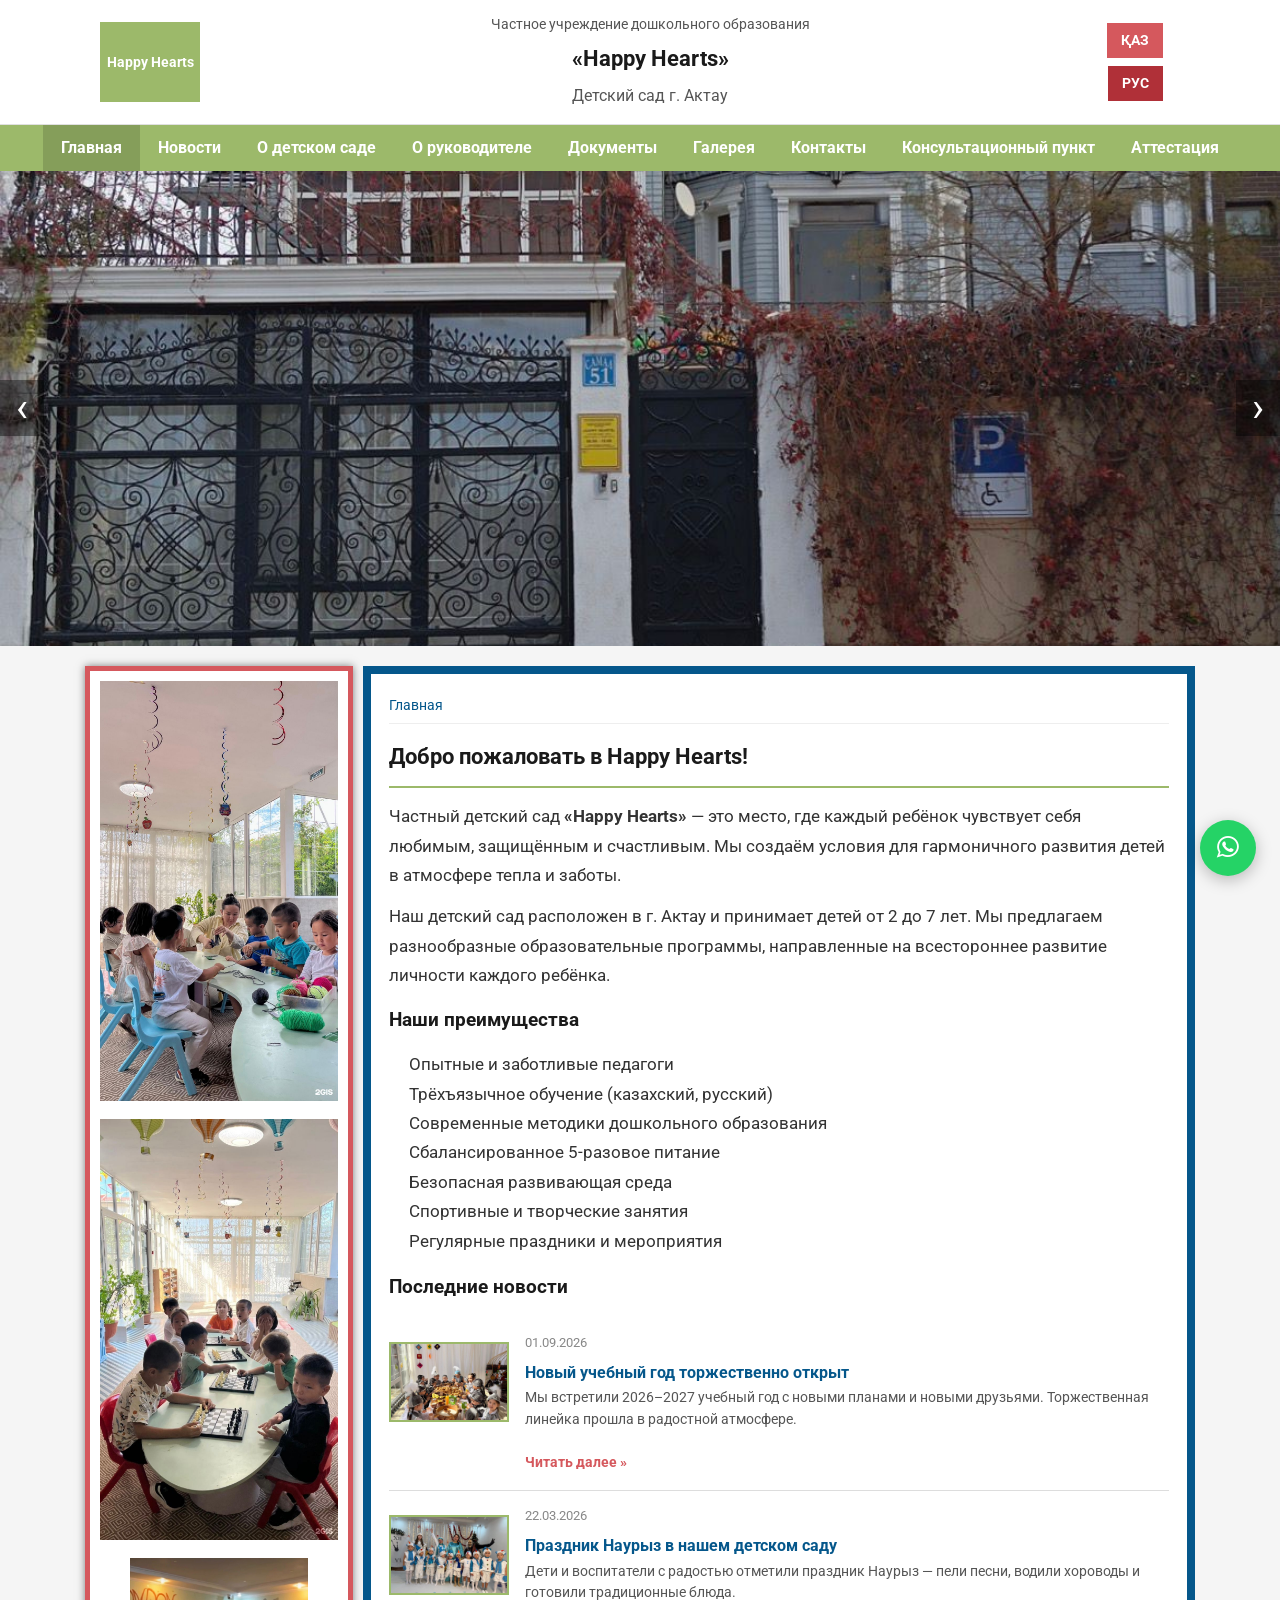
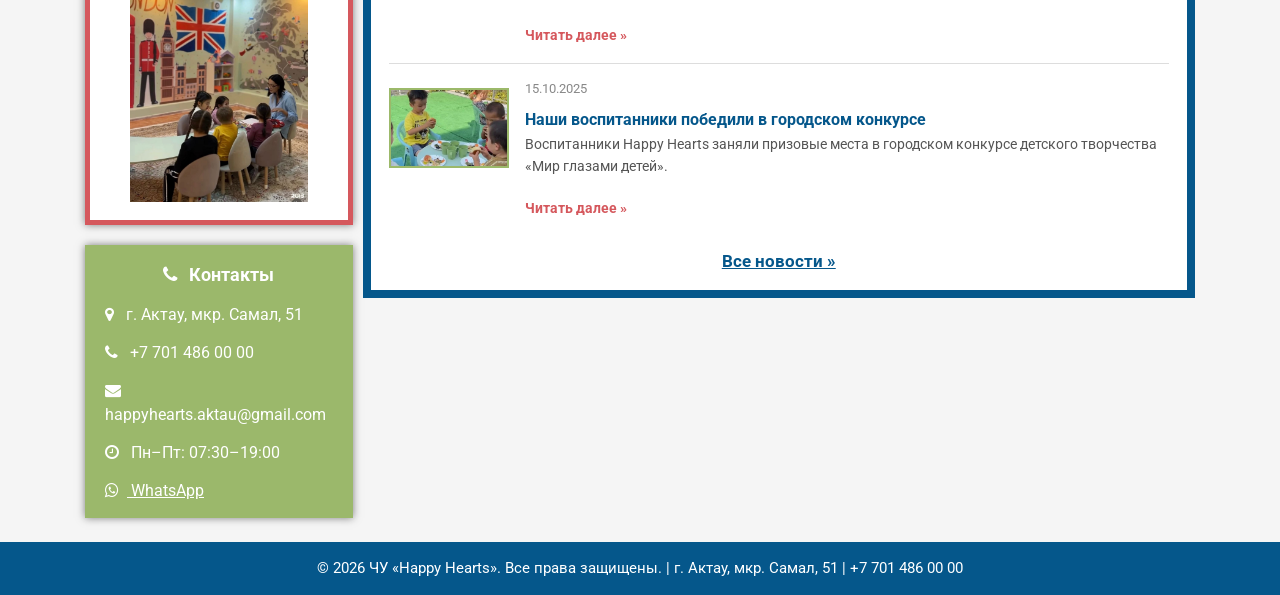
==== public/index.html @ f5ffb83f "Redesign site to match sad36sko reference style + admin panel - Rewrote all 9 HTML pages to match sa" ====
<!DOCTYPE html>
<html lang="ru">
<head>
  <meta charset="UTF-8">
  <meta name="viewport" content="width=device-width, initial-scale=1.0">
  <title>Happy Hearts — Детский сад в Актау</title>
  <meta name="description" content="Частный детский сад Happy Hearts в Актау. Развитие, образование, забота о детях.">
  <link rel="icon" type="image/svg+xml" href="data:image/svg+xml,%3Csvg xmlns='http://www.w3.org/2000/svg' viewBox='0 0 100 100'%3E%3Ctext y='80' font-size='80'%3E🌸%3C/text%3E%3C/svg%3E">
  <link rel="stylesheet" href="css/style.css">
  <link rel="stylesheet" href="https://cdnjs.cloudflare.com/ajax/libs/font-awesome/4.7.0/css/font-awesome.min.css">
</head>
<body>

<!-- HEADER -->
<header>
  <div class="container-md">
    <div class="row" style="align-items:center;margin:0">
      <div class="header-logo">
        <a href="index.html">
          <img src="images/logo.png" alt="Happy Hearts" onerror="this.style.display='none';this.nextElementSibling.style.display='flex'">
          <div style="display:none;width:100px;height:80px;background:#9cb96a;align-items:center;justify-content:center;color:white;font-weight:700;font-size:0.9rem;text-align:center;padding:5px">Happy Hearts</div>
        </a>
      </div>
      <div class="header-name">
        <div class="org-type">Частное учреждение дошкольного образования</div>
        <h2>«Happy Hearts»</h2>
        <div class="dept">Детский сад г. Актау</div>
      </div>
      <div class="header-lang">
        <ul class="lang-list">
          <li id="lang-kk"><a href="#" onclick="setLang('kk');return false;" data-i18n-lang="kk">ҚАЗ</a></li>
          <li id="lang-ru" class="lang-active"><a href="#" onclick="setLang('ru');return false;" data-i18n-lang="ru">РУС</a></li>
        </ul>
      </div>
    </div>
  </div>
</header>

<!-- MAIN NAV -->
<nav class="main-nav">
  <button class="burger-btn" onclick="toggleMobileMenu()">
    Меню <span class="burger-icon">&#9776;</span>
  </button>
  <ul id="main-menu">
    <li class="active"><a href="index.html" data-i18n="nav.home">Главная</a></li>
    <li><a href="news.html" data-i18n="nav.news">Новости</a></li>
    <li><a href="about.html" data-i18n="nav.about">О детском саде</a></li>
    <li><a href="director.html" data-i18n="nav.director">О руководителе</a></li>
    <li><a href="documents.html" data-i18n="nav.documents">Документы</a></li>
    <li><a href="gallery.html" data-i18n="nav.gallery">Галерея</a></li>
    <li><a href="contacts.html" data-i18n="nav.contacts">Контакты</a></li>
    <li><a href="consult.html" data-i18n="nav.consult">Консультационный пункт</a></li>
    <li><a href="attest.html" data-i18n="nav.attest">Аттестация</a></li>
  </ul>
</nav>

<!-- SLIDER -->
<div class="slider-wrap">
  <div class="slider-track" id="sliderTrack">
    <div class="slide"><img src="images/photo1.jpg" alt="Happy Hearts — детский сад Актау"></div>
    <div class="slide"><img src="images/photo2.jpg" alt="Занятия в Happy Hearts"></div>
    <div class="slide"><img src="images/photo3.jpg" alt="Творческие занятия"></div>
    <div class="slide"><img src="images/photo4.jpg" alt="Спортивные занятия"></div>
    <div class="slide"><img src="images/photo5.jpg" alt="Праздники и мероприятия"></div>
    <div class="slide"><img src="images/photo9.jpg" alt="Наурыз в Happy Hearts"></div>
    <div class="slide"><img src="images/photo14.jpg" alt="Утренник Happy Hearts"></div>
  </div>
  <button class="slider-btn slider-prev" onclick="slideMove(-1)">&#8249;</button>
  <button class="slider-btn slider-next" onclick="slideMove(1)">&#8250;</button>
</div>

<!-- CONTENT -->
<div class="container-md">
  <div class="content-wrap">

    <!-- LEFT SIDEBAR -->
    <div class="left-block">
      <!-- Banners -->
      <div class="banners">
        <div class="banner-item">
          <img src="images/photo6.jpg" alt="Программа обучения" style="width:100%">
        </div>
        <div class="banner-item">
          <img src="images/photo7.jpg" alt="Детский сад Актау" style="width:100%">
        </div>
        <div class="banner-item">
          <img src="images/photo8.jpg" alt="Наши воспитанники" style="width:75%">
        </div>
      </div>

      <!-- Contact block -->
      <div class="contact-block">
        <h3><i class="fa fa-phone"></i> Контакты</h3>
        <p><i class="fa fa-map-marker"></i> г. Актау, мкр. Самал, 51</p>
        <p><i class="fa fa-phone"></i> +7 701 486 00 00</p>
        <p><i class="fa fa-envelope"></i> happyhearts.aktau@gmail.com</p>
        <p><i class="fa fa-clock-o"></i> Пн–Пт: 07:30–19:00</p>
        <p><a href="https://wa.me/77014860000" target="_blank" style="color:white;text-decoration:underline"><i class="fa fa-whatsapp"></i> WhatsApp</a></p>
      </div>
    </div>

    <!-- MAIN INFO BLOCK -->
    <div class="info-block">
      <div class="breadcrumb">
        <a href="index.html" data-i18n="nav.home">Главная</a>
      </div>

      <h2 class="page-title">Добро пожаловать в Happy Hearts!</h2>

      <p>Частный детский сад <strong>«Happy Hearts»</strong> — это место, где каждый ребёнок чувствует себя любимым, защищённым и счастливым. Мы создаём условия для гармоничного развития детей в атмосфере тепла и заботы.</p>

      <p>Наш детский сад расположен в г. Актау и принимает детей от 2 до 7 лет. Мы предлагаем разнообразные образовательные программы, направленные на всестороннее развитие личности каждого ребёнка.</p>

      <h3>Наши преимущества</h3>
      <ul style="padding-left:20px;margin-bottom:14px">
        <li>Опытные и заботливые педагоги</li>
        <li>Трёхъязычное обучение (казахский, русский)</li>
        <li>Современные методики дошкольного образования</li>
        <li>Сбалансированное 5-разовое питание</li>
        <li>Безопасная развивающая среда</li>
        <li>Спортивные и творческие занятия</li>
        <li>Регулярные праздники и мероприятия</li>
      </ul>

      <h3>Последние новости</h3>
      <ul class="news-list">
        <li class="news-item">
          <div class="news-thumb">
            <img src="images/photo14.jpg" alt="Новый учебный год">
          </div>
          <div class="news-body">
            <div class="news-date">01.09.2026</div>
            <a href="news.html" class="news-title">Новый учебный год торжественно открыт</a>
            <p class="news-intro">Мы встретили 2026–2027 учебный год с новыми планами и новыми друзьями. Торжественная линейка прошла в радостной атмосфере.</p>
            <a href="news.html" class="read-more">Читать далее »</a>
          </div>
        </li>
        <li class="news-item">
          <div class="news-thumb">
            <img src="images/photo9.jpg" alt="Наурыз">
          </div>
          <div class="news-body">
            <div class="news-date">22.03.2026</div>
            <a href="news.html" class="news-title">Праздник Наурыз в нашем детском саду</a>
            <p class="news-intro">Дети и воспитатели с радостью отметили праздник Наурыз — пели песни, водили хороводы и готовили традиционные блюда.</p>
            <a href="news.html" class="read-more">Читать далее »</a>
          </div>
        </li>
        <li class="news-item">
          <div class="news-thumb">
            <img src="images/photo5.jpg" alt="Конкурс">
          </div>
          <div class="news-body">
            <div class="news-date">15.10.2025</div>
            <a href="news.html" class="news-title">Наши воспитанники победили в городском конкурсе</a>
            <p class="news-intro">Воспитанники Happy Hearts заняли призовые места в городском конкурсе детского творчества «Мир глазами детей».</p>
            <a href="news.html" class="read-more">Читать далее »</a>
          </div>
        </li>
      </ul>

      <div style="text-align:center;margin-top:10px">
        <a href="news.html" style="color:#05578b;font-weight:700;text-decoration:underline">Все новости »</a>
      </div>
    </div>

  </div>
</div>

<!-- FOOTER -->
<footer class="footer">
  <div class="container-md">
    <p>© 2026 ЧУ «Happy Hearts». Все права защищены. | г. Актау, мкр. Самал, 51 | +7 701 486 00 00</p>
  </div>
</footer>

<!-- WhatsApp float -->
<a class="wa-float" href="https://wa.me/77014860000" target="_blank" rel="noopener" aria-label="WhatsApp">
  <i class="fa fa-whatsapp"></i>
</a>

<!-- Lightbox -->
<div class="lightbox" id="lightbox" onclick="closeLightbox()">
  <img class="lightbox-img" id="lightboxImg" src="" alt="">
  <button class="lightbox-close" onclick="closeLightbox()">&#10005;</button>
</div>

<script src="js/script.js"></script>
</body>
</html>
---- public/css/style.css ----
/* ============================================================
   HAPPY HEARTS — Дизайн как sad36sko.ful.kz
   Цвета: nav #9cb96a, accent #d5585d, info-border #05578b, footer #05578b
   ============================================================ */

/* ── Google Fonts ── */
@import url('https://fonts.googleapis.com/css2?family=Roboto:wght@400;500;700&display=swap');
@import url('https://cdnjs.cloudflare.com/ajax/libs/font-awesome/4.7.0/css/font-awesome.min.css');

/* ── Reset ── */
*,*::before,*::after{box-sizing:border-box;margin:0;padding:0}
html{scroll-behavior:smooth}
body{
  font-family:-apple-system,BlinkMacSystemFont,"Segoe UI",Roboto,"Helvetica Neue",Arial,sans-serif;
  font-size:16px;
  line-height:1.6;
  color:#333;
  background-color:whitesmoke;
}
a{text-decoration:none;color:inherit}
img{max-width:100%;display:block}
ul{list-style:none}
button{border:none;background:none;cursor:pointer;font:inherit}

/* ── Container ── */
.container{max-width:1200px;margin:0 auto;padding:0 15px}
.container-md{max-width:1140px;margin:0 auto;padding:0 15px}
.container-fluid{width:100%}
.p-0{padding:0!important}
.mt-4{margin-top:1.5rem}
.row{display:flex;flex-wrap:wrap;margin:0 -15px}
.col{flex:1;padding:0 15px}
.col-12{flex:0 0 100%;max-width:100%;padding:0 15px}
.col-lg-3{flex:0 0 25%;max-width:25%;padding:0 15px}
.mr-0{margin-right:0}

/* ══════════════════════════════════════════
   HEADER
══════════════════════════════════════════ */
header{
  padding:15px;
  background-color:white;
  border-bottom:1px solid #e0e0e0;
}
header .row{
  align-items:center;
  justify-content:center;
  margin:0;
  gap:0;
}
.header-logo{
  flex:0 0 140px;
  max-width:140px;
  padding:0 15px;
}
.header-logo img{width:100%;height:auto}
.header-name{
  flex:1;
  padding:0 15px;
  text-align:center;
  color:#333;
}
.header-name .org-type{
  font-size:0.9rem;
  color:#555;
  margin-bottom:6px;
  line-height:1.4;
}
.header-name h2{
  font-size:1.4rem;
  font-weight:700;
  color:#1a1a1a;
  margin-bottom:6px;
}
.header-name .dept{
  font-size:1.0rem;
  color:#555;
}
.header-lang{
  flex:0 0 120px;
  max-width:120px;
  padding:0 15px;
  text-align:center;
}
.lang-list{
  list-style:none;
}
.lang-list li{
  margin:8px 0;
}
.lang-list a{
  display:inline-block;
  padding:6px 14px;
  background-color:#d5585d;
  color:white;
  font-weight:700;
  font-size:0.9rem;
  transition:background 0.2s;
}
.lang-list a:hover{background-color:#c04449}
.lang-list li.lang-active a{background-color:#b03038}

/* ══════════════════════════════════════════
   MAIN NAVIGATION
══════════════════════════════════════════ */
.main-nav{
  background-color:#9cb96a;
  width:100%;
}
.main-nav ul{
  display:flex;
  flex-direction:row;
  justify-content:center;
  flex-wrap:wrap;
  list-style:none;
  margin:0;
  padding:0;
}
.main-nav ul li a{
  display:block;
  font-weight:700;
  color:white;
  padding:10px 18px;
  font-size:1.0rem;
  transition:background 0.2s;
  white-space:nowrap;
}
.main-nav ul li a:hover,
.main-nav ul li.active a{
  background-color:rgba(0,0,0,0.15);
}

/* Mobile burger */
.burger-btn{
  display:none;
  background:#9cb96a;
  color:white;
  width:100%;
  padding:12px 20px;
  font-size:1.1rem;
  font-weight:700;
  text-align:left;
  cursor:pointer;
}
.burger-icon{float:right;font-size:1.4rem}

/* ══════════════════════════════════════════
   SLIDER
══════════════════════════════════════════ */
.slider-wrap{
  position:relative;
  overflow:hidden;
  margin-bottom:20px;
  background:#000;
}
.slider-track{
  display:flex;
  transition:transform 0.5s ease;
}
.slide{
  flex:0 0 100%;
  max-height:475px;
  overflow:hidden;
}
.slide img{
  width:100%;
  height:475px;
  object-fit:cover;
}
.slider-btn{
  position:absolute;
  top:50%;
  transform:translateY(-50%);
  background:rgba(0,0,0,0.4);
  color:white;
  font-size:2.5rem;
  padding:8px 16px;
  cursor:pointer;
  z-index:10;
  transition:background 0.2s;
  line-height:1;
}
.slider-btn:hover{background:rgba(0,0,0,0.65)}
.slider-prev{left:0}
.slider-next{right:0}

/* ══════════════════════════════════════════
   LAYOUT: LEFT SIDEBAR + CONTENT
══════════════════════════════════════════ */
.content-wrap{
  display:flex;
  gap:0;
  align-items:flex-start;
  padding:0;
  margin-top:20px;
}

/* LEFT SIDEBAR */
.left-block{
  flex:0 0 25%;
  max-width:25%;
  padding:0 10px 0 0;
}

/* Banners */
.banners{
  background-color:white;
  border:5px solid #d5585d;
  box-shadow:0 0 8px #7d7d7d;
  padding:10px;
  margin-bottom:0;
}
.banner-item{
  margin-bottom:10px;
  text-align:center;
}
.banner-item:last-child{margin-bottom:0}
.banner-item img{
  width:100%;
  height:auto;
  display:inline-block;
}
.banner-item img[style*="75%"]{width:75%!important}

/* Contact block */
.contact-block{
  background-color:#9bb86b;
  color:white;
  box-shadow:0 0 8px #7d7d7d;
  padding:15px 20px;
  margin-top:20px;
}
.contact-block h3{
  text-align:center;
  margin-bottom:14px;
  font-size:1.15rem;
}
.contact-block p{
  font-size:1.0rem;
  margin-bottom:14px;
  line-height:1.5;
}
.contact-block p:last-child{margin-bottom:0}
.contact-block .fa{
  margin-right:8px;
}

/* MAIN CONTENT */
.info-block{
  flex:1;
  padding:14px 18px;
  min-height:480px;
  font-size:1.05rem;
  background-color:white;
  border:8px solid #05578b;
  line-height:1.75;
}
.info-block h3{
  font-size:1.2rem;
  font-weight:700;
  margin-bottom:14px;
  color:#1a1a1a;
}
.info-block h2{
  font-size:1.35rem;
  font-weight:700;
  margin-bottom:14px;
  color:#1a1a1a;
}
.info-block p{
  margin-bottom:12px;
}
.info-block img{
  max-width:100%;
  height:auto;
  margin:10px 0;
}

/* PAGE TITLE */
.page-title{
  font-size:1.35rem;
  font-weight:700;
  color:#1a1a1a;
  margin-bottom:18px;
  padding-bottom:10px;
  border-bottom:2px solid #9cb96a;
}

/* ══════════════════════════════════════════
   NEWS LIST
══════════════════════════════════════════ */
.news-list{list-style:none;padding:0;margin:0}
.news-item{
  border-bottom:1px solid #ddd;
  padding:14px 0;
  display:flex;
  gap:16px;
  align-items:flex-start;
}
.news-item:last-child{border-bottom:none}
.news-thumb{
  flex:0 0 120px;
  max-width:120px;
}
.news-thumb img{
  width:100%;
  height:80px;
  object-fit:cover;
  border:2px solid #9cb96a;
}
.news-body{flex:1}
.news-date{
  font-size:0.8rem;
  color:#888;
  margin-bottom:4px;
}
.news-title{
  font-weight:700;
  font-size:1.0rem;
  color:#05578b;
  margin-bottom:6px;
}
.news-title:hover{text-decoration:underline}
.news-intro{
  font-size:0.9rem;
  color:#555;
  line-height:1.5;
}
.read-more{
  display:inline-block;
  margin-top:8px;
  color:#d5585d;
  font-weight:700;
  font-size:0.85rem;
}
.read-more:hover{text-decoration:underline}

/* News full article */
.article-header{
  margin-bottom:16px;
}
.article-header h2{
  font-size:1.4rem;
  font-weight:700;
  color:#1a1a1a;
  margin-bottom:8px;
}
.article-meta{
  font-size:0.85rem;
  color:#888;
  margin-bottom:16px;
  border-bottom:1px solid #eee;
  padding-bottom:10px;
}
.article-body{font-size:1.05rem;line-height:1.8}
.article-body p{margin-bottom:14px}
.article-body img{max-width:100%;border:2px solid #9cb96a;margin:10px 0}

/* ══════════════════════════════════════════
   GALLERY
══════════════════════════════════════════ */
.gallery-grid{
  display:grid;
  grid-template-columns:repeat(3,1fr);
  gap:8px;
  padding:0;
}
.gallery-cell{
  overflow:hidden;
  border:2px solid #9cb96a;
  cursor:pointer;
}
.gallery-cell img{
  width:100%;
  height:160px;
  object-fit:cover;
  transition:transform 0.3s;
  display:block;
}
.gallery-cell:hover img{transform:scale(1.05)}
.gallery-caption{
  font-size:0.8rem;
  padding:4px 6px;
  background:#f5f5f5;
  color:#555;
  text-align:center;
}

/* ══════════════════════════════════════════
   DOCUMENTS
══════════════════════════════════════════ */
.doc-section{margin-bottom:28px}
.doc-section-title{
  font-size:1.1rem;
  font-weight:700;
  color:white;
  background:#05578b;
  padding:8px 14px;
  margin-bottom:0;
}
.doc-list-items{
  border:1px solid #ddd;
  border-top:none;
}
.doc-row{
  display:flex;
  align-items:center;
  gap:12px;
  padding:10px 14px;
  border-bottom:1px solid #eee;
  transition:background 0.15s;
}
.doc-row:last-child{border-bottom:none}
.doc-row:hover{background:#f9f9f9}
.doc-icon-pdf{
  color:#d5585d;
  font-size:1.3rem;
  flex-shrink:0;
}
.doc-name{
  flex:1;
  font-size:0.95rem;
  color:#333;
}
.doc-download{
  color:#05578b;
  font-size:0.85rem;
  font-weight:700;
  white-space:nowrap;
}
.doc-download:hover{color:#d5585d;text-decoration:underline}

/* ══════════════════════════════════════════
   CONTACTS PAGE
══════════════════════════════════════════ */
.contacts-table{width:100%;border-collapse:collapse;margin-bottom:20px}
.contacts-table td{
  padding:10px 14px;
  border:1px solid #ddd;
  font-size:1.0rem;
  vertical-align:top;
}
.contacts-table td:first-child{
  font-weight:700;
  background:#f0f0f0;
  width:35%;
  color:#333;
}
.map-wrap{
  margin-top:20px;
  border:2px solid #9cb96a;
}
.map-wrap iframe{
  display:block;
  width:100%;
  height:380px;
  border:none;
}

/* Contact form */
.contact-form{margin-top:24px}
.form-group{margin-bottom:14px}
.form-group label{
  display:block;
  font-weight:700;
  margin-bottom:5px;
  font-size:0.9rem;
  color:#333;
}
.form-control{
  width:100%;
  padding:8px 12px;
  border:1px solid #ccc;
  font-size:0.95rem;
  font-family:inherit;
  background:white;
  transition:border 0.2s;
}
.form-control:focus{
  outline:none;
  border-color:#9cb96a;
}
textarea.form-control{resize:vertical;min-height:120px}
.btn-submit{
  background:#9cb96a;
  color:white;
  font-weight:700;
  padding:10px 28px;
  font-size:1.0rem;
  cursor:pointer;
  border:none;
  transition:background 0.2s;
}
.btn-submit:hover{background:#85a256}

/* ══════════════════════════════════════════
   DIRECTOR PAGE
══════════════════════════════════════════ */
.director-card{
  display:flex;
  gap:28px;
  align-items:flex-start;
  flex-wrap:wrap;
}
.director-photo{
  flex:0 0 200px;
  text-align:center;
}
.director-photo img{
  width:180px;
  height:220px;
  object-fit:cover;
  border:4px solid #9cb96a;
}
.director-photo-placeholder{
  width:180px;
  height:220px;
  background:#e8f4e8;
  border:4px solid #9cb96a;
  display:flex;
  align-items:center;
  justify-content:center;
  flex-direction:column;
  color:#9cb96a;
  font-size:0.85rem;
  text-align:center;
  margin:0 auto;
}
.director-photo-placeholder .fa{font-size:3rem;margin-bottom:8px}
.director-info{flex:1;min-width:220px}
.director-info h2{
  font-size:1.3rem;
  color:#1a1a1a;
  margin-bottom:6px;
}
.director-info .position{
  color:#9cb96a;
  font-weight:700;
  margin-bottom:14px;
  font-size:1.0rem;
}
.director-table{width:100%;border-collapse:collapse}
.director-table td{
  padding:8px 12px;
  border:1px solid #ddd;
  font-size:0.95rem;
}
.director-table td:first-child{
  font-weight:700;
  background:#f5f5f5;
  width:40%;
}
.bio-text{margin-top:16px;font-size:1.0rem;line-height:1.7}

/* ══════════════════════════════════════════
   CONSULTATION
══════════════════════════════════════════ */
.specialist-card{
  border:1px solid #ddd;
  padding:16px;
  margin-bottom:14px;
  display:flex;
  gap:16px;
  align-items:flex-start;
  background:white;
}
.specialist-icon{
  flex:0 0 50px;
  height:50px;
  background:#9cb96a;
  color:white;
  display:flex;
  align-items:center;
  justify-content:center;
  font-size:1.5rem;
}
.specialist-body{flex:1}
.specialist-name{font-weight:700;font-size:1.05rem;color:#1a1a1a;margin-bottom:4px}
.specialist-desc{font-size:0.9rem;color:#555;margin-bottom:6px}
.specialist-hours{font-size:0.85rem;color:#9cb96a;font-weight:700}

/* ══════════════════════════════════════════
   ATTESTATION TABLE
══════════════════════════════════════════ */
.attest-table{
  width:100%;
  border-collapse:collapse;
  font-size:0.95rem;
  margin-bottom:20px;
}
.attest-table th{
  background:#05578b;
  color:white;
  padding:10px 14px;
  text-align:left;
  font-weight:700;
}
.attest-table td{
  padding:9px 14px;
  border:1px solid #ddd;
  vertical-align:top;
}
.attest-table tr:nth-child(even) td{background:#f5f9ff}
.attest-table tr:hover td{background:#e8f4e8}

/* ══════════════════════════════════════════
   PAGINATION
══════════════════════════════════════════ */
.pagination{
  margin-top:28px;
  display:flex;
  gap:4px;
  flex-wrap:wrap;
}
.pagination a,.pagination span{
  display:inline-block;
  padding:5px 10px;
  border:1px solid #ccc;
  color:#05578b;
  font-size:0.9rem;
  transition:background 0.15s;
}
.pagination a:hover{background:#9cb96a;color:white;border-color:#9cb96a}
.pagination .active{background:#05578b;color:white;border-color:#05578b}

/* ══════════════════════════════════════════
   BREADCRUMB
══════════════════════════════════════════ */
.breadcrumb{
  font-size:0.85rem;
  color:#888;
  margin-bottom:14px;
  padding:6px 0;
  border-bottom:1px solid #eee;
}
.breadcrumb a{color:#05578b}
.breadcrumb a:hover{text-decoration:underline}
.breadcrumb span{color:#888;margin:0 4px}

/* ══════════════════════════════════════════
   LIGHTBOX
══════════════════════════════════════════ */
.lightbox{
  display:none;
  position:fixed;
  inset:0;
  background:rgba(0,0,0,0.85);
  z-index:9999;
  align-items:center;
  justify-content:center;
}
.lightbox.open{display:flex}
.lightbox img{
  max-width:90vw;
  max-height:88vh;
  object-fit:contain;
  display:block;
}
.lb-close{
  position:absolute;
  top:16px;right:20px;
  color:white;font-size:2.5rem;
  cursor:pointer;line-height:1;
  background:none;border:none;
}
.lb-prev,.lb-next{
  position:absolute;
  top:50%;transform:translateY(-50%);
  color:white;font-size:2.5rem;
  cursor:pointer;
  background:rgba(0,0,0,0.4);
  padding:8px 14px;line-height:1;
  border:none;
}
.lb-prev{left:0}.lb-next{right:0}

/* ══════════════════════════════════════════
   FOOTER
══════════════════════════════════════════ */
footer{
  background-color:#05578b;
  color:white;
  padding:14px;
  margin-top:24px;
  text-align:center;
  font-size:0.95rem;
}
footer a{color:white;text-decoration:underline}
footer a:hover{color:#9cb96a}

/* ══════════════════════════════════════════
   WHATSAPP FLOAT
══════════════════════════════════════════ */
.wa-float{
  position:fixed;
  bottom:24px;right:24px;
  background:#25D366;
  color:white;
  width:56px;height:56px;
  border-radius:50%;
  display:flex;align-items:center;justify-content:center;
  font-size:1.6rem;
  box-shadow:0 4px 16px rgba(0,0,0,0.25);
  z-index:999;
  transition:transform 0.2s,background 0.2s;
}
.wa-float:hover{transform:scale(1.1);background:#1ebe5d}

/* ══════════════════════════════════════════
   LOADER
══════════════════════════════════════════ */
.loader{
  position:fixed;inset:0;
  background:white;
  display:flex;align-items:center;justify-content:center;
  flex-direction:column;gap:16px;
  z-index:99999;
  transition:opacity 0.4s;
}
.loader.hidden{opacity:0;pointer-events:none}
.loader-logo{font-size:1.3rem;font-weight:700;color:#9cb96a}
.loader-spinner{
  width:40px;height:40px;
  border:4px solid #eee;
  border-top-color:#9cb96a;
  border-radius:50%;
  animation:spin 0.8s linear infinite;
}
@keyframes spin{to{transform:rotate(360deg)}}

/* ══════════════════════════════════════════
   ADMIN PANEL
══════════════════════════════════════════ */
.admin-login{
  min-height:100vh;
  display:flex;align-items:center;justify-content:center;
  background:#f0f0f0;
}
.admin-login-box{
  background:white;
  border:5px solid #05578b;
  padding:36px 40px;
  width:360px;
  max-width:95%;
  text-align:center;
}
.admin-login-box h1{
  font-size:1.3rem;font-weight:700;
  color:#05578b;margin-bottom:6px;
}
.admin-login-box .subtitle{
  font-size:0.85rem;color:#888;margin-bottom:24px;
}
.admin-login-box input{
  width:100%;padding:10px 12px;
  border:1px solid #ccc;font-size:1.0rem;
  font-family:inherit;margin-bottom:14px;
}
.admin-login-box input:focus{outline:none;border-color:#9cb96a}
.admin-login-box button{
  width:100%;padding:10px;
  background:#9cb96a;color:white;
  font-weight:700;font-size:1.0rem;
  border:none;cursor:pointer;
}
.admin-login-box button:hover{background:#85a256}
.admin-login-box .error{
  color:#d5585d;font-size:0.85rem;margin-top:8px;
}

/* Admin layout */
.admin-wrap{display:flex;min-height:100vh}
.admin-sidebar{
  flex:0 0 220px;
  background:#05578b;
  color:white;
  display:flex;flex-direction:column;
}
.admin-sidebar-logo{
  padding:20px 18px;
  background:rgba(0,0,0,0.2);
  font-weight:700;font-size:1.0rem;
  border-bottom:1px solid rgba(255,255,255,0.1);
}
.admin-sidebar-logo span{
  display:block;font-size:0.75rem;
  font-weight:400;opacity:0.75;margin-top:2px;
}
.admin-nav{flex:1;padding:8px 0}
.admin-nav a{
  display:flex;align-items:center;gap:10px;
  padding:11px 18px;
  color:rgba(255,255,255,0.85);
  font-size:0.9rem;font-weight:500;
  transition:background 0.15s;
}
.admin-nav a:hover,.admin-nav a.active{
  background:rgba(255,255,255,0.12);
  color:white;
}
.admin-nav a .fa{width:18px;text-align:center}
.admin-logout{
  padding:14px 18px;
  border-top:1px solid rgba(255,255,255,0.1);
}
.admin-logout a{
  color:rgba(255,255,255,0.75);
  font-size:0.85rem;
  display:flex;align-items:center;gap:8px;
}
.admin-logout a:hover{color:white}

.admin-main{flex:1;background:#f5f5f5;display:flex;flex-direction:column}
.admin-topbar{
  background:white;
  border-bottom:1px solid #ddd;
  padding:12px 24px;
  display:flex;align-items:center;justify-content:space-between;
}
.admin-topbar h1{font-size:1.1rem;font-weight:700;color:#1a1a1a}
.admin-content{padding:24px;flex:1}

/* Admin cards */
.admin-stats{
  display:grid;
  grid-template-columns:repeat(4,1fr);
  gap:16px;
  margin-bottom:24px;
}
.admin-stat-card{
  background:white;
  border:1px solid #ddd;
  padding:18px 20px;
  border-top:4px solid #9cb96a;
}
.admin-stat-card.blue{border-top-color:#05578b}
.admin-stat-card.red{border-top-color:#d5585d}
.admin-stat-num{font-size:2rem;font-weight:700;color:#1a1a1a;line-height:1}
.admin-stat-label{font-size:0.8rem;color:#888;margin-top:4px}

/* Admin tables */
.admin-card{
  background:white;
  border:1px solid #ddd;
  margin-bottom:20px;
}
.admin-card-header{
  background:#05578b;
  color:white;
  padding:10px 16px;
  font-weight:700;
  font-size:0.95rem;
  display:flex;align-items:center;justify-content:space-between;
}
.admin-card-body{padding:16px}
.admin-table{width:100%;border-collapse:collapse;font-size:0.9rem}
.admin-table th{
  background:#f0f0f0;
  padding:9px 12px;
  text-align:left;
  font-weight:700;
  border-bottom:2px solid #ddd;
  color:#333;
}
.admin-table td{
  padding:9px 12px;
  border-bottom:1px solid #eee;
  vertical-align:middle;
}
.admin-table tr:last-child td{border-bottom:none}
.admin-table tr:hover td{background:#fafafa}

/* Admin form */
.admin-form-group{margin-bottom:16px}
.admin-form-group label{
  display:block;font-weight:700;
  margin-bottom:5px;font-size:0.875rem;color:#333;
}
.admin-input{
  width:100%;padding:9px 12px;
  border:1px solid #ccc;font-size:0.95rem;
  font-family:inherit;background:white;
}
.admin-input:focus{outline:none;border-color:#9cb96a}
textarea.admin-input{resize:vertical;min-height:100px}
.admin-btn{
  padding:8px 20px;
  font-weight:700;font-size:0.9rem;
  cursor:pointer;border:none;
  transition:background 0.15s;
}
.admin-btn-green{background:#9cb96a;color:white}
.admin-btn-green:hover{background:#85a256}
.admin-btn-blue{background:#05578b;color:white}
.admin-btn-blue:hover{background:#044070}
.admin-btn-red{background:#d5585d;color:white}
.admin-btn-red:hover{background:#c04449}
.admin-btn-sm{padding:5px 12px;font-size:0.82rem}

/* Badge */
.badge{
  display:inline-block;
  padding:2px 8px;font-size:0.75rem;font-weight:700;
}
.badge-green{background:#9cb96a;color:white}
.badge-blue{background:#05578b;color:white}
.badge-red{background:#d5585d;color:white}
.badge-gray{background:#aaa;color:white}

/* Alert */
.admin-alert{
  padding:10px 14px;
  border:1px solid transparent;
  margin-bottom:14px;
  font-size:0.9rem;
}
.admin-alert-success{background:#e8f4e8;border-color:#9cb96a;color:#2d5a0e}
.admin-alert-error{background:#fdeaea;border-color:#d5585d;color:#8b1a1a}

/* Tabs */
.admin-tabs{display:flex;border-bottom:2px solid #ddd;margin-bottom:16px}
.admin-tab{
  padding:8px 18px;font-weight:700;font-size:0.9rem;
  color:#666;cursor:pointer;border-bottom:2px solid transparent;
  margin-bottom:-2px;transition:all 0.15s;
}
.admin-tab.active{color:#05578b;border-bottom-color:#05578b}
.admin-tab:hover{color:#05578b}
.admin-tab-content{display:none}
.admin-tab-content.active{display:block}

/* ══════════════════════════════════════════
   RESPONSIVE
══════════════════════════════════════════ */
@media(max-width:991px){
  .content-wrap{flex-direction:column}
  .left-block{
    flex:0 0 100%;max-width:100%;
    padding:0;
    order:2;
    display:flex;gap:16px;flex-wrap:wrap;
    margin-top:16px;
  }
  .banners{flex:1;min-width:200px}
  .contact-block{flex:1;min-width:200px;margin-top:0}
  .info-block{flex:0 0 100%;max-width:100%;min-height:auto}

  .admin-stats{grid-template-columns:repeat(2,1fr)}

  .gallery-grid{grid-template-columns:repeat(2,1fr)}

  .header-logo{flex:0 0 90px;max-width:90px}
  .header-name h2{font-size:1.1rem}
  .header-name .dept{font-size:0.85rem}
}

@media(max-width:767px){
  .main-nav ul{display:none;flex-direction:column}
  .main-nav ul.open{display:flex}
  .burger-btn{display:block}
  .main-nav ul li a{padding:10px 20px;border-bottom:1px solid rgba(255,255,255,0.15)}

  .slide img{height:220px}
  .slider-btn{font-size:1.5rem;padding:6px 10px}

  .gallery-grid{grid-template-columns:repeat(2,1fr)}
  .gallery-cell img{height:110px}

  .admin-sidebar{
    position:fixed;left:-220px;top:0;bottom:0;z-index:1000;
    transition:left 0.3s;
  }
  .admin-sidebar.open{left:0}
  .admin-main{margin-left:0!important}
  .admin-stats{grid-template-columns:1fr 1fr}
  .admin-content{padding:14px}

  .header-name .org-type,.header-name .dept{display:none}
  .header-lang{flex:0 0 80px;max-width:80px}
}

@media(max-width:575px){
  .gallery-grid{grid-template-columns:1fr 1fr}
  .gallery-cell img{height:100px}
  .news-thumb{display:none}
  .admin-stats{grid-template-columns:1fr 1fr}
  .director-card{flex-direction:column}
  .director-photo img,.director-photo-placeholder{margin:0 auto}
}
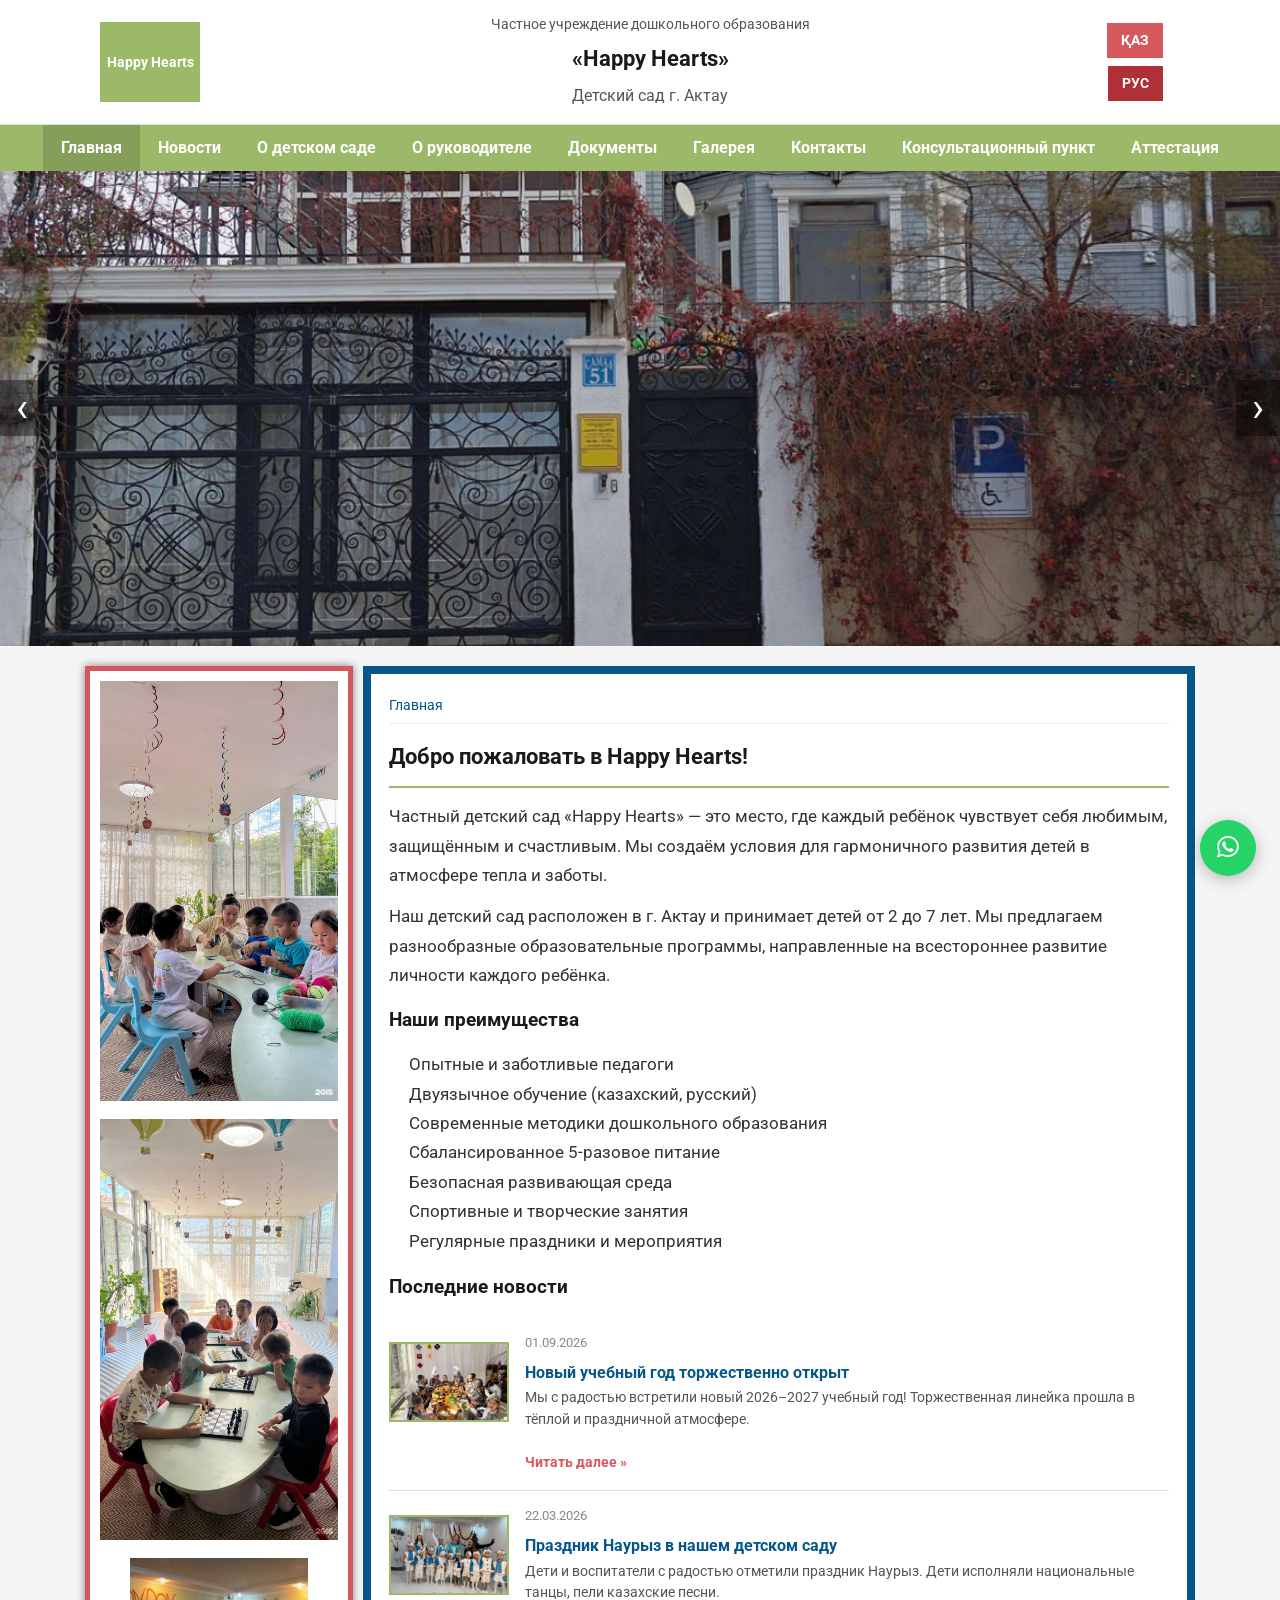
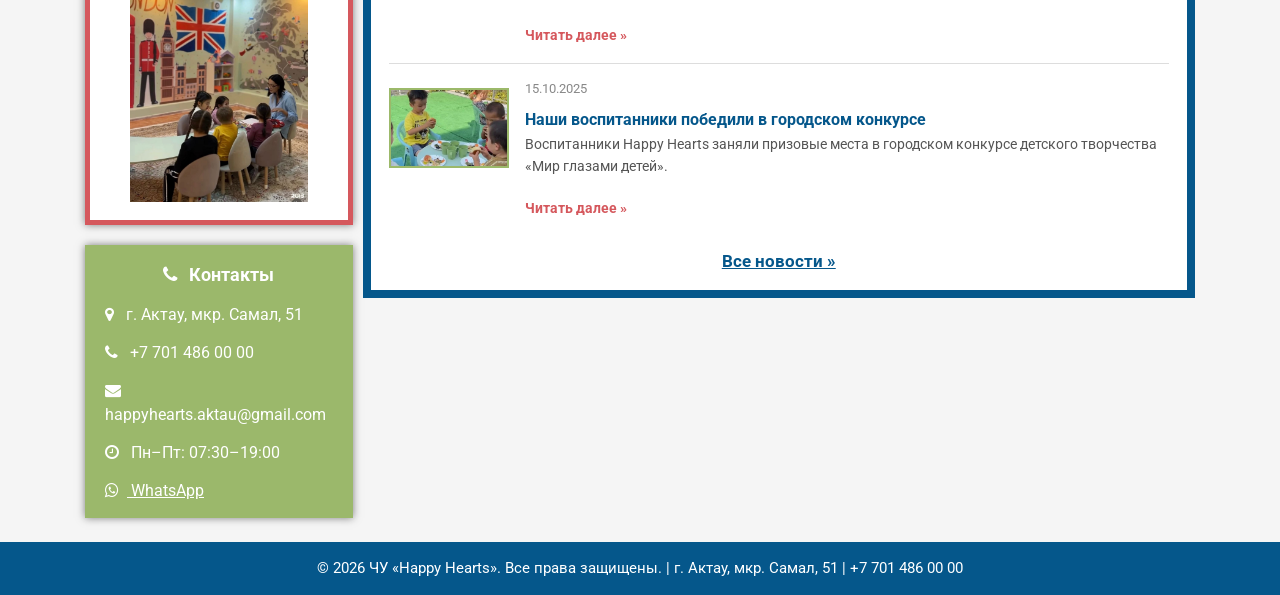
==== commit 6c54f43c: "Add full bilingual (KZ/RU) translation to all 9 pages Added data-i18n attributes to all translatable" ====
--- a/public/index.html
+++ b/public/index.html
@@ -11,7 +11,6 @@
 </head>
 <body>
 
-<!-- HEADER -->
 <header>
   <div class="container-md">
     <div class="row" style="align-items:center;margin:0">
@@ -22,25 +21,22 @@
         </a>
       </div>
       <div class="header-name">
-        <div class="org-type">Частное учреждение дошкольного образования</div>
+        <div class="org-type" data-i18n="hdr.orgtype">Частное учреждение дошкольного образования</div>
         <h2>«Happy Hearts»</h2>
-        <div class="dept">Детский сад г. Актау</div>
+        <div class="dept" data-i18n="hdr.dept">Детский сад г. Актау</div>
       </div>
       <div class="header-lang">
         <ul class="lang-list">
-          <li id="lang-kk"><a href="#" onclick="setLang('kk');return false;" data-i18n-lang="kk">ҚАЗ</a></li>
-          <li id="lang-ru" class="lang-active"><a href="#" onclick="setLang('ru');return false;" data-i18n-lang="ru">РУС</a></li>
+          <li id="lang-kk"><a href="#" onclick="setLang('kk');return false;">ҚАЗ</a></li>
+          <li id="lang-ru" class="lang-active"><a href="#" onclick="setLang('ru');return false;">РУС</a></li>
         </ul>
       </div>
     </div>
   </div>
 </header>
 
-<!-- MAIN NAV -->
 <nav class="main-nav">
-  <button class="burger-btn" onclick="toggleMobileMenu()">
-    Меню <span class="burger-icon">&#9776;</span>
-  </button>
+  <button class="burger-btn" onclick="toggleMobileMenu()">Меню <span class="burger-icon">&#9776;</span></button>
   <ul id="main-menu">
     <li class="active"><a href="index.html" data-i18n="nav.home">Главная</a></li>
     <li><a href="news.html" data-i18n="nav.news">Новости</a></li>
@@ -54,132 +50,102 @@
   </ul>
 </nav>
 
-<!-- SLIDER -->
 <div class="slider-wrap">
   <div class="slider-track" id="sliderTrack">
-    <div class="slide"><img src="images/photo1.jpg" alt="Happy Hearts — детский сад Актау"></div>
-    <div class="slide"><img src="images/photo2.jpg" alt="Занятия в Happy Hearts"></div>
-    <div class="slide"><img src="images/photo3.jpg" alt="Творческие занятия"></div>
-    <div class="slide"><img src="images/photo4.jpg" alt="Спортивные занятия"></div>
-    <div class="slide"><img src="images/photo5.jpg" alt="Праздники и мероприятия"></div>
-    <div class="slide"><img src="images/photo9.jpg" alt="Наурыз в Happy Hearts"></div>
-    <div class="slide"><img src="images/photo14.jpg" alt="Утренник Happy Hearts"></div>
+    <div class="slide"><img src="images/photo1.jpg" alt="Happy Hearts"></div>
+    <div class="slide"><img src="images/photo2.jpg" alt="Happy Hearts"></div>
+    <div class="slide"><img src="images/photo3.jpg" alt="Happy Hearts"></div>
+    <div class="slide"><img src="images/photo4.jpg" alt="Happy Hearts"></div>
+    <div class="slide"><img src="images/photo5.jpg" alt="Happy Hearts"></div>
+    <div class="slide"><img src="images/photo9.jpg" alt="Happy Hearts"></div>
+    <div class="slide"><img src="images/photo14.jpg" alt="Happy Hearts"></div>
   </div>
   <button class="slider-btn slider-prev" onclick="slideMove(-1)">&#8249;</button>
   <button class="slider-btn slider-next" onclick="slideMove(1)">&#8250;</button>
 </div>
 
-<!-- CONTENT -->
 <div class="container-md">
   <div class="content-wrap">
-
-    <!-- LEFT SIDEBAR -->
     <div class="left-block">
-      <!-- Banners -->
       <div class="banners">
-        <div class="banner-item">
-          <img src="images/photo6.jpg" alt="Программа обучения" style="width:100%">
-        </div>
-        <div class="banner-item">
-          <img src="images/photo7.jpg" alt="Детский сад Актау" style="width:100%">
-        </div>
-        <div class="banner-item">
-          <img src="images/photo8.jpg" alt="Наши воспитанники" style="width:75%">
-        </div>
+        <div class="banner-item"><img src="images/photo6.jpg" alt="Happy Hearts" style="width:100%"></div>
+        <div class="banner-item"><img src="images/photo7.jpg" alt="Happy Hearts" style="width:100%"></div>
+        <div class="banner-item"><img src="images/photo8.jpg" alt="Happy Hearts" style="width:75%"></div>
       </div>
-
-      <!-- Contact block -->
       <div class="contact-block">
-        <h3><i class="fa fa-phone"></i> Контакты</h3>
-        <p><i class="fa fa-map-marker"></i> г. Актау, мкр. Самал, 51</p>
+        <h3><i class="fa fa-phone"></i> <span data-i18n="side.contacts">Контакты</span></h3>
+        <p><i class="fa fa-map-marker"></i> <span data-i18n="side.addr">г. Актау, мкр. Самал, 51</span></p>
         <p><i class="fa fa-phone"></i> +7 701 486 00 00</p>
         <p><i class="fa fa-envelope"></i> happyhearts.aktau@gmail.com</p>
-        <p><i class="fa fa-clock-o"></i> Пн–Пт: 07:30–19:00</p>
+        <p><i class="fa fa-clock-o"></i> <span data-i18n="side.hours">Пн–Пт: 07:30–19:00</span></p>
         <p><a href="https://wa.me/77014860000" target="_blank" style="color:white;text-decoration:underline"><i class="fa fa-whatsapp"></i> WhatsApp</a></p>
       </div>
     </div>
 
-    <!-- MAIN INFO BLOCK -->
     <div class="info-block">
       <div class="breadcrumb">
         <a href="index.html" data-i18n="nav.home">Главная</a>
       </div>
-
-      <h2 class="page-title">Добро пожаловать в Happy Hearts!</h2>
-
-      <p>Частный детский сад <strong>«Happy Hearts»</strong> — это место, где каждый ребёнок чувствует себя любимым, защищённым и счастливым. Мы создаём условия для гармоничного развития детей в атмосфере тепла и заботы.</p>
-
-      <p>Наш детский сад расположен в г. Актау и принимает детей от 2 до 7 лет. Мы предлагаем разнообразные образовательные программы, направленные на всестороннее развитие личности каждого ребёнка.</p>
-
-      <h3>Наши преимущества</h3>
+      <h2 class="page-title" data-i18n="index.title">Добро пожаловать в Happy Hearts!</h2>
+      <p data-i18n="index.p1">Частный детский сад «Happy Hearts» — это место, где каждый ребёнок чувствует себя любимым, защищённым и счастливым. Мы создаём условия для гармоничного развития детей в атмосфере тепла и заботы.</p>
+      <p data-i18n="index.p2">Наш детский сад расположен в г. Актау и принимает детей от 2 до 7 лет. Мы предлагаем разнообразные образовательные программы, направленные на всестороннее развитие личности каждого ребёнка.</p>
+      <h3 data-i18n="index.adv">Наши преимущества</h3>
       <ul style="padding-left:20px;margin-bottom:14px">
-        <li>Опытные и заботливые педагоги</li>
-        <li>Трёхъязычное обучение (казахский, русский)</li>
-        <li>Современные методики дошкольного образования</li>
-        <li>Сбалансированное 5-разовое питание</li>
-        <li>Безопасная развивающая среда</li>
-        <li>Спортивные и творческие занятия</li>
-        <li>Регулярные праздники и мероприятия</li>
+        <li data-i18n="index.adv1">Опытные и заботливые педагоги</li>
+        <li data-i18n="index.adv2">Двуязычное обучение (казахский, русский)</li>
+        <li data-i18n="index.adv3">Современные методики дошкольного образования</li>
+        <li data-i18n="index.adv4">Сбалансированное 5-разовое питание</li>
+        <li data-i18n="index.adv5">Безопасная развивающая среда</li>
+        <li data-i18n="index.adv6">Спортивные и творческие занятия</li>
+        <li data-i18n="index.adv7">Регулярные праздники и мероприятия</li>
       </ul>
-
-      <h3>Последние новости</h3>
+      <h3 data-i18n="index.latestnews">Последние новости</h3>
       <ul class="news-list">
         <li class="news-item">
-          <div class="news-thumb">
-            <img src="images/photo14.jpg" alt="Новый учебный год">
-          </div>
+          <div class="news-thumb"><img src="images/photo14.jpg" alt=""></div>
           <div class="news-body">
             <div class="news-date">01.09.2026</div>
-            <a href="news.html" class="news-title">Новый учебный год торжественно открыт</a>
-            <p class="news-intro">Мы встретили 2026–2027 учебный год с новыми планами и новыми друзьями. Торжественная линейка прошла в радостной атмосфере.</p>
-            <a href="news.html" class="read-more">Читать далее »</a>
+            <a href="news.html" class="news-title" data-i18n="news.1.title">Новый учебный год торжественно открыт</a>
+            <p class="news-intro" data-i18n="news.1.intro">Мы с радостью встретили новый 2026–2027 учебный год! Торжественная линейка прошла в тёплой и праздничной атмосфере.</p>
+            <a href="news.html" class="read-more" data-i18n="index.readmore">Читать далее »</a>
           </div>
         </li>
         <li class="news-item">
-          <div class="news-thumb">
-            <img src="images/photo9.jpg" alt="Наурыз">
-          </div>
+          <div class="news-thumb"><img src="images/photo9.jpg" alt=""></div>
           <div class="news-body">
             <div class="news-date">22.03.2026</div>
-            <a href="news.html" class="news-title">Праздник Наурыз в нашем детском саду</a>
-            <p class="news-intro">Дети и воспитатели с радостью отметили праздник Наурыз — пели песни, водили хороводы и готовили традиционные блюда.</p>
-            <a href="news.html" class="read-more">Читать далее »</a>
+            <a href="news.html" class="news-title" data-i18n="news.2.title">Праздник Наурыз в нашем детском саду</a>
+            <p class="news-intro" data-i18n="news.2.intro">Дети и воспитатели с радостью отметили праздник Наурыз. Дети исполняли национальные танцы, пели казахские песни.</p>
+            <a href="news.html" class="read-more" data-i18n="index.readmore">Читать далее »</a>
           </div>
         </li>
         <li class="news-item">
-          <div class="news-thumb">
-            <img src="images/photo5.jpg" alt="Конкурс">
-          </div>
+          <div class="news-thumb"><img src="images/photo5.jpg" alt=""></div>
           <div class="news-body">
             <div class="news-date">15.10.2025</div>
-            <a href="news.html" class="news-title">Наши воспитанники победили в городском конкурсе</a>
-            <p class="news-intro">Воспитанники Happy Hearts заняли призовые места в городском конкурсе детского творчества «Мир глазами детей».</p>
-            <a href="news.html" class="read-more">Читать далее »</a>
+            <a href="news.html" class="news-title" data-i18n="news.3.title">Наши воспитанники победили в городском конкурсе</a>
+            <p class="news-intro" data-i18n="news.3.intro">Воспитанники Happy Hearts заняли призовые места в городском конкурсе детского творчества «Мир глазами детей».</p>
+            <a href="news.html" class="read-more" data-i18n="index.readmore">Читать далее »</a>
           </div>
         </li>
       </ul>
-
       <div style="text-align:center;margin-top:10px">
-        <a href="news.html" style="color:#05578b;font-weight:700;text-decoration:underline">Все новости »</a>
+        <a href="news.html" style="color:#05578b;font-weight:700;text-decoration:underline" data-i18n="index.allnews">Все новости »</a>
       </div>
     </div>
-
   </div>
 </div>
 
-<!-- FOOTER -->
 <footer class="footer">
   <div class="container-md">
-    <p>© 2026 ЧУ «Happy Hearts». Все права защищены. | г. Актау, мкр. Самал, 51 | +7 701 486 00 00</p>
+    <p data-i18n="footer.copy">© 2026 ЧУ «Happy Hearts». Все права защищены. | г. Актау, мкр. Самал, 51 | +7 701 486 00 00</p>
   </div>
 </footer>
 
-<!-- WhatsApp float -->
 <a class="wa-float" href="https://wa.me/77014860000" target="_blank" rel="noopener" aria-label="WhatsApp">
   <i class="fa fa-whatsapp"></i>
 </a>
 
-<!-- Lightbox -->
 <div class="lightbox" id="lightbox" onclick="closeLightbox()">
   <img class="lightbox-img" id="lightboxImg" src="" alt="">
   <button class="lightbox-close" onclick="closeLightbox()">&#10005;</button>
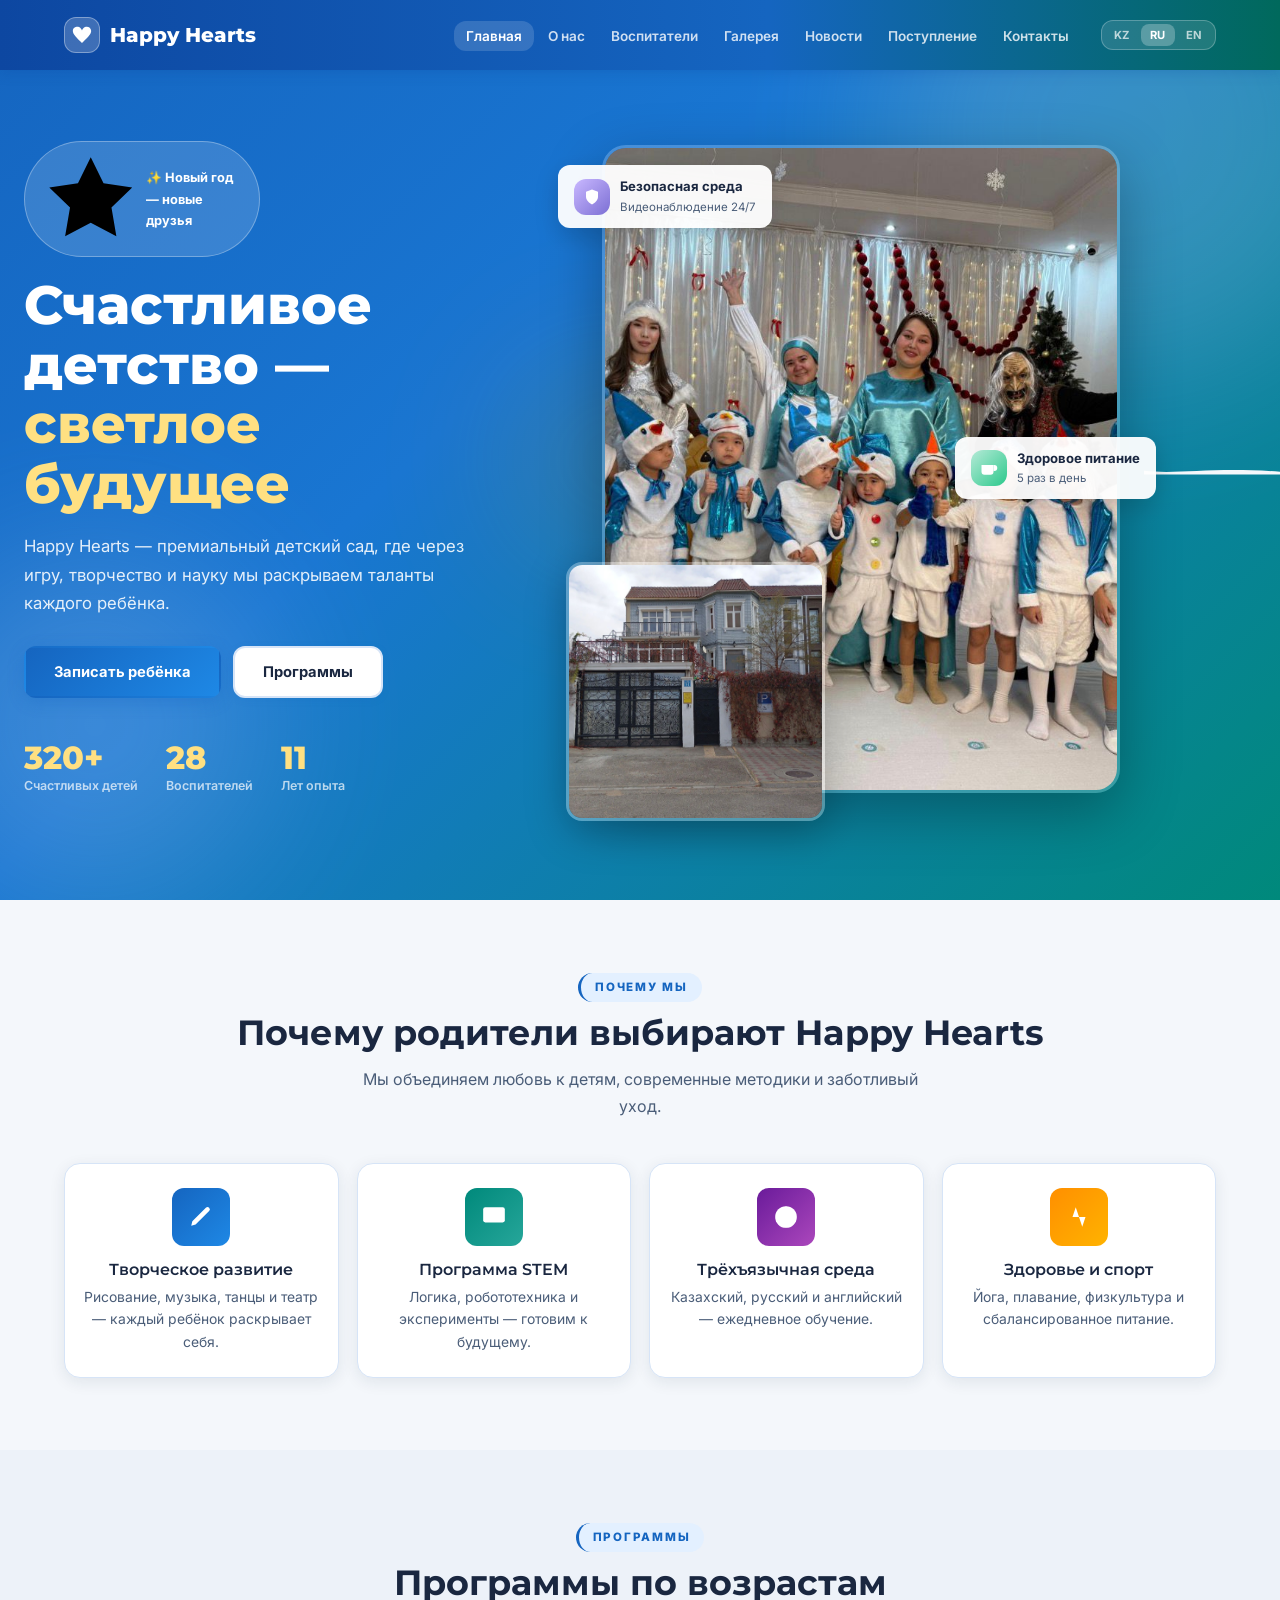
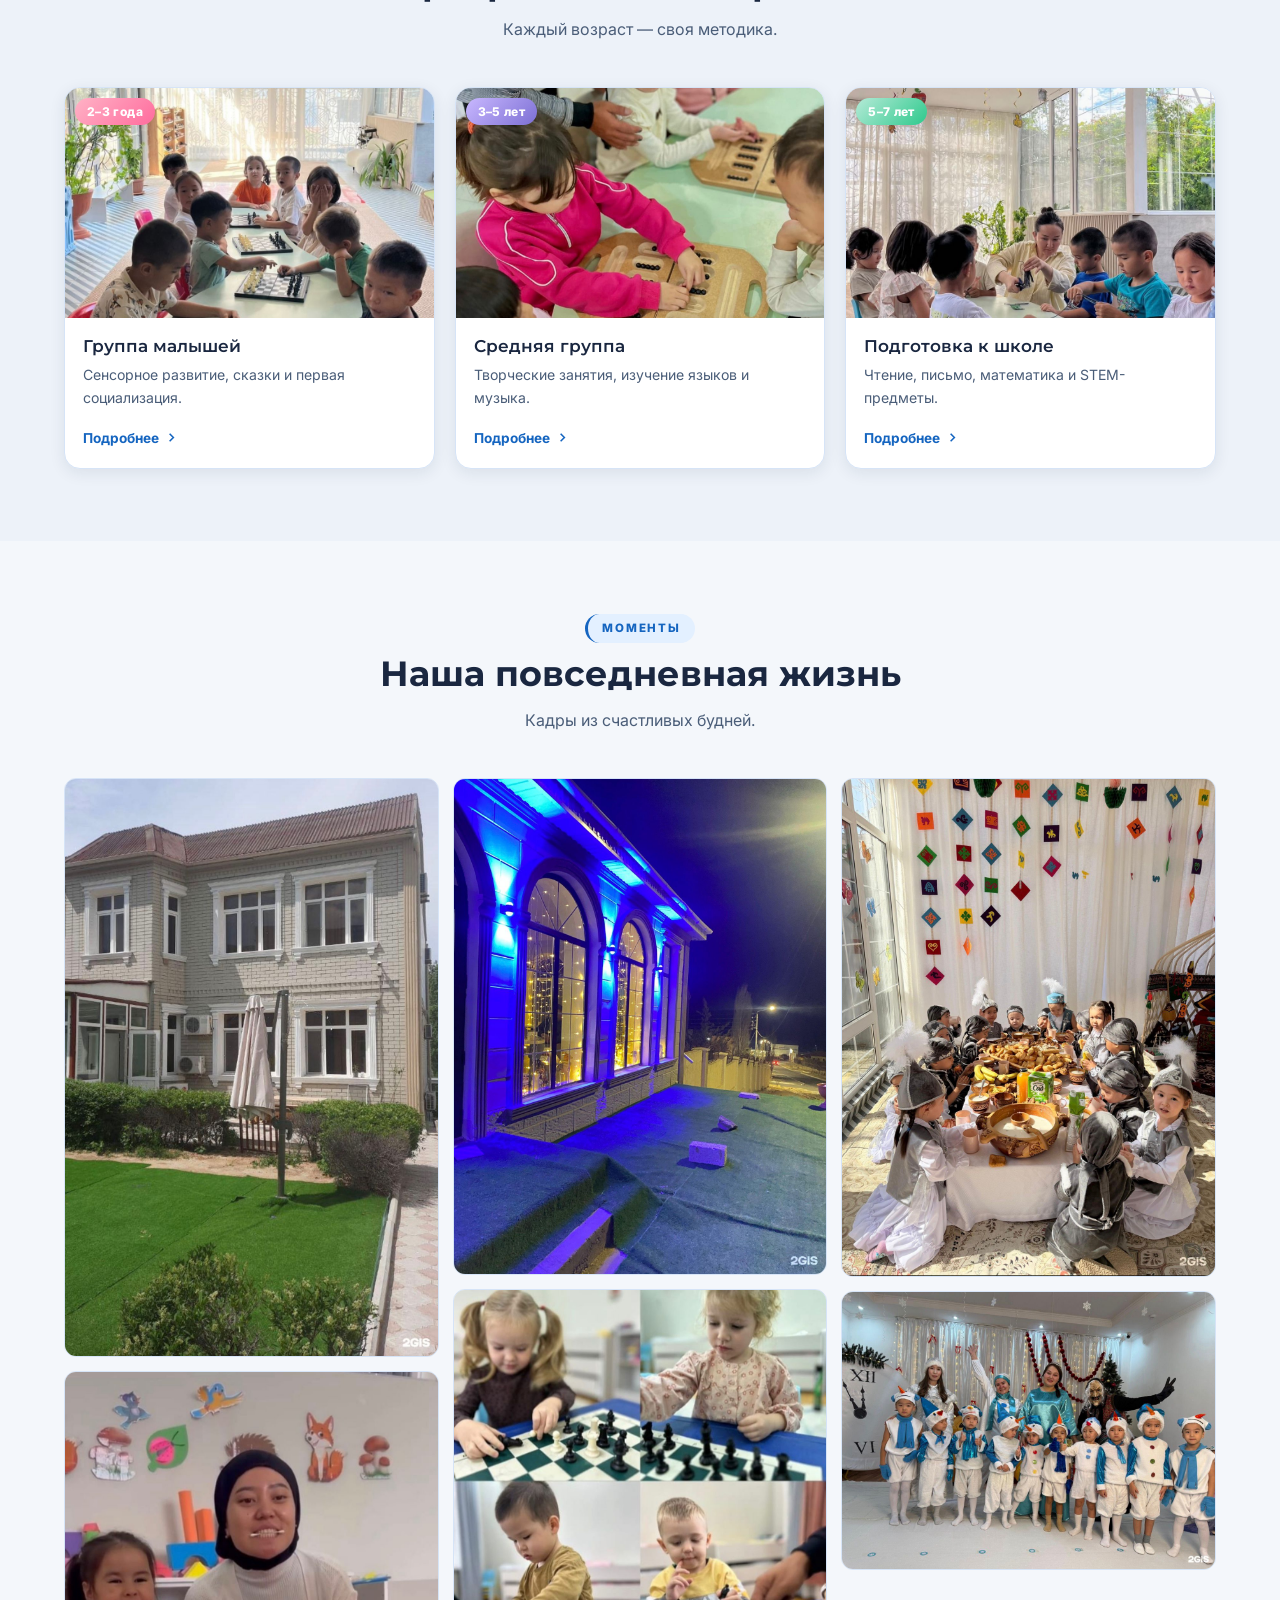
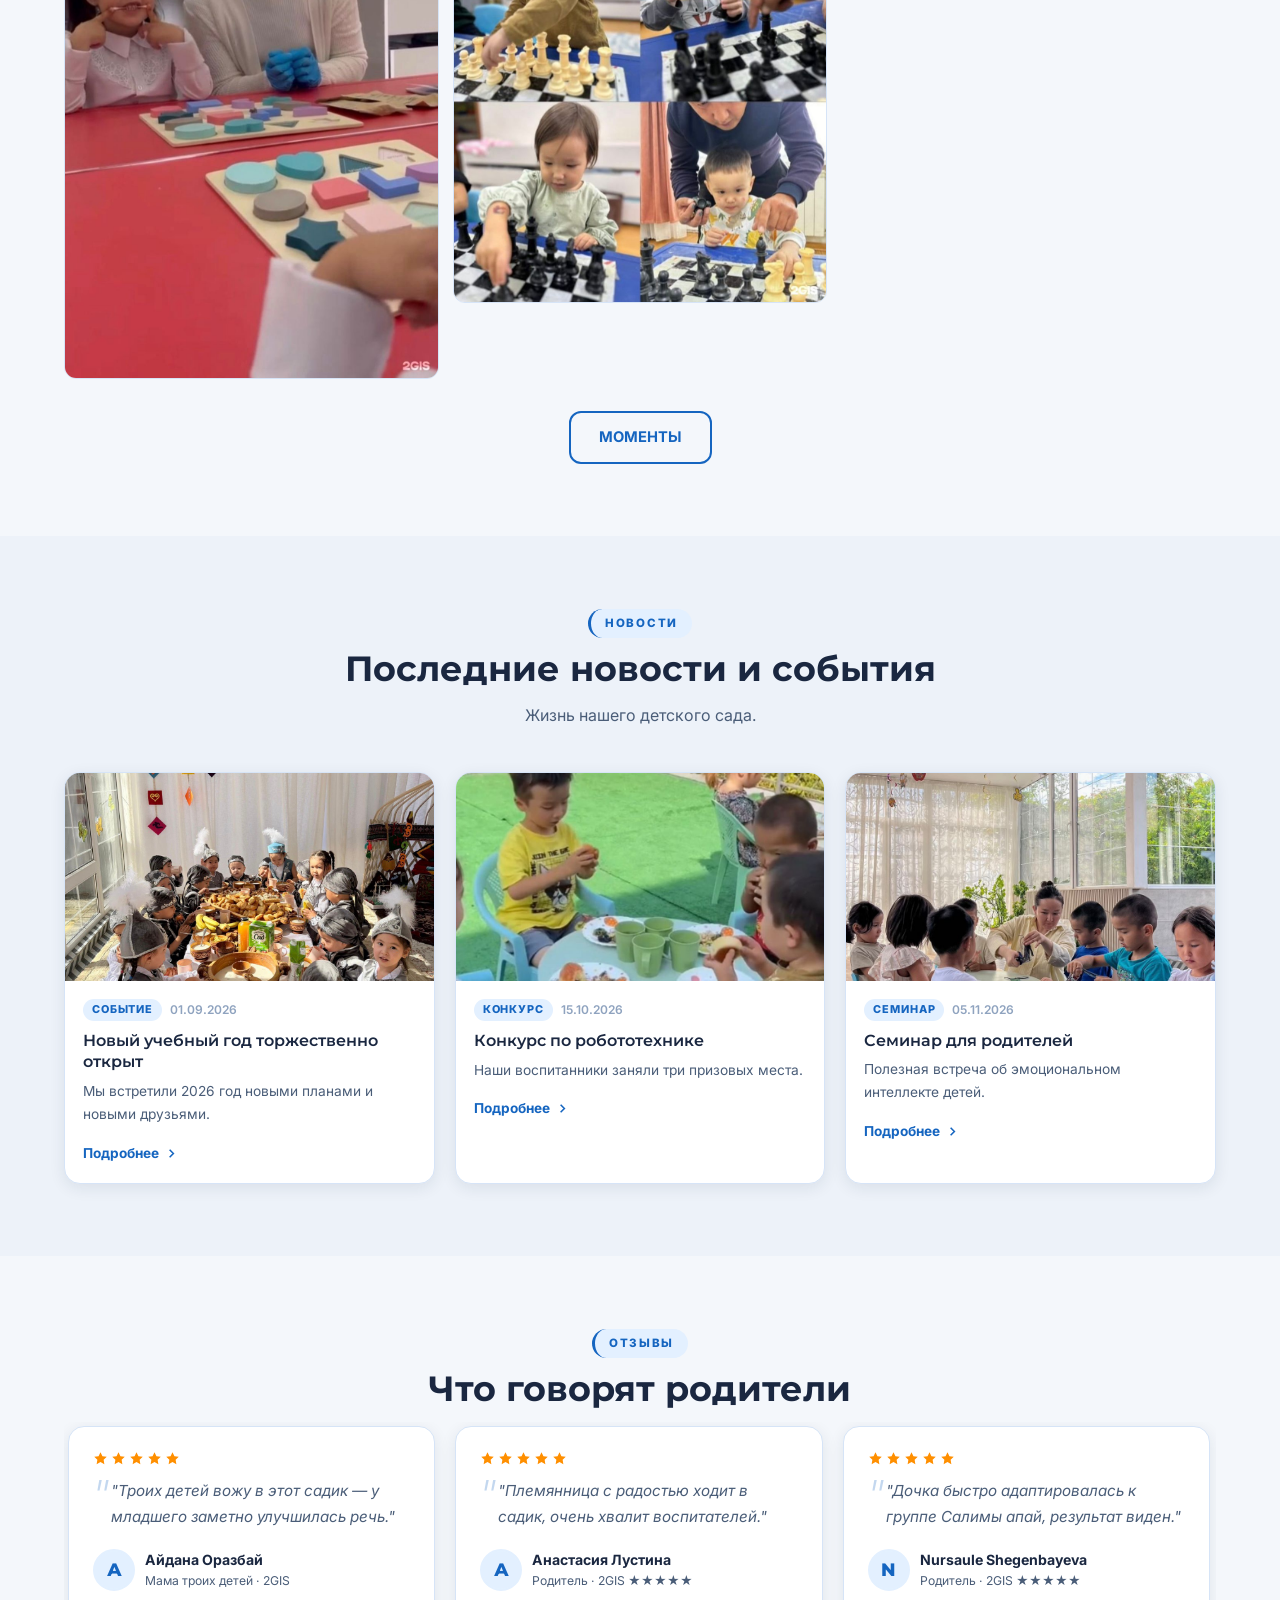
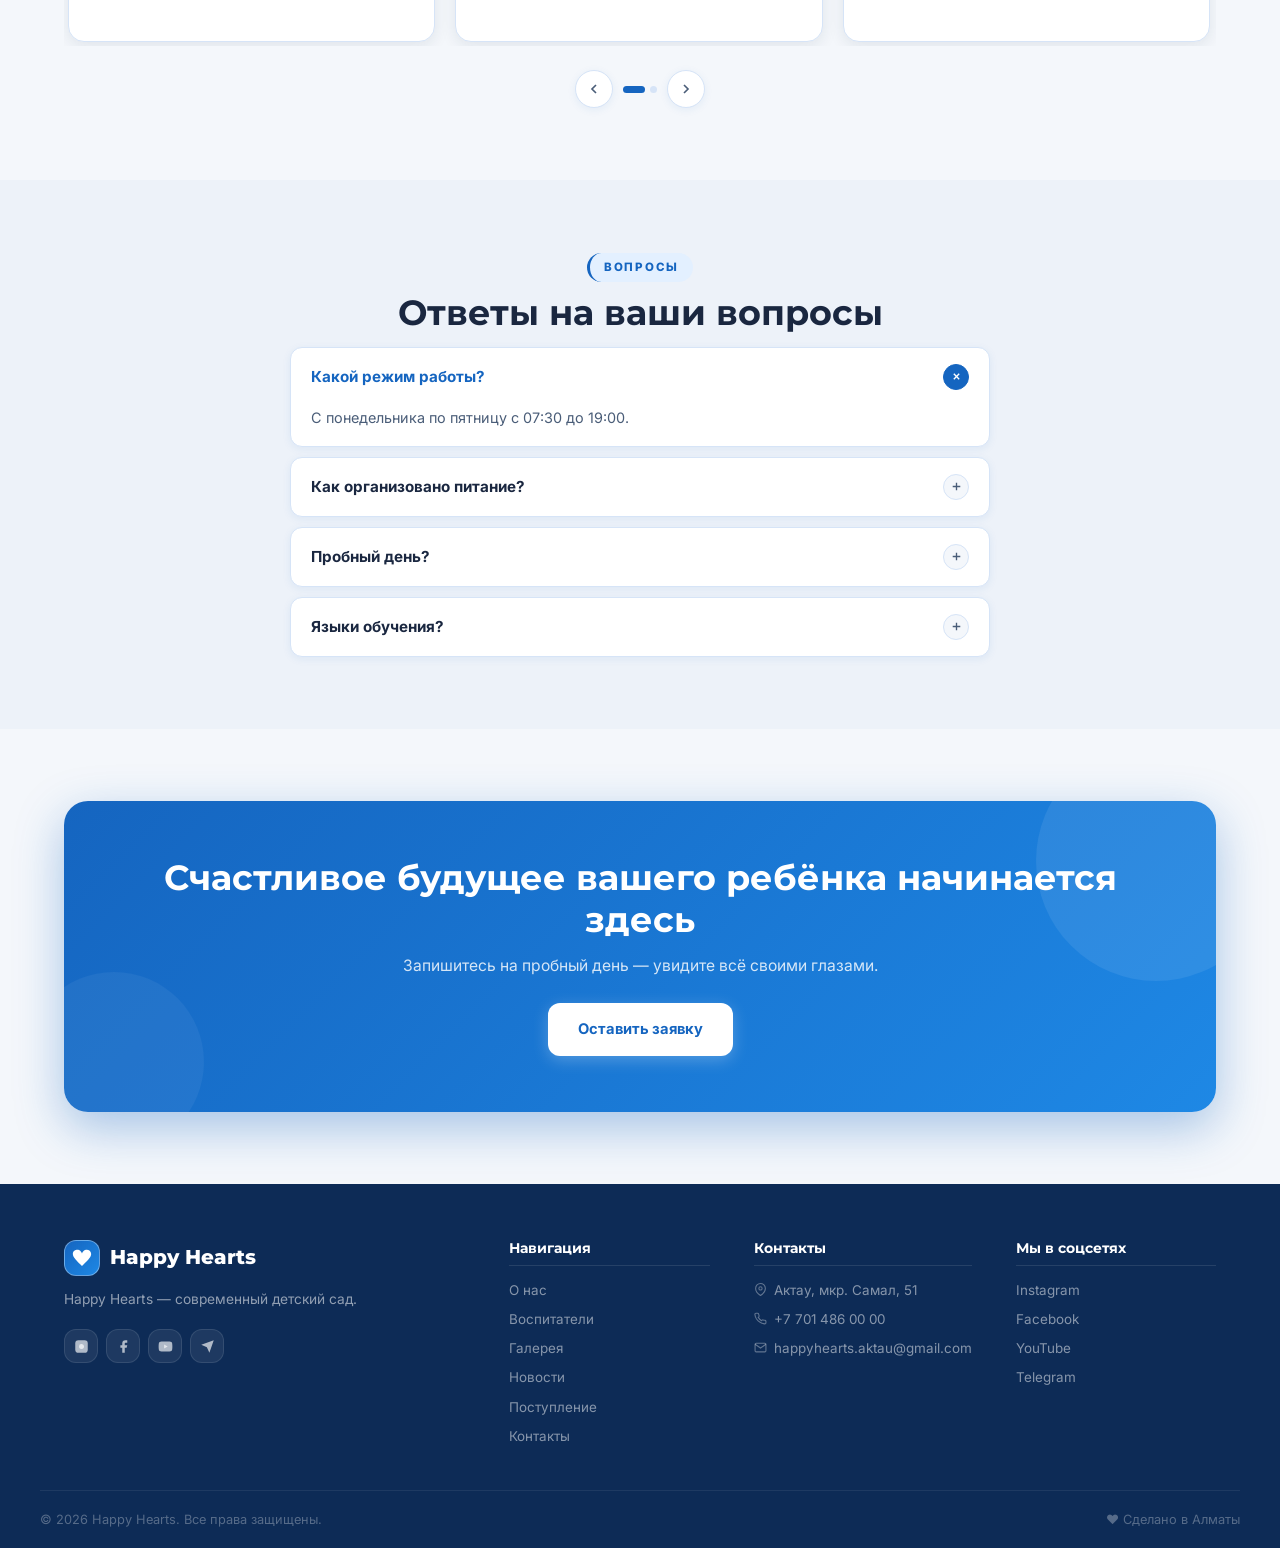
==== commit e5ed2c2d: "Revert to original glassmorphism premium style Restored original CSS, JS and all HTML pages to the g" ====
--- a/public/index.html
+++ b/public/index.html
@@ -1,156 +1,578 @@
-<!DOCTYPE html>
-<html lang="ru">
+﻿<!DOCTYPE html>
+<html lang="ru" data-theme="light">
 <head>
   <meta charset="UTF-8">
   <meta name="viewport" content="width=device-width, initial-scale=1.0">
-  <title>Happy Hearts — Детский сад в Актау</title>
-  <meta name="description" content="Частный детский сад Happy Hearts в Актау. Развитие, образование, забота о детях.">
+  <title>Happy Hearts — Премиальный детский сад в Алматы</title>
+  <meta name="description" content="Happy Hearts — современный частный детский сад с трёхъязычной средой, STEM, творчеством и заботой о каждом ребёнке.">
+  <meta property="og:title" content="Happy Hearts Kindergarten">
+  <meta property="og:description" content="Премиальный детский сад с любовью и заботой.">
+  <meta property="og:type" content="website">
   <link rel="icon" type="image/svg+xml" href="data:image/svg+xml,%3Csvg xmlns='http://www.w3.org/2000/svg' viewBox='0 0 100 100'%3E%3Ctext y='80' font-size='80'%3E🌸%3C/text%3E%3C/svg%3E">
   <link rel="stylesheet" href="css/style.css">
-  <link rel="stylesheet" href="https://cdnjs.cloudflare.com/ajax/libs/font-awesome/4.7.0/css/font-awesome.min.css">
 </head>
 <body>
 
-<header>
-  <div class="container-md">
-    <div class="row" style="align-items:center;margin:0">
-      <div class="header-logo">
-        <a href="index.html">
-          <img src="images/logo.png" alt="Happy Hearts" onerror="this.style.display='none';this.nextElementSibling.style.display='flex'">
-          <div style="display:none;width:100px;height:80px;background:#9cb96a;align-items:center;justify-content:center;color:white;font-weight:700;font-size:0.9rem;text-align:center;padding:5px">Happy Hearts</div>
-        </a>
-      </div>
-      <div class="header-name">
-        <div class="org-type" data-i18n="hdr.orgtype">Частное учреждение дошкольного образования</div>
-        <h2>«Happy Hearts»</h2>
-        <div class="dept" data-i18n="hdr.dept">Детский сад г. Актау</div>
-      </div>
-      <div class="header-lang">
-        <ul class="lang-list">
-          <li id="lang-kk"><a href="#" onclick="setLang('kk');return false;">ҚАЗ</a></li>
-          <li id="lang-ru" class="lang-active"><a href="#" onclick="setLang('ru');return false;">РУС</a></li>
-        </ul>
-      </div>
+<!-- Scroll progress -->
+<div class="progress-bar"></div>
+
+<!-- Loader -->
+<div class="loader">
+  <div class="loader-logo">💜 Happy Hearts</div>
+  <div class="loader-dots">
+    <div class="loader-dot"></div>
+    <div class="loader-dot"></div>
+    <div class="loader-dot"></div>
+  </div>
+</div>
+
+<!-- Header -->
+<header class="header">
+  <div class="container nav">
+    <a href="index.html" class="logo">
+      <div class="logo-icon">
+        <svg viewBox="0 0 24 24"><path d="M12 21.593c-5.63-5.539-11-10.297-11-14.402 0-3.791 3.068-5.191 5.281-5.191 1.312 0 4.151.501 5.719 4.457 1.59-3.968 4.464-4.447 5.726-4.447 2.54 0 5.274 1.621 5.274 5.181 0 4.069-5.136 8.625-11 14.402z"/></svg>
+      </div>
+      Happy Hearts
+    </a>
+    <ul class="nav-links">
+      <li><a href="index.html" class="active" data-i18n="nav.home">Главная</a></li>
+      <li><a href="about.html" data-i18n="nav.about">О нас</a></li>
+      <li><a href="teachers.html" data-i18n="nav.teachers">Воспитатели</a></li>
+      <li><a href="gallery.html" data-i18n="nav.gallery">Галерея</a></li>
+      <li><a href="news.html" data-i18n="nav.news">Новости</a></li>
+      <li><a href="admissions.html" data-i18n="nav.admissions">Поступление</a></li>
+      <li><a href="contacts.html" data-i18n="nav.contacts">Контакты</a></li>
+    </ul>
+    <div class="nav-actions">
+      <div class="lang-switch">
+        <button data-lang="kk">KZ</button>
+        <button data-lang="ru" class="active">RU</button>
+        <button data-lang="en">EN</button>
+      </div>
+      <button class="burger" aria-label="Menu">
+        <span></span><span></span><span></span>
+      </button>
     </div>
   </div>
 </header>
 
-<nav class="main-nav">
-  <button class="burger-btn" onclick="toggleMobileMenu()">Меню <span class="burger-icon">&#9776;</span></button>
-  <ul id="main-menu">
-    <li class="active"><a href="index.html" data-i18n="nav.home">Главная</a></li>
-    <li><a href="news.html" data-i18n="nav.news">Новости</a></li>
-    <li><a href="about.html" data-i18n="nav.about">О детском саде</a></li>
-    <li><a href="director.html" data-i18n="nav.director">О руководителе</a></li>
-    <li><a href="documents.html" data-i18n="nav.documents">Документы</a></li>
-    <li><a href="gallery.html" data-i18n="nav.gallery">Галерея</a></li>
-    <li><a href="contacts.html" data-i18n="nav.contacts">Контакты</a></li>
-    <li><a href="consult.html" data-i18n="nav.consult">Консультационный пункт</a></li>
-    <li><a href="attest.html" data-i18n="nav.attest">Аттестация</a></li>
-  </ul>
+<!-- Mobile menu -->
+<nav class="mobile-menu">
+  <a href="index.html" class="active" data-i18n="nav.home">Главная</a>
+  <a href="about.html" data-i18n="nav.about">О нас</a>
+  <a href="teachers.html" data-i18n="nav.teachers">Воспитатели</a>
+  <a href="gallery.html" data-i18n="nav.gallery">Галерея</a>
+  <a href="news.html" data-i18n="nav.news">Новости</a>
+  <a href="admissions.html" data-i18n="nav.admissions">Поступление</a>
+  <a href="contacts.html" data-i18n="nav.contacts">Контакты</a>
+  <div class="mobile-menu-footer">
+    <div class="lang-switch">
+      <button data-lang="kk">KZ</button>
+      <button data-lang="ru" class="active">RU</button>
+      <button data-lang="en">EN</button>
+    </div>
+  </div>
 </nav>
 
-<div class="slider-wrap">
-  <div class="slider-track" id="sliderTrack">
-    <div class="slide"><img src="images/photo1.jpg" alt="Happy Hearts"></div>
-    <div class="slide"><img src="images/photo2.jpg" alt="Happy Hearts"></div>
-    <div class="slide"><img src="images/photo3.jpg" alt="Happy Hearts"></div>
-    <div class="slide"><img src="images/photo4.jpg" alt="Happy Hearts"></div>
-    <div class="slide"><img src="images/photo5.jpg" alt="Happy Hearts"></div>
-    <div class="slide"><img src="images/photo9.jpg" alt="Happy Hearts"></div>
-    <div class="slide"><img src="images/photo14.jpg" alt="Happy Hearts"></div>
-  </div>
-  <button class="slider-btn slider-prev" onclick="slideMove(-1)">&#8249;</button>
-  <button class="slider-btn slider-next" onclick="slideMove(1)">&#8250;</button>
+<!-- ═══ HERO ═══ -->
+<section class="hero">
+  <div class="blob blob-1"></div>
+  <div class="blob blob-2"></div>
+  <div class="blob blob-3"></div>
+  <div class="container hero-inner">
+    <!-- Text -->
+    <div class="hero-text">
+      <span class="hero-badge">
+        <svg viewBox="0 0 24 24"><path d="M12 2l3.09 6.26L22 9.27l-5 4.87 1.18 6.88L12 17.77l-6.18 3.25L7 14.14 2 9.27l6.91-1.01L12 2z"/></svg>
+        <span data-i18n="hero.badge">✨ Новый год — новые друзья</span>
+      </span>
+      <h1 class="hero-title">
+        <span data-i18n="hero.title1">Счастливое детство —</span><br>
+        <span class="accent" data-i18n="hero.title2">светлое будущее</span>
+      </h1>
+      <p class="hero-lead" data-i18n="hero.lead">Happy Hearts — премиальный детский сад, где через игру, творчество и науку мы раскрываем таланты каждого ребёнка.</p>
+      <div class="hero-cta">
+        <a href="admissions.html" class="btn btn-primary" data-i18n="hero.cta1">Записать ребёнка</a>
+        <a href="#programs" class="btn btn-ghost" data-i18n="hero.cta2">Программы</a>
+      </div>
+      <div class="hero-stats">
+        <div class="stat-item">
+          <div class="stat-num" data-count="320"><span class="count-num">0</span><span>+</span></div>
+          <div class="stat-label" data-i18n="hero.stat1">Счастливых детей</div>
+        </div>
+        <div class="stat-item">
+          <div class="stat-num" data-count="28"><span class="count-num">0</span></div>
+          <div class="stat-label" data-i18n="hero.stat2">Воспитателей</div>
+        </div>
+        <div class="stat-item">
+          <div class="stat-num" data-count="11"><span class="count-num">0</span></div>
+          <div class="stat-label" data-i18n="hero.stat3">Лет опыта</div>
+        </div>
+      </div>
+    </div>
+    <!-- Visual -->
+    <div class="hero-visual">
+      <div class="hero-img-main">
+        <img src="images/photo9.jpg" alt="Наурыз — дети в казахских костюмах" loading="lazy">
+      </div>
+      <div class="hero-img-second">
+        <img src="images/photo1.jpg" alt="Урок английского в Happy Hearts" loading="lazy">
+      </div>
+      <!-- Floating cards -->
+      <div class="hero-card hero-card-1">
+        <div class="hero-card-icon" style="background:linear-gradient(135deg,#C9B8FF,#7C6FD4)">
+          <svg viewBox="0 0 24 24"><path d="M12 22s8-4 8-10V5l-8-3-8 3v7c0 6 8 10 8 10z"/></svg>
+        </div>
+        <div>
+          <div class="hero-card-title" data-i18n="hero.card1.t">Безопасная среда</div>
+          <div class="hero-card-sub" data-i18n="hero.card1.s">Видеонаблюдение 24/7</div>
+        </div>
+      </div>
+      <div class="hero-card hero-card-2">
+        <div class="hero-card-icon" style="background:linear-gradient(135deg,#B5EAD7,#2DC98C)">
+          <svg viewBox="0 0 24 24"><path d="M18 8h1a4 4 0 0 1 0 8h-1"/><path d="M2 8h16v9a4 4 0 0 1-4 4H6a4 4 0 0 1-4-4V8z"/><line x1="6" y1="1" x2="6" y2="4"/><line x1="10" y1="1" x2="10" y2="4"/><line x1="14" y1="1" x2="14" y2="4"/></svg>
+        </div>
+        <div>
+          <div class="hero-card-title" data-i18n="hero.card2.t">Здоровое питание</div>
+          <div class="hero-card-sub" data-i18n="hero.card2.s">5 раз в день</div>
+        </div>
+      </div>
+    </div>
+  </div>
+  <!-- Wave -->
+  <div class="wave-divider">
+    <svg viewBox="0 0 1440 80" preserveAspectRatio="none" fill="var(--bg)">
+      <path d="M0,40 C360,80 720,0 1440,50 L1440,80 L0,80 Z"/>
+    </svg>
+  </div>
+</section>
+
+<!-- ═══ FEATURES ═══ -->
+<section class="section">
+  <div class="container text-center">
+    <span class="section-eyebrow reveal" data-i18n="feat.eyebrow">ПОЧЕМУ МЫ</span>
+    <h2 class="section-title reveal" data-i18n="feat.title">Почему родители выбирают Happy Hearts</h2>
+    <p class="section-subtitle reveal" data-i18n="feat.sub">Мы объединяем любовь к детям, современные методики и заботливый уход.</p>
+  </div>
+  <div class="container features-grid">
+    <div class="feature-card reveal">
+      <div class="feature-icon fi-1">
+        <svg viewBox="0 0 24 24"><path d="M12 20h9"/><path d="M16.5 3.5a2.121 2.121 0 0 1 3 3L7 19l-4 1 1-4L16.5 3.5z"/></svg>
+      </div>
+      <h3 data-i18n="feat.1.t">Творческое развитие</h3>
+      <p data-i18n="feat.1.d">Рисование, музыка, танцы и театр — каждый ребёнок раскрывает себя.</p>
+    </div>
+    <div class="feature-card reveal">
+      <div class="feature-icon fi-2">
+        <svg viewBox="0 0 24 24"><rect x="2" y="3" width="20" height="14" rx="2"/><line x1="8" y1="21" x2="16" y2="21"/><line x1="12" y1="17" x2="12" y2="21"/></svg>
+      </div>
+      <h3 data-i18n="feat.2.t">Программа STEM</h3>
+      <p data-i18n="feat.2.d">Логика, робототехника и эксперименты — готовим к будущему.</p>
+    </div>
+    <div class="feature-card reveal">
+      <div class="feature-icon fi-3">
+        <svg viewBox="0 0 24 24"><circle cx="12" cy="12" r="10"/><line x1="2" y1="12" x2="22" y2="12"/><path d="M12 2a15.3 15.3 0 0 1 4 10 15.3 15.3 0 0 1-4 10 15.3 15.3 0 0 1-4-10 15.3 15.3 0 0 1 4-10z"/></svg>
+      </div>
+      <h3 data-i18n="feat.3.t">Трёхъязычная среда</h3>
+      <p data-i18n="feat.3.d">Казахский, русский и английский — ежедневное обучение.</p>
+    </div>
+    <div class="feature-card reveal">
+      <div class="feature-icon fi-4">
+        <svg viewBox="0 0 24 24"><path d="M22 12h-4l-3 9L9 3l-3 9H2"/></svg>
+      </div>
+      <h3 data-i18n="feat.4.t">Здоровье и спорт</h3>
+      <p data-i18n="feat.4.d">Йога, плавание, физкультура и сбалансированное питание.</p>
+    </div>
+  </div>
+</section>
+
+<!-- ═══ PROGRAMS ═══ -->
+<section class="section section--alt" id="programs">
+  <div class="container text-center">
+    <span class="section-eyebrow reveal" data-i18n="prog.eyebrow">ПРОГРАММЫ</span>
+    <h2 class="section-title reveal" data-i18n="prog.title">Программы по возрастам</h2>
+    <p class="section-subtitle reveal" data-i18n="prog.sub">Каждый возраст — своя методика.</p>
+  </div>
+  <div class="container programs-grid">
+    <article class="program-card reveal">
+      <div class="program-img">
+        <img src="images/photo7.jpg" alt="Развивающее занятие для малышей" loading="lazy">
+        <span class="program-age" style="background:linear-gradient(135deg,#FFB3C6,#FF6B9D)" data-i18n="prog.1.age">2–3 года</span>
+      </div>
+      <div class="program-body">
+        <h3 data-i18n="prog.1.t">Группа малышей</h3>
+        <p data-i18n="prog.1.d">Сенсорное развитие, сказки и первая социализация.</p>
+        <a href="about.html" class="program-link">
+          <span data-i18n="prog.more">Подробнее</span>
+          <svg viewBox="0 0 24 24"><polyline points="9 18 15 12 9 6"/></svg>
+        </a>
+      </div>
+    </article>
+    <article class="program-card reveal">
+      <div class="program-img">
+        <img src="images/photo3.jpg" alt="Творческие занятия — средняя группа" loading="lazy">
+        <span class="program-age" style="background:linear-gradient(135deg,#C9B8FF,#7C6FD4)" data-i18n="prog.2.age">3–5 лет</span>
+      </div>
+      <div class="program-body">
+        <h3 data-i18n="prog.2.t">Средняя группа</h3>
+        <p data-i18n="prog.2.d">Творческие занятия, изучение языков и музыка.</p>
+        <a href="about.html" class="program-link">
+          <span data-i18n="prog.more">Подробнее</span>
+          <svg viewBox="0 0 24 24"><polyline points="9 18 15 12 9 6"/></svg>
+        </a>
+      </div>
+    </article>
+    <article class="program-card reveal">
+      <div class="program-img">
+        <img src="images/photo6.jpg" alt="Подготовка к школе — абакус и счёт" loading="lazy">
+        <span class="program-age" style="background:linear-gradient(135deg,#B5EAD7,#2DC98C)" data-i18n="prog.3.age">5–7 лет</span>
+      </div>
+      <div class="program-body">
+        <h3 data-i18n="prog.3.t">Подготовка к школе</h3>
+        <p data-i18n="prog.3.d">Чтение, письмо, математика и STEM-предметы.</p>
+        <a href="about.html" class="program-link">
+          <span data-i18n="prog.more">Подробнее</span>
+          <svg viewBox="0 0 24 24"><polyline points="9 18 15 12 9 6"/></svg>
+        </a>
+      </div>
+    </article>
+  </div>
+</section>
+
+<!-- ═══ GALLERY PREVIEW ═══ -->
+<section class="section">
+  <div class="container text-center">
+    <span class="section-eyebrow reveal" data-i18n="gal.eyebrow">МОМЕНТЫ</span>
+    <h2 class="section-title reveal" data-i18n="gal.title">Наша повседневная жизнь</h2>
+    <p class="section-subtitle reveal" data-i18n="gal.sub">Кадры из счастливых будней.</p>
+  </div>
+  <div class="container reveal">
+    <div class="gallery-grid">
+      <div class="gallery-item">
+        <img src="images/photo11.jpg" alt="Занятие в English room" loading="lazy">
+        <div class="gallery-zoom"><svg viewBox="0 0 24 24"><circle cx="11" cy="11" r="8"/><line x1="21" y1="21" x2="16.65" y2="16.65"/></svg></div>
+      </div>
+      <div class="gallery-item">
+        <img src="images/photo2.jpg" alt="Шахматы — групповое занятие" loading="lazy">
+        <div class="gallery-zoom"><svg viewBox="0 0 24 24"><circle cx="11" cy="11" r="8"/><line x1="21" y1="21" x2="16.65" y2="16.65"/></svg></div>
+      </div>
+      <div class="gallery-item">
+        <img src="images/photo13.jpg" alt="Творческое занятие" loading="lazy">
+        <div class="gallery-zoom"><svg viewBox="0 0 24 24"><circle cx="11" cy="11" r="8"/><line x1="21" y1="21" x2="16.65" y2="16.65"/></svg></div>
+      </div>
+      <div class="gallery-item">
+        <img src="images/photo4.jpg" alt="Обед на свежем воздухе" loading="lazy">
+        <div class="gallery-zoom"><svg viewBox="0 0 24 24"><circle cx="11" cy="11" r="8"/><line x1="21" y1="21" x2="16.65" y2="16.65"/></svg></div>
+      </div>
+      <div class="gallery-item">
+        <img src="images/photo14.jpg" alt="Новогодний утренник" loading="lazy">
+        <div class="gallery-zoom"><svg viewBox="0 0 24 24"><circle cx="11" cy="11" r="8"/><line x1="21" y1="21" x2="16.65" y2="16.65"/></svg></div>
+      </div>
+      <div class="gallery-item">
+        <img src="images/photo9.jpg" alt="Наурыз — казахские традиции" loading="lazy">
+        <div class="gallery-zoom"><svg viewBox="0 0 24 24"><circle cx="11" cy="11" r="8"/><line x1="21" y1="21" x2="16.65" y2="16.65"/></svg></div>
+      </div>
+    </div>
+    <div class="text-center mt-32">
+      <a href="gallery.html" class="btn btn-outline" data-i18n="gal.eyebrow">Вся галерея</a>
+    </div>
+  </div>
+</section>
+
+<!-- Lightbox -->
+<div class="lightbox" role="dialog" aria-modal="true">
+  <img class="lightbox-img" src="" alt="">
+  <button class="lightbox-close" aria-label="Close"><svg viewBox="0 0 24 24"><line x1="18" y1="6" x2="6" y2="18"/><line x1="6" y1="6" x2="18" y2="18"/></svg></button>
+  <button class="lightbox-prev" aria-label="Previous"><svg viewBox="0 0 24 24"><polyline points="15 18 9 12 15 6"/></svg></button>
+  <button class="lightbox-next" aria-label="Next"><svg viewBox="0 0 24 24"><polyline points="9 18 15 12 9 6"/></svg></button>
 </div>
 
-<div class="container-md">
-  <div class="content-wrap">
-    <div class="left-block">
-      <div class="banners">
-        <div class="banner-item"><img src="images/photo6.jpg" alt="Happy Hearts" style="width:100%"></div>
-        <div class="banner-item"><img src="images/photo7.jpg" alt="Happy Hearts" style="width:100%"></div>
-        <div class="banner-item"><img src="images/photo8.jpg" alt="Happy Hearts" style="width:75%"></div>
-      </div>
-      <div class="contact-block">
-        <h3><i class="fa fa-phone"></i> <span data-i18n="side.contacts">Контакты</span></h3>
-        <p><i class="fa fa-map-marker"></i> <span data-i18n="side.addr">г. Актау, мкр. Самал, 51</span></p>
-        <p><i class="fa fa-phone"></i> +7 701 486 00 00</p>
-        <p><i class="fa fa-envelope"></i> happyhearts.aktau@gmail.com</p>
-        <p><i class="fa fa-clock-o"></i> <span data-i18n="side.hours">Пн–Пт: 07:30–19:00</span></p>
-        <p><a href="https://wa.me/77014860000" target="_blank" style="color:white;text-decoration:underline"><i class="fa fa-whatsapp"></i> WhatsApp</a></p>
-      </div>
-    </div>
-
-    <div class="info-block">
-      <div class="breadcrumb">
-        <a href="index.html" data-i18n="nav.home">Главная</a>
-      </div>
-      <h2 class="page-title" data-i18n="index.title">Добро пожаловать в Happy Hearts!</h2>
-      <p data-i18n="index.p1">Частный детский сад «Happy Hearts» — это место, где каждый ребёнок чувствует себя любимым, защищённым и счастливым. Мы создаём условия для гармоничного развития детей в атмосфере тепла и заботы.</p>
-      <p data-i18n="index.p2">Наш детский сад расположен в г. Актау и принимает детей от 2 до 7 лет. Мы предлагаем разнообразные образовательные программы, направленные на всестороннее развитие личности каждого ребёнка.</p>
-      <h3 data-i18n="index.adv">Наши преимущества</h3>
-      <ul style="padding-left:20px;margin-bottom:14px">
-        <li data-i18n="index.adv1">Опытные и заботливые педагоги</li>
-        <li data-i18n="index.adv2">Двуязычное обучение (казахский, русский)</li>
-        <li data-i18n="index.adv3">Современные методики дошкольного образования</li>
-        <li data-i18n="index.adv4">Сбалансированное 5-разовое питание</li>
-        <li data-i18n="index.adv5">Безопасная развивающая среда</li>
-        <li data-i18n="index.adv6">Спортивные и творческие занятия</li>
-        <li data-i18n="index.adv7">Регулярные праздники и мероприятия</li>
+<!-- ═══ NEWS ═══ -->
+<section class="section section--alt">
+  <div class="container text-center">
+    <span class="section-eyebrow reveal" data-i18n="news.eyebrow">НОВОСТИ</span>
+    <h2 class="section-title reveal" data-i18n="news.title">Последние новости и события</h2>
+    <p class="section-subtitle reveal" data-i18n="news.sub">Жизнь нашего детского сада.</p>
+  </div>
+  <div class="container news-grid">
+    <article class="news-card reveal">
+      <div class="news-img"><img src="images/photo14.jpg" alt="Новогодний утренник" loading="lazy"></div>
+      <div class="news-body">
+        <div class="news-meta">
+          <span class="news-cat" data-i18n="news.cat.event">Событие</span>
+          <span class="news-date">01.09.2026</span>
+        </div>
+        <h3 data-i18n="news.1.t">Новый учебный год торжественно открыт</h3>
+        <p data-i18n="news.1.d">Мы встретили 2026 год новыми планами и новыми друзьями.</p>
+        <a href="news.html" class="program-link"><span data-i18n="news.more">Подробнее</span><svg viewBox="0 0 24 24"><polyline points="9 18 15 12 9 6"/></svg></a>
+      </div>
+    </article>
+    <article class="news-card reveal">
+      <div class="news-img"><img src="images/photo5.jpg" alt="Шахматный конкурс" loading="lazy"></div>
+      <div class="news-body">
+        <div class="news-meta">
+          <span class="news-cat" data-i18n="news.cat.comp">Конкурс</span>
+          <span class="news-date">15.10.2026</span>
+        </div>
+        <h3 data-i18n="news.2.t">Конкурс по робототехнике</h3>
+        <p data-i18n="news.2.d">Наши воспитанники заняли три призовых места.</p>
+        <a href="news.html" class="program-link"><span data-i18n="news.more">Подробнее</span><svg viewBox="0 0 24 24"><polyline points="9 18 15 12 9 6"/></svg></a>
+      </div>
+    </article>
+    <article class="news-card reveal">
+      <div class="news-img"><img src="images/photo6.jpg" alt="Семинар по абакусу" loading="lazy"></div>
+      <div class="news-body">
+        <div class="news-meta">
+          <span class="news-cat" data-i18n="news.cat.work">Семинар</span>
+          <span class="news-date">05.11.2026</span>
+        </div>
+        <h3 data-i18n="news.3.t">Семинар для родителей</h3>
+        <p data-i18n="news.3.d">Полезная встреча об эмоциональном интеллекте детей.</p>
+        <a href="news.html" class="program-link"><span data-i18n="news.more">Подробнее</span><svg viewBox="0 0 24 24"><polyline points="9 18 15 12 9 6"/></svg></a>
+      </div>
+    </article>
+  </div>
+</section>
+
+<!-- ═══ TESTIMONIALS ═══ -->
+<section class="section">
+  <div class="container text-center">
+    <span class="section-eyebrow reveal" data-i18n="test.eyebrow">ОТЗЫВЫ</span>
+    <h2 class="section-title reveal" data-i18n="test.title">Что говорят родители</h2>
+  </div>
+  <div class="container">
+    <div class="testimonials-wrap reveal">
+      <div class="testimonials-track">
+        <div class="testimonial-card">
+          <div class="t-stars">
+            <svg class="t-star" viewBox="0 0 24 24"><path d="M12 2l3.09 6.26L22 9.27l-5 4.87 1.18 6.88L12 17.77l-6.18 3.25L7 14.14 2 9.27l6.91-1.01L12 2z"/></svg>
+            <svg class="t-star" viewBox="0 0 24 24"><path d="M12 2l3.09 6.26L22 9.27l-5 4.87 1.18 6.88L12 17.77l-6.18 3.25L7 14.14 2 9.27l6.91-1.01L12 2z"/></svg>
+            <svg class="t-star" viewBox="0 0 24 24"><path d="M12 2l3.09 6.26L22 9.27l-5 4.87 1.18 6.88L12 17.77l-6.18 3.25L7 14.14 2 9.27l6.91-1.01L12 2z"/></svg>
+            <svg class="t-star" viewBox="0 0 24 24"><path d="M12 2l3.09 6.26L22 9.27l-5 4.87 1.18 6.88L12 17.77l-6.18 3.25L7 14.14 2 9.27l6.91-1.01L12 2z"/></svg>
+            <svg class="t-star" viewBox="0 0 24 24"><path d="M12 2l3.09 6.26L22 9.27l-5 4.87 1.18 6.88L12 17.77l-6.18 3.25L7 14.14 2 9.27l6.91-1.01L12 2z"/></svg>
+          </div>
+          <p class="t-quote" data-i18n="test.1.q">"Троих детей вожу в этот садик — у младшего заметно улучшилась речь."</p>
+          <div class="t-author">
+            <div class="t-avatar"><div class="t-avatar-letter">А</div></div>
+            <div>
+              <div class="t-name" data-i18n="test.1.n">Айдана Оразбай</div>
+              <div class="t-role" data-i18n="test.1.r">Мама троих детей · 2GIS</div>
+            </div>
+          </div>
+        </div>
+        <div class="testimonial-card">
+          <div class="t-stars">
+            <svg class="t-star" viewBox="0 0 24 24"><path d="M12 2l3.09 6.26L22 9.27l-5 4.87 1.18 6.88L12 17.77l-6.18 3.25L7 14.14 2 9.27l6.91-1.01L12 2z"/></svg>
+            <svg class="t-star" viewBox="0 0 24 24"><path d="M12 2l3.09 6.26L22 9.27l-5 4.87 1.18 6.88L12 17.77l-6.18 3.25L7 14.14 2 9.27l6.91-1.01L12 2z"/></svg>
+            <svg class="t-star" viewBox="0 0 24 24"><path d="M12 2l3.09 6.26L22 9.27l-5 4.87 1.18 6.88L12 17.77l-6.18 3.25L7 14.14 2 9.27l6.91-1.01L12 2z"/></svg>
+            <svg class="t-star" viewBox="0 0 24 24"><path d="M12 2l3.09 6.26L22 9.27l-5 4.87 1.18 6.88L12 17.77l-6.18 3.25L7 14.14 2 9.27l6.91-1.01L12 2z"/></svg>
+            <svg class="t-star" viewBox="0 0 24 24"><path d="M12 2l3.09 6.26L22 9.27l-5 4.87 1.18 6.88L12 17.77l-6.18 3.25L7 14.14 2 9.27l6.91-1.01L12 2z"/></svg>
+          </div>
+          <p class="t-quote" data-i18n="test.2.q">"Племянница с радостью ходит в садик, очень хвалит воспитателей."</p>
+          <div class="t-author">
+            <div class="t-avatar"><div class="t-avatar-letter">А</div></div>
+            <div>
+              <div class="t-name" data-i18n="test.2.n">Анастасия Лустина</div>
+              <div class="t-role" data-i18n="test.2.r">Родитель · 2GIS ★★★★★</div>
+            </div>
+          </div>
+        </div>
+        <div class="testimonial-card">
+          <div class="t-stars">
+            <svg class="t-star" viewBox="0 0 24 24"><path d="M12 2l3.09 6.26L22 9.27l-5 4.87 1.18 6.88L12 17.77l-6.18 3.25L7 14.14 2 9.27l6.91-1.01L12 2z"/></svg>
+            <svg class="t-star" viewBox="0 0 24 24"><path d="M12 2l3.09 6.26L22 9.27l-5 4.87 1.18 6.88L12 17.77l-6.18 3.25L7 14.14 2 9.27l6.91-1.01L12 2z"/></svg>
+            <svg class="t-star" viewBox="0 0 24 24"><path d="M12 2l3.09 6.26L22 9.27l-5 4.87 1.18 6.88L12 17.77l-6.18 3.25L7 14.14 2 9.27l6.91-1.01L12 2z"/></svg>
+            <svg class="t-star" viewBox="0 0 24 24"><path d="M12 2l3.09 6.26L22 9.27l-5 4.87 1.18 6.88L12 17.77l-6.18 3.25L7 14.14 2 9.27l6.91-1.01L12 2z"/></svg>
+            <svg class="t-star" viewBox="0 0 24 24"><path d="M12 2l3.09 6.26L22 9.27l-5 4.87 1.18 6.88L12 17.77l-6.18 3.25L7 14.14 2 9.27l6.91-1.01L12 2z"/></svg>
+          </div>
+          <p class="t-quote" data-i18n="test.3.q">"Дочка быстро адаптировалась к группе Салимы апай, результат виден."</p>
+          <div class="t-author">
+            <div class="t-avatar"><div class="t-avatar-letter">N</div></div>
+            <div>
+              <div class="t-name" data-i18n="test.3.n">Nursaule Shegenbayeva</div>
+              <div class="t-role" data-i18n="test.3.r">Родитель · 2GIS ★★★★★</div>
+            </div>
+          </div>
+        </div>
+        <div class="testimonial-card">
+          <div class="t-stars">
+            <svg class="t-star" viewBox="0 0 24 24"><path d="M12 2l3.09 6.26L22 9.27l-5 4.87 1.18 6.88L12 17.77l-6.18 3.25L7 14.14 2 9.27l6.91-1.01L12 2z"/></svg>
+            <svg class="t-star" viewBox="0 0 24 24"><path d="M12 2l3.09 6.26L22 9.27l-5 4.87 1.18 6.88L12 17.77l-6.18 3.25L7 14.14 2 9.27l6.91-1.01L12 2z"/></svg>
+            <svg class="t-star" viewBox="0 0 24 24"><path d="M12 2l3.09 6.26L22 9.27l-5 4.87 1.18 6.88L12 17.77l-6.18 3.25L7 14.14 2 9.27l6.91-1.01L12 2z"/></svg>
+            <svg class="t-star" viewBox="0 0 24 24"><path d="M12 2l3.09 6.26L22 9.27l-5 4.87 1.18 6.88L12 17.77l-6.18 3.25L7 14.14 2 9.27l6.91-1.01L12 2z"/></svg>
+            <svg class="t-star" viewBox="0 0 24 24"><path d="M12 2l3.09 6.26L22 9.27l-5 4.87 1.18 6.88L12 17.77l-6.18 3.25L7 14.14 2 9.27l6.91-1.01L12 2z"/></svg>
+          </div>
+          <p class="t-quote" data-i18n="test.4.q">"Виден результат в английском и математике. Чистый воздух у моря — отдельный плюс."</p>
+          <div class="t-author">
+            <div class="t-avatar"><div class="t-avatar-letter">K</div></div>
+            <div>
+              <div class="t-name" data-i18n="test.4.n">KAS</div>
+              <div class="t-role" data-i18n="test.4.r">Родитель · 2GIS ★★★★★</div>
+            </div>
+          </div>
+        </div>
+        <div class="testimonial-card">
+          <div class="t-stars">
+            <svg class="t-star" viewBox="0 0 24 24"><path d="M12 2l3.09 6.26L22 9.27l-5 4.87 1.18 6.88L12 17.77l-6.18 3.25L7 14.14 2 9.27l6.91-1.01L12 2z"/></svg>
+            <svg class="t-star" viewBox="0 0 24 24"><path d="M12 2l3.09 6.26L22 9.27l-5 4.87 1.18 6.88L12 17.77l-6.18 3.25L7 14.14 2 9.27l6.91-1.01L12 2z"/></svg>
+            <svg class="t-star" viewBox="0 0 24 24"><path d="M12 2l3.09 6.26L22 9.27l-5 4.87 1.18 6.88L12 17.77l-6.18 3.25L7 14.14 2 9.27l6.91-1.01L12 2z"/></svg>
+            <svg class="t-star" viewBox="0 0 24 24"><path d="M12 2l3.09 6.26L22 9.27l-5 4.87 1.18 6.88L12 17.77l-6.18 3.25L7 14.14 2 9.27l6.91-1.01L12 2z"/></svg>
+            <svg class="t-star" viewBox="0 0 24 24"><path d="M12 2l3.09 6.26L22 9.27l-5 4.87 1.18 6.88L12 17.77l-6.18 3.25L7 14.14 2 9.27l6.91-1.01L12 2z"/></svg>
+          </div>
+          <p class="t-quote" data-i18n="test.5.q">"Благодарны за развитие ребёнка и тёплую атмосферу в садике."</p>
+          <div class="t-author">
+            <div class="t-avatar"><div class="t-avatar-letter">А</div></div>
+            <div>
+              <div class="t-name" data-i18n="test.5.n">Актоты Утарбаева</div>
+              <div class="t-role" data-i18n="test.5.r">Родитель · 2GIS ★★★★★</div>
+            </div>
+          </div>
+        </div>
+      </div>
+    </div>
+    <div class="slider-controls">
+      <button class="slider-btn prev" aria-label="Previous"><svg viewBox="0 0 24 24"><polyline points="15 18 9 12 15 6"/></svg></button>
+      <div class="slider-dots"></div>
+      <button class="slider-btn next" aria-label="Next"><svg viewBox="0 0 24 24"><polyline points="9 18 15 12 9 6"/></svg></button>
+    </div>
+  </div>
+</section>
+
+<!-- ═══ FAQ ═══ -->
+<section class="section section--alt">
+  <div class="container text-center">
+    <span class="section-eyebrow reveal" data-i18n="faq.eyebrow">ВОПРОСЫ</span>
+    <h2 class="section-title reveal" data-i18n="faq.title">Ответы на ваши вопросы</h2>
+  </div>
+  <div class="container reveal">
+    <div class="faq-list">
+      <div class="faq-item">
+        <button class="faq-q open">
+          <span data-i18n="faq.1.q">Какой режим работы?</span>
+          <span class="faq-icon"><svg viewBox="0 0 24 24"><line x1="12" y1="5" x2="12" y2="19"/><line x1="5" y1="12" x2="19" y2="12"/></svg></span>
+        </button>
+        <div class="faq-a open"><p data-i18n="faq.1.a">С понедельника по пятницу с 07:30 до 19:00.</p></div>
+      </div>
+      <div class="faq-item">
+        <button class="faq-q">
+          <span data-i18n="faq.2.q">Как организовано питание?</span>
+          <span class="faq-icon"><svg viewBox="0 0 24 24"><line x1="12" y1="5" x2="12" y2="19"/><line x1="5" y1="12" x2="19" y2="12"/></svg></span>
+        </button>
+        <div class="faq-a"><p data-i18n="faq.2.a">5-разовое сбалансированное питание.</p></div>
+      </div>
+      <div class="faq-item">
+        <button class="faq-q">
+          <span data-i18n="faq.3.q">Пробный день?</span>
+          <span class="faq-icon"><svg viewBox="0 0 24 24"><line x1="12" y1="5" x2="12" y2="19"/><line x1="5" y1="12" x2="19" y2="12"/></svg></span>
+        </button>
+        <div class="faq-a"><p data-i18n="faq.3.a">Да, бесплатный пробный день — свяжитесь с нами.</p></div>
+      </div>
+      <div class="faq-item">
+        <button class="faq-q">
+          <span data-i18n="faq.4.q">Языки обучения?</span>
+          <span class="faq-icon"><svg viewBox="0 0 24 24"><line x1="12" y1="5" x2="12" y2="19"/><line x1="5" y1="12" x2="19" y2="12"/></svg></span>
+        </button>
+        <div class="faq-a"><p data-i18n="faq.4.a">Казахский, русский и английский.</p></div>
+      </div>
+    </div>
+  </div>
+</section>
+
+<!-- ═══ CTA ═══ -->
+<section class="section">
+  <div class="container">
+    <div class="cta-block reveal">
+      <h2 data-i18n="cta.title">Счастливое будущее вашего ребёнка начинается здесь</h2>
+      <p data-i18n="cta.sub">Запишитесь на пробный день — увидите всё своими глазами.</p>
+      <a href="admissions.html" class="btn btn-white" data-i18n="cta.btn">Оставить заявку</a>
+    </div>
+  </div>
+</section>
+
+<!-- ═══ FOOTER ═══ -->
+<footer class="footer">
+  <div class="container footer-grid">
+    <div class="footer-brand">
+      <a href="index.html" class="logo">
+        <div class="logo-icon"><svg viewBox="0 0 24 24"><path d="M12 21.593c-5.63-5.539-11-10.297-11-14.402 0-3.791 3.068-5.191 5.281-5.191 1.312 0 4.151.501 5.719 4.457 1.59-3.968 4.464-4.447 5.726-4.447 2.54 0 5.274 1.621 5.274 5.181 0 4.069-5.136 8.625-11 14.402z"/></svg></div>
+        Happy Hearts
+      </a>
+      <p class="footer-desc" data-i18n="footer.about">Happy Hearts — современный детский сад.</p>
+      <div class="footer-socials">
+        <a href="#" class="footer-social-btn" aria-label="Instagram">
+          <svg viewBox="0 0 24 24"><rect x="2" y="2" width="20" height="20" rx="5" ry="5"/><path d="M16 11.37A4 4 0 1 1 12.63 8 4 4 0 0 1 16 11.37z"/><line x1="17.5" y1="6.5" x2="17.51" y2="6.5"/></svg>
+        </a>
+        <a href="#" class="footer-social-btn" aria-label="Facebook">
+          <svg viewBox="0 0 24 24"><path d="M18 2h-3a5 5 0 0 0-5 5v3H7v4h3v8h4v-8h3l1-4h-4V7a1 1 0 0 1 1-1h3z"/></svg>
+        </a>
+        <a href="#" class="footer-social-btn" aria-label="YouTube">
+          <svg viewBox="0 0 24 24"><path d="M22.54 6.42a2.78 2.78 0 0 0-1.95-1.96C18.88 4 12 4 12 4s-6.88 0-8.59.46a2.78 2.78 0 0 0-1.95 1.96A29 29 0 0 0 1 12a29 29 0 0 0 .46 5.58A2.78 2.78 0 0 0 3.41 19.54C5.12 20 12 20 12 20s6.88 0 8.59-.46a2.78 2.78 0 0 0 1.95-1.96A29 29 0 0 0 23 12a29 29 0 0 0-.46-5.58z"/><polygon points="9.75 15.02 15.5 12 9.75 8.98 9.75 15.02"/></svg>
+        </a>
+        <a href="#" class="footer-social-btn" aria-label="Telegram">
+          <svg viewBox="0 0 24 24"><path d="M22 2L11 13"/><path d="M22 2L15 22 11 13 2 9l20-7z"/></svg>
+        </a>
+      </div>
+    </div>
+    <div class="footer-col">
+      <h4 data-i18n="footer.nav">Навигация</h4>
+      <ul>
+        <li><a href="about.html" data-i18n="nav.about">О нас</a></li>
+        <li><a href="teachers.html" data-i18n="nav.teachers">Воспитатели</a></li>
+        <li><a href="gallery.html" data-i18n="nav.gallery">Галерея</a></li>
+        <li><a href="news.html" data-i18n="nav.news">Новости</a></li>
+        <li><a href="admissions.html" data-i18n="nav.admissions">Поступление</a></li>
+        <li><a href="contacts.html" data-i18n="nav.contacts">Контакты</a></li>
       </ul>
-      <h3 data-i18n="index.latestnews">Последние новости</h3>
-      <ul class="news-list">
-        <li class="news-item">
-          <div class="news-thumb"><img src="images/photo14.jpg" alt=""></div>
-          <div class="news-body">
-            <div class="news-date">01.09.2026</div>
-            <a href="news.html" class="news-title" data-i18n="news.1.title">Новый учебный год торжественно открыт</a>
-            <p class="news-intro" data-i18n="news.1.intro">Мы с радостью встретили новый 2026–2027 учебный год! Торжественная линейка прошла в тёплой и праздничной атмосфере.</p>
-            <a href="news.html" class="read-more" data-i18n="index.readmore">Читать далее »</a>
-          </div>
+    </div>
+    <div class="footer-col">
+      <h4 data-i18n="footer.contact">Контакты</h4>
+      <ul>
+        <li>
+          <svg viewBox="0 0 24 24"><path d="M21 10c0 7-9 13-9 13s-9-6-9-13a9 9 0 0 1 18 0z"/><circle cx="12" cy="10" r="3"/></svg>
+          <span data-i18n="contact.addr.v">Актау, мкр. Самал, 51</span>
         </li>
-        <li class="news-item">
-          <div class="news-thumb"><img src="images/photo9.jpg" alt=""></div>
-          <div class="news-body">
-            <div class="news-date">22.03.2026</div>
-            <a href="news.html" class="news-title" data-i18n="news.2.title">Праздник Наурыз в нашем детском саду</a>
-            <p class="news-intro" data-i18n="news.2.intro">Дети и воспитатели с радостью отметили праздник Наурыз. Дети исполняли национальные танцы, пели казахские песни.</p>
-            <a href="news.html" class="read-more" data-i18n="index.readmore">Читать далее »</a>
-          </div>
+        <li>
+          <svg viewBox="0 0 24 24"><path d="M22 16.92v3a2 2 0 0 1-2.18 2 19.79 19.79 0 0 1-8.63-3.07A19.5 19.5 0 0 1 4.69 13a19.79 19.79 0 0 1-3.07-8.67A2 2 0 0 1 3.6 2.18h3a2 2 0 0 1 2 1.72c.127.96.361 1.903.7 2.81a2 2 0 0 1-.45 2.11L7.91 9.91a16 16 0 0 0 6.09 6.09l.91-.91a2 2 0 0 1 2.11-.45c.907.339 1.85.573 2.81.7A2 2 0 0 1 22 16.92z"/></svg>
+          <span data-i18n="contact.phone.v">+7 701 486 00 00</span>
         </li>
-        <li class="news-item">
-          <div class="news-thumb"><img src="images/photo5.jpg" alt=""></div>
-          <div class="news-body">
-            <div class="news-date">15.10.2025</div>
-            <a href="news.html" class="news-title" data-i18n="news.3.title">Наши воспитанники победили в городском конкурсе</a>
-            <p class="news-intro" data-i18n="news.3.intro">Воспитанники Happy Hearts заняли призовые места в городском конкурсе детского творчества «Мир глазами детей».</p>
-            <a href="news.html" class="read-more" data-i18n="index.readmore">Читать далее »</a>
-          </div>
+        <li>
+          <svg viewBox="0 0 24 24"><path d="M4 4h16c1.1 0 2 .9 2 2v12c0 1.1-.9 2-2 2H4c-1.1 0-2-.9-2-2V6c0-1.1.9-2 2-2z"/><polyline points="22,6 12,13 2,6"/></svg>
+          <span data-i18n="contact.email.v">happyhearts.aktau@gmail.com</span>
         </li>
       </ul>
-      <div style="text-align:center;margin-top:10px">
-        <a href="news.html" style="color:#05578b;font-weight:700;text-decoration:underline" data-i18n="index.allnews">Все новости »</a>
-      </div>
-    </div>
-  </div>
-</div>
-
-<footer class="footer">
-  <div class="container-md">
-    <p data-i18n="footer.copy">© 2026 ЧУ «Happy Hearts». Все права защищены. | г. Актау, мкр. Самал, 51 | +7 701 486 00 00</p>
+    </div>
+    <div class="footer-col">
+      <h4 data-i18n="footer.social">Мы в соцсетях</h4>
+      <ul>
+        <li><a href="#">Instagram</a></li>
+        <li><a href="#">Facebook</a></li>
+        <li><a href="#">YouTube</a></li>
+        <li><a href="#">Telegram</a></li>
+      </ul>
+    </div>
+  </div>
+  <div class="container footer-bottom">
+    <span data-i18n="footer.copy">© 2026 Happy Hearts. Все права защищены.</span>
+    <span data-i18n="footer.made">❤️ Сделано в Алматы</span>
   </div>
 </footer>
 
-<a class="wa-float" href="https://wa.me/77014860000" target="_blank" rel="noopener" aria-label="WhatsApp">
-  <i class="fa fa-whatsapp"></i>
+<!-- WhatsApp -->
+<a class="wa-btn" href="https://wa.me/77014860000" target="_blank" rel="noopener" aria-label="WhatsApp">
+  <div class="wa-icon">
+    <svg viewBox="0 0 24 24"><path d="M17.5 14.4c-.3-.1-1.7-.8-2-.9-.3-.1-.5-.1-.7.1-.2.3-.7.9-.9 1.1-.2.2-.3.2-.6.1-1.7-.9-2.9-1.6-4.1-3.6-.3-.5.3-.5.9-1.6.1-.2.1-.4 0-.5 0-.1-.7-1.6-.9-2.2-.2-.6-.5-.5-.7-.5h-.6c-.2 0-.5.1-.8.4s-1.1 1-1.1 2.5 1.1 2.9 1.3 3.1c.2.3 2.2 3.4 5.4 4.8.7.3 1.3.5 1.8.6.7.2 1.4.2 1.9.1.6-.1 1.7-.7 2-1.4.2-.7.2-1.2.2-1.4-.1-.1-.3-.2-.6-.3zM12 2C6.5 2 2 6.5 2 12c0 1.8.5 3.4 1.3 4.9L2 22l5.3-1.3c1.4.7 3 1.1 4.7 1.1 5.5 0 10-4.5 10-10S17.5 2 12 2zm0 18c-1.5 0-3-.4-4.3-1.2l-.3-.2-3.1.8.8-3-.2-.3C4.4 14.9 4 13.5 4 12c0-4.4 3.6-8 8-8s8 3.6 8 8-3.6 8-8 8z"/></svg>
+  </div>
+  <span class="wa-tooltip" data-i18n="wa.tooltip">Написать в WhatsApp</span>
 </a>
 
-<div class="lightbox" id="lightbox" onclick="closeLightbox()">
-  <img class="lightbox-img" id="lightboxImg" src="" alt="">
-  <button class="lightbox-close" onclick="closeLightbox()">&#10005;</button>
-</div>
+<!-- Back to top -->
+<button class="back-top" aria-label="Back to top">
+  <svg viewBox="0 0 24 24"><polyline points="18 15 12 9 6 15"/></svg>
+</button>
 
 <script src="js/script.js"></script>
 </body>
 </html>
+
+
--- a/public/css/style.css
+++ b/public/css/style.css
@@ -1,989 +1,518 @@
 /* ============================================================
-   HAPPY HEARTS — Дизайн как sad36sko.ful.kz
-   Цвета: nav #9cb96a, accent #d5585d, info-border #05578b, footer #05578b
+   HAPPY HEARTS KINDERGARTEN — Design System
+   Style: Clean government-inspired, blue/green, modern & neat
+   Fonts: Nunito (body) + Baloo 2 (headings)
    ============================================================ */
 
-/* ── Google Fonts ── */
-@import url('https://fonts.googleapis.com/css2?family=Roboto:wght@400;500;700&display=swap');
-@import url('https://cdnjs.cloudflare.com/ajax/libs/font-awesome/4.7.0/css/font-awesome.min.css');
+@import url('https://fonts.googleapis.com/css2?family=Inter:wght@300;400;500;600;700;800&family=Montserrat:wght@600;700;800&display=swap');
+
+/* ── CSS Variables ── */
+:root {
+  --primary:       #1565C0;
+  --primary-light: #1E88E5;
+  --primary-pale:  #E3F0FF;
+  --secondary:     #00897B;
+  --secondary-light:#26A69A;
+  --secondary-pale:#E0F5F3;
+  --accent:        #FF8F00;
+  --accent-pale:   #FFF8E1;
+  --red:           #E53935;
+
+  --bg:            #F4F7FB;
+  --bg-alt:        #EDF2F9;
+  --surface:       #FFFFFF;
+  --surface-glass: rgba(255,255,255,0.85);
+  --border:        #D6E4F7;
+  --border-light:  rgba(255,255,255,0.7);
+
+  --text:          #1A2740;
+  --text-muted:    #4A5D78;
+  --text-light:    #8FA3BF;
+
+  --shadow-sm:  0 2px 8px rgba(21,101,192,0.08);
+  --shadow-md:  0 6px 20px rgba(21,101,192,0.12);
+  --shadow-lg:  0 12px 36px rgba(21,101,192,0.16);
+  --shadow-card:0 4px 16px rgba(26,39,64,0.09);
+
+  --r-sm:  8px;
+  --r-md:  12px;
+  --r-lg:  16px;
+  --r-xl:  24px;
+  --r-full:9999px;
+
+  --grad-primary:  linear-gradient(135deg,#1565C0,#1E88E5);
+  --grad-secondary:linear-gradient(135deg,#00897B,#26A69A);
+  --grad-hero:     linear-gradient(135deg,#1565C0 0%,#1976D2 40%,#00897B 100%);
+  --grad-header:   linear-gradient(90deg,#0D47A1 0%,#1565C0 60%,#00695C 100%);
+  --grad-card:     #FFFFFF;
+  --grad-accent:   linear-gradient(135deg,#FF8F00,#FFB300);
+
+  --t-fast:0.15s ease;
+  --t-mid: 0.25s ease;
+  --t-slow:0.4s ease;
+
+  --z-base:10;--z-dropdown:20;--z-sticky:30;--z-modal:50;--z-toast:60;
+  --nav-h:70px;
+  --container:1200px;
+}
+
+[data-theme="dark"] {
+  --bg:            #111827;
+  --bg-alt:        #1A2540;
+  --surface:       #1F2D45;
+  --surface-glass: rgba(31,45,69,0.9);
+  --border:        rgba(30,136,229,0.2);
+  --border-light:  rgba(255,255,255,0.06);
+  --text:          #E8F0FE;
+  --text-muted:    #90A8C3;
+  --text-light:    #4A6080;
+  --shadow-sm:     0 2px 8px rgba(0,0,0,0.3);
+  --shadow-md:     0 6px 20px rgba(0,0,0,0.4);
+  --shadow-lg:     0 12px 36px rgba(0,0,0,0.5);
+  --shadow-card:   0 4px 16px rgba(0,0,0,0.35);
+  --grad-card:     #1F2D45;
+  --primary-pale:  rgba(30,136,229,0.12);
+  --secondary-pale:rgba(38,166,154,0.12);
+  --accent-pale:   rgba(255,143,0,0.12);
+  --bg-alt:        #162035;
+}
 
 /* ── Reset ── */
 *,*::before,*::after{box-sizing:border-box;margin:0;padding:0}
-html{scroll-behavior:smooth}
-body{
-  font-family:-apple-system,BlinkMacSystemFont,"Segoe UI",Roboto,"Helvetica Neue",Arial,sans-serif;
-  font-size:16px;
-  line-height:1.6;
-  color:#333;
-  background-color:whitesmoke;
+html{scroll-behavior:smooth;font-size:16px}
+body{font-family:'Inter',sans-serif;background:var(--bg);color:var(--text);line-height:1.65;overflow-x:hidden;transition:background var(--t-slow),color var(--t-slow)}
+img{display:block;max-width:100%}
+a{text-decoration:none;color:inherit}
+ul{list-style:none}
+button{cursor:pointer;border:none;background:none;font-family:inherit}
+input,textarea,select{font-family:inherit}
+
+/* ── Typography ── */
+h1,h2,h3,h4,h5,h6{font-family:'Montserrat',sans-serif;line-height:1.2;color:var(--text)}
+h1{font-size:clamp(2rem,5vw,3.2rem);font-weight:800}
+h2{font-size:clamp(1.5rem,3vw,2.2rem);font-weight:700}
+h3{font-size:clamp(1.1rem,2vw,1.35rem);font-weight:600}
+h4{font-size:1.05rem;font-weight:600}
+p{color:var(--text-muted);font-size:0.98rem}
+
+/* ── Layout ── */
+.container{max-width:var(--container);margin:0 auto;padding:0 24px}
+.section{padding:72px 0;position:relative}
+.section--alt{background:var(--bg-alt)}
+.text-center{text-align:center}
+.mt-32{margin-top:32px}
+
+.section-eyebrow{display:inline-block;font-family:'Inter',sans-serif;font-weight:800;font-size:0.72rem;letter-spacing:0.15em;text-transform:uppercase;color:var(--primary);background:var(--primary-pale);padding:5px 14px;border-radius:var(--r-full);margin-bottom:10px;border-left:3px solid var(--primary)}
+.section-title{margin-bottom:12px}
+.section-subtitle{max-width:560px;margin:0 auto 44px;font-size:1rem}
+
+/* ── Buttons ── */
+.btn{display:inline-flex;align-items:center;gap:8px;padding:12px 28px;border-radius:var(--r-md);font-family:'Inter',sans-serif;font-weight:700;font-size:0.92rem;transition:all var(--t-mid);cursor:pointer;white-space:nowrap;border:2px solid transparent}
+.btn:active{transform:scale(0.97)}
+.btn-primary{background:var(--grad-primary);color:#fff;box-shadow:0 4px 16px rgba(21,101,192,0.3)}
+.btn-primary:hover{transform:translateY(-2px);box-shadow:0 8px 24px rgba(21,101,192,0.4)}
+.btn-secondary{background:var(--grad-secondary);color:#fff;box-shadow:0 4px 16px rgba(0,137,123,0.3)}
+.btn-secondary:hover{transform:translateY(-2px);box-shadow:0 8px 24px rgba(0,137,123,0.4)}
+.btn-ghost{background:var(--surface);color:var(--text);border-color:var(--border);box-shadow:var(--shadow-sm)}
+.btn-ghost:hover{border-color:var(--primary);color:var(--primary);transform:translateY(-1px)}
+.btn-outline{background:transparent;border-color:var(--primary);color:var(--primary)}
+.btn-outline:hover{background:var(--primary);color:#fff;transform:translateY(-1px)}
+.btn-white{background:#fff;color:var(--primary);box-shadow:0 4px 16px rgba(255,255,255,0.25)}
+.btn-white:hover{transform:translateY(-2px);box-shadow:0 8px 24px rgba(255,255,255,0.35)}
+.btn-accent{background:var(--grad-accent);color:#fff;box-shadow:0 4px 16px rgba(255,143,0,0.3)}
+.btn-accent:hover{transform:translateY(-2px)}
+
+/* ── Badges ── */
+.badge{display:inline-flex;align-items:center;gap:4px;padding:3px 10px;border-radius:var(--r-full);font-size:0.72rem;font-weight:700}
+.badge-blue{background:var(--primary-pale);color:var(--primary)}
+.badge-green{background:var(--secondary-pale);color:var(--secondary)}
+.badge-yellow{background:var(--accent-pale);color:var(--accent)}
+
+/* ════════ LOADER ════════ */
+.loader{position:fixed;inset:0;background:var(--primary);display:flex;flex-direction:column;align-items:center;justify-content:center;z-index:9999;transition:opacity 0.5s ease,visibility 0.5s ease}
+.loader.hidden{opacity:0;visibility:hidden;pointer-events:none}
+.loader-logo{font-family:'Montserrat',sans-serif;font-size:2rem;font-weight:800;color:#fff;margin-bottom:24px;animation:loaderPop 0.6s cubic-bezier(0.34,1.56,0.64,1) both}
+.loader-dots{display:flex;gap:8px}
+.loader-dot{width:10px;height:10px;background:rgba(255,255,255,0.6);border-radius:50%;animation:loaderBounce 0.8s ease-in-out infinite}
+.loader-dot:nth-child(2){animation-delay:0.15s;background:rgba(255,255,255,0.8)}
+.loader-dot:nth-child(3){animation-delay:0.3s;background:#fff}
+@keyframes loaderPop{from{opacity:0;transform:scale(0.6)}to{opacity:1;transform:scale(1)}}
+@keyframes loaderBounce{0%,100%{transform:translateY(0)}50%{transform:translateY(-10px)}}
+
+/* ════════ PROGRESS BAR ════════ */
+.progress-bar{position:fixed;top:0;left:0;height:3px;background:var(--accent);z-index:9998;width:0%;transition:width 0.1s linear}
+
+/* ════════ HEADER ════════ */
+.header{position:fixed;top:0;left:0;right:0;height:var(--nav-h);z-index:var(--z-sticky);background:var(--grad-header);box-shadow:0 2px 12px rgba(13,71,161,0.25);transition:all var(--t-slow)}
+.header.scrolled{box-shadow:0 4px 20px rgba(13,71,161,0.35)}
+.nav{display:flex;align-items:center;height:var(--nav-h);gap:20px}
+.logo{display:flex;align-items:center;gap:10px;font-family:'Montserrat',sans-serif;font-weight:800;font-size:1.25rem;color:#fff;flex-shrink:0;transition:opacity var(--t-fast)}
+.logo:hover{opacity:0.9}
+.logo-icon{width:36px;height:36px;background:rgba(255,255,255,0.2);border-radius:var(--r-md);display:flex;align-items:center;justify-content:center;flex-shrink:0;border:1.5px solid rgba(255,255,255,0.35)}
+.logo-icon svg{width:20px;height:20px;fill:#fff}
+.nav-links{display:flex;align-items:center;gap:2px;margin-left:auto}
+.nav-links a{padding:7px 12px;border-radius:var(--r-md);font-weight:600;font-size:0.85rem;color:rgba(255,255,255,0.8);transition:all var(--t-fast)}
+.nav-links a:hover,.nav-links a.active{color:#fff;background:rgba(255,255,255,0.15)}
+.nav-actions{display:flex;align-items:center;gap:8px;flex-shrink:0}
+.lang-switch{display:flex;align-items:center;background:rgba(255,255,255,0.12);border:1.5px solid rgba(255,255,255,0.25);border-radius:var(--r-md);padding:3px;gap:2px}
+.lang-switch button{padding:4px 9px;border-radius:var(--r-sm);font-size:0.7rem;font-weight:700;color:rgba(255,255,255,0.7);transition:all var(--t-fast);letter-spacing:0.05em}
+.lang-switch button.active,.lang-switch button:hover{background:rgba(255,255,255,0.25);color:#fff}
+.theme-toggle{width:36px;height:36px;border-radius:var(--r-md);background:rgba(255,255,255,0.12);border:1.5px solid rgba(255,255,255,0.25);display:flex;align-items:center;justify-content:center;color:rgba(255,255,255,0.8);transition:all var(--t-fast)}
+.theme-toggle:hover{background:rgba(255,255,255,0.25);color:#fff}
+.theme-toggle svg{width:17px;height:17px;stroke:currentColor;fill:none;stroke-width:2}
+.burger{display:none;width:36px;height:36px;border-radius:var(--r-md);background:rgba(255,255,255,0.12);border:1.5px solid rgba(255,255,255,0.25);flex-direction:column;align-items:center;justify-content:center;gap:4px}
+.burger span{display:block;width:17px;height:2px;background:#fff;border-radius:2px;transition:all var(--t-mid)}
+.burger.open span:nth-child(1){transform:translateY(6px) rotate(45deg)}
+.burger.open span:nth-child(2){opacity:0;transform:scaleX(0)}
+.burger.open span:nth-child(3){transform:translateY(-6px) rotate(-45deg)}
+.mobile-menu{position:fixed;top:var(--nav-h);left:0;right:0;background:var(--primary);padding:12px 20px 20px;z-index:calc(var(--z-sticky) - 1);transform:translateY(-110%);transition:transform var(--t-slow);box-shadow:0 8px 24px rgba(13,71,161,0.3)}
+.mobile-menu.open{transform:translateY(0)}
+.mobile-menu a{display:block;padding:11px 14px;font-weight:600;color:rgba(255,255,255,0.85);border-radius:var(--r-md);transition:all var(--t-fast);font-size:0.92rem}
+.mobile-menu a:hover,.mobile-menu a.active{color:#fff;background:rgba(255,255,255,0.15)}
+.mobile-menu-footer{display:flex;align-items:center;justify-content:space-between;margin-top:12px;padding-top:12px;border-top:1px solid rgba(255,255,255,0.15)}
+
+/* ════════ HERO ════════ */
+.hero{min-height:100vh;background:var(--grad-hero);display:flex;align-items:center;padding-top:calc(var(--nav-h) + 40px);padding-bottom:72px;position:relative;overflow:hidden}
+.blob{position:absolute;border-radius:50%;filter:blur(80px);opacity:0.15;pointer-events:none;animation:blobFloat 10s ease-in-out infinite}
+.blob-1{width:500px;height:500px;background:#fff;top:-120px;right:-100px}
+.blob-2{width:350px;height:350px;background:#fff;bottom:0;left:-80px;animation-delay:3s}
+.blob-3{width:200px;height:200px;background:var(--accent);top:40%;left:40%;animation-delay:5s}
+@keyframes blobFloat{0%,100%{transform:translate(0,0)}50%{transform:translate(15px,-15px)}}
+.hero-inner{display:grid;grid-template-columns:1fr 1fr;align-items:center;gap:60px;position:relative;z-index:2}
+.hero-badge{display:inline-flex;align-items:center;gap:6px;background:rgba(255,255,255,0.15);border:1.5px solid rgba(255,255,255,0.3);border-radius:var(--r-full);padding:7px 16px;font-size:0.8rem;font-weight:700;color:#fff;margin-bottom:18px;animation:fadeInDown 0.6s ease both}
+.hero-title{font-size:clamp(2.2rem,5vw,3.4rem);font-weight:800;line-height:1.1;margin-bottom:18px;animation:fadeInUp 0.7s ease 0.1s both;color:#fff}
+.hero-title .accent{color:#FFE082}
+.hero-lead{font-size:1.05rem;max-width:480px;margin-bottom:28px;animation:fadeInUp 0.7s ease 0.2s both;line-height:1.7;color:rgba(255,255,255,0.88)}
+.hero-cta{display:flex;gap:12px;flex-wrap:wrap;margin-bottom:44px;animation:fadeInUp 0.7s ease 0.3s both}
+.hero-stats{display:flex;gap:28px;flex-wrap:wrap;animation:fadeInUp 0.7s ease 0.4s both}
+.stat-num{font-family:'Montserrat',sans-serif;font-size:2rem;font-weight:800;color:#fff;line-height:1}
+.stat-num span{color:#FFE082}
+.stat-label{font-size:0.78rem;color:rgba(255,255,255,0.7);font-weight:600;margin-top:2px}
+.hero-visual{position:relative;animation:fadeInRight 0.8s ease 0.2s both}
+.hero-img-main{border-radius:var(--r-xl);overflow:hidden;box-shadow:0 20px 60px rgba(0,0,0,0.3);aspect-ratio:4/5;position:relative;border:3px solid rgba(255,255,255,0.2)}
+.hero-img-main img{width:100%;height:100%;object-fit:cover}
+.hero-img-second{position:absolute;bottom:-28px;left:-36px;width:50%;aspect-ratio:1;border-radius:var(--r-lg);overflow:hidden;box-shadow:0 12px 40px rgba(0,0,0,0.25);border:3px solid rgba(255,255,255,0.3);animation:floatCard 4s ease-in-out infinite}
+.hero-img-second img{width:100%;height:100%;object-fit:cover}
+.hero-card{position:absolute;background:rgba(255,255,255,0.95);border-radius:var(--r-md);padding:11px 16px;display:flex;align-items:center;gap:10px;box-shadow:0 8px 24px rgba(0,0,0,0.15);white-space:nowrap;z-index:3}
+.hero-card-1{top:20px;left:-44px;animation:floatCard 3.5s ease-in-out infinite}
+.hero-card-2{top:45%;right:-36px;animation:floatCard 4.5s ease-in-out 0.5s infinite}
+.hero-card-icon{width:36px;height:36px;border-radius:var(--r-md);display:flex;align-items:center;justify-content:center;flex-shrink:0}
+.hero-card-icon svg{width:18px;height:18px;fill:#fff}
+.hero-card-title{font-weight:700;font-size:0.82rem;color:var(--text)}
+.hero-card-sub{font-size:0.72rem;color:var(--text-muted)}
+@keyframes floatCard{0%,100%{transform:translateY(0)}50%{transform:translateY(-8px)}}
+@keyframes fadeInDown{from{opacity:0;transform:translateY(-20px)}to{opacity:1;transform:translateY(0)}}
+@keyframes fadeInUp{from{opacity:0;transform:translateY(20px)}to{opacity:1;transform:translateY(0)}}
+@keyframes fadeInRight{from{opacity:0;transform:translateX(30px)}to{opacity:1;transform:translateX(0)}}
+@keyframes fadeInLeft{from{opacity:0;transform:translateX(-30px)}to{opacity:1;transform:translateX(0)}}
+@keyframes fadeIn{from{opacity:0}to{opacity:1}}
+
+/* Wave */
+.wave-divider{display:block;margin-bottom:-4px}
+.wave-divider svg{display:block;width:100%}
+
+/* ════════ SCROLL REVEAL ════════ */
+.reveal{opacity:0;transform:translateY(24px);transition:opacity 0.6s ease,transform 0.6s ease}
+.reveal.visible{opacity:1;transform:translateY(0)}
+.reveal-left{opacity:0;transform:translateX(-24px);transition:opacity 0.6s ease,transform 0.6s ease}
+.reveal-left.visible{opacity:1;transform:translateX(0)}
+.reveal-right{opacity:0;transform:translateX(24px);transition:opacity 0.6s ease,transform 0.6s ease}
+.reveal-right.visible{opacity:1;transform:translateX(0)}
+@media(prefers-reduced-motion:reduce){.reveal,.reveal-left,.reveal-right{opacity:1;transform:none;transition:none}}
+
+/* ════════ CARDS ════════ */
+.glass-card{background:var(--surface);border:1.5px solid var(--border);border-radius:var(--r-lg);box-shadow:var(--shadow-card);padding:24px;transition:transform var(--t-mid),box-shadow var(--t-mid)}
+.glass-card:hover{transform:translateY(-4px);box-shadow:var(--shadow-md)}
+.clay-card{background:var(--surface);border-radius:var(--r-lg);box-shadow:var(--shadow-md);border:1.5px solid var(--border);padding:24px;transition:transform var(--t-mid),box-shadow var(--t-mid)}
+.clay-card:hover{transform:translateY(-4px);box-shadow:var(--shadow-lg)}
+
+/* ════════ TOP INFO BAR ════════ */
+.info-bar{background:var(--primary);color:rgba(255,255,255,0.85);font-size:0.78rem;font-weight:600;padding:7px 0;border-bottom:1px solid rgba(255,255,255,0.1);display:none}
+.info-bar-inner{display:flex;align-items:center;justify-content:space-between;gap:16px}
+.info-bar-item{display:flex;align-items:center;gap:5px}
+.info-bar-item svg{width:12px;height:12px;stroke:rgba(255,255,255,0.7);fill:none;stroke-width:2;flex-shrink:0}
+
+/* ════════ FEATURES ════════ */
+.features-grid{display:grid;grid-template-columns:repeat(4,1fr);gap:18px}
+@media(max-width:1024px){.features-grid{grid-template-columns:repeat(2,1fr)}}
+@media(max-width:580px){.features-grid{grid-template-columns:1fr 1fr}}
+.feature-card{background:var(--surface);border-radius:var(--r-lg);padding:24px 18px;box-shadow:var(--shadow-card);border:1.5px solid var(--border);transition:transform var(--t-mid),box-shadow var(--t-mid),border-color var(--t-mid);text-align:center;position:relative;overflow:hidden}
+.feature-card::before{content:'';position:absolute;top:0;left:0;right:0;height:3px;background:var(--grad-primary);opacity:0;transition:opacity var(--t-mid)}
+.feature-card:hover{transform:translateY(-6px);box-shadow:var(--shadow-lg);border-color:var(--primary)}
+.feature-card:hover::before{opacity:1}
+.feature-icon{width:58px;height:58px;border-radius:var(--r-md);display:flex;align-items:center;justify-content:center;margin:0 auto 14px}
+.feature-icon svg{width:26px;height:26px;fill:#fff}
+.fi-1{background:var(--grad-primary)}
+.fi-2{background:var(--grad-secondary)}
+.fi-3{background:linear-gradient(135deg,#6A1B9A,#AB47BC)}
+.fi-4{background:var(--grad-accent)}
+.fi-5{background:linear-gradient(135deg,#C62828,#EF5350)}
+.fi-6{background:linear-gradient(135deg,#00695C,#26A69A)}
+.feature-card h3{font-size:1rem;margin-bottom:7px}
+.feature-card p{font-size:0.87rem;line-height:1.6}
+
+/* ════════ PROGRAMS ════════ */
+.programs-grid{display:grid;grid-template-columns:repeat(3,1fr);gap:20px}
+@media(max-width:900px){.programs-grid{grid-template-columns:1fr 1fr}}
+@media(max-width:580px){.programs-grid{grid-template-columns:1fr}}
+.program-card{border-radius:var(--r-lg);overflow:hidden;background:var(--surface);box-shadow:var(--shadow-card);transition:transform var(--t-mid),box-shadow var(--t-mid);border:1.5px solid var(--border)}
+.program-card:hover{transform:translateY(-6px);box-shadow:var(--shadow-lg)}
+.program-img{position:relative;aspect-ratio:16/10;overflow:hidden}
+.program-img img{width:100%;height:100%;object-fit:cover;transition:transform var(--t-slow)}
+.program-card:hover .program-img img{transform:scale(1.05)}
+.program-age{position:absolute;top:10px;left:10px;border-radius:var(--r-full);padding:4px 12px;font-size:0.75rem;font-weight:800;color:#fff;letter-spacing:0.03em}
+.program-body{padding:18px}
+.program-body h3{margin-bottom:7px;font-size:1.05rem}
+.program-body p{font-size:0.88rem;margin-bottom:14px}
+.program-link{display:inline-flex;align-items:center;gap:5px;color:var(--primary);font-weight:700;font-size:0.85rem;transition:gap var(--t-fast)}
+.program-link:hover{gap:9px}
+.program-link svg{width:15px;height:15px;stroke:currentColor;fill:none;stroke-width:2.5}
+
+/* ════════ GALLERY ════════ */
+.gallery-grid{columns:3;column-gap:14px}
+@media(max-width:900px){.gallery-grid{columns:2}}
+@media(max-width:480px){.gallery-grid{columns:1}}
+.gallery-item{break-inside:avoid;margin-bottom:14px;border-radius:var(--r-md);overflow:hidden;position:relative;cursor:pointer;border:1.5px solid var(--border)}
+.gallery-item img{width:100%;height:auto;display:block;transition:transform var(--t-slow)}
+.gallery-item::after{content:'';position:absolute;inset:0;background:linear-gradient(to top,rgba(13,71,161,0.55),transparent);opacity:0;transition:opacity var(--t-mid)}
+.gallery-item:hover img{transform:scale(1.05)}
+.gallery-item:hover::after{opacity:1}
+.gallery-zoom{position:absolute;top:50%;left:50%;transform:translate(-50%,-50%) scale(0.6);opacity:0;z-index:2;width:42px;height:42px;background:rgba(255,255,255,0.92);border-radius:50%;display:flex;align-items:center;justify-content:center;transition:all var(--t-mid)}
+.gallery-zoom svg{width:18px;height:18px;stroke:var(--primary);fill:none;stroke-width:2}
+.gallery-item:hover .gallery-zoom{opacity:1;transform:translate(-50%,-50%) scale(1)}
+
+/* Lightbox */
+.lightbox{position:fixed;inset:0;background:rgba(0,0,0,0.92);z-index:var(--z-modal);display:flex;align-items:center;justify-content:center;opacity:0;visibility:hidden;transition:all var(--t-slow)}
+.lightbox.open{opacity:1;visibility:visible}
+.lightbox-img{max-width:90vw;max-height:85vh;border-radius:var(--r-md);object-fit:contain}
+.lightbox-close{position:absolute;top:20px;right:20px;width:42px;height:42px;background:rgba(255,255,255,0.12);border-radius:50%;display:flex;align-items:center;justify-content:center;cursor:pointer;transition:background var(--t-fast)}
+.lightbox-close:hover{background:rgba(255,255,255,0.25)}
+.lightbox-close svg{width:20px;height:20px;stroke:#fff;fill:none;stroke-width:2.5}
+.lightbox-prev,.lightbox-next{position:absolute;top:50%;transform:translateY(-50%);width:46px;height:46px;background:rgba(255,255,255,0.12);border-radius:50%;display:flex;align-items:center;justify-content:center;cursor:pointer;transition:background var(--t-fast)}
+.lightbox-prev{left:20px}
+.lightbox-next{right:20px}
+.lightbox-prev:hover,.lightbox-next:hover{background:rgba(255,255,255,0.25)}
+.lightbox-prev svg,.lightbox-next svg{width:20px;height:20px;stroke:#fff;fill:none;stroke-width:2.5}
+
+/* ════════ NEWS ════════ */
+.news-grid{display:grid;grid-template-columns:repeat(3,1fr);gap:20px}
+@media(max-width:900px){.news-grid{grid-template-columns:1fr 1fr}}
+@media(max-width:560px){.news-grid{grid-template-columns:1fr}}
+.news-card{border-radius:var(--r-lg);overflow:hidden;background:var(--surface);box-shadow:var(--shadow-card);border:1.5px solid var(--border);transition:transform var(--t-mid),box-shadow var(--t-mid)}
+.news-card:hover{transform:translateY(-5px);box-shadow:var(--shadow-lg)}
+.news-img{aspect-ratio:16/9;overflow:hidden}
+.news-img img{width:100%;height:100%;object-fit:cover;transition:transform var(--t-slow)}
+.news-card:hover .news-img img{transform:scale(1.05)}
+.news-body{padding:18px}
+.news-meta{display:flex;align-items:center;gap:8px;margin-bottom:9px}
+.news-cat{font-size:0.68rem;font-weight:800;letter-spacing:0.08em;text-transform:uppercase;padding:2px 9px;border-radius:var(--r-full);background:var(--primary-pale);color:var(--primary)}
+.news-date{font-size:0.75rem;color:var(--text-light);font-weight:600}
+.news-body h3{font-size:0.98rem;margin-bottom:7px;line-height:1.4}
+.news-body p{font-size:0.86rem;margin-bottom:13px}
+
+/* ════════ TESTIMONIALS ════════ */
+.testimonials-wrap{position:relative;overflow:hidden;padding:4px}
+.testimonials-track{display:flex;gap:20px;transition:transform 0.4s ease}
+.testimonial-card{flex:0 0 calc(33.333% - 14px);background:var(--surface);border-radius:var(--r-lg);padding:24px;box-shadow:var(--shadow-card);border:1.5px solid var(--border);transition:box-shadow var(--t-mid)}
+.testimonial-card:hover{box-shadow:var(--shadow-lg)}
+.t-stars{display:flex;gap:3px;margin-bottom:12px}
+.t-star{width:15px;height:15px;fill:#FF8F00}
+.t-quote{font-size:0.95rem;line-height:1.7;color:var(--text-muted);margin-bottom:18px;font-style:italic;position:relative;padding-left:18px}
+.t-quote::before{content:'"';position:absolute;left:0;top:-4px;font-size:2.5rem;color:var(--primary);font-family:'Montserrat',sans-serif;line-height:1;opacity:0.25}
+.t-author{display:flex;align-items:center;gap:10px}
+.t-avatar{width:42px;height:42px;border-radius:50%;overflow:hidden;border:2px solid var(--primary-pale);flex-shrink:0;background:var(--primary-pale);display:flex;align-items:center;justify-content:center}
+.t-avatar-letter{font-family:'Montserrat',sans-serif;font-weight:800;font-size:1.1rem;color:var(--primary)}
+.t-avatar img{width:100%;height:100%;object-fit:cover}
+.t-name{font-weight:700;font-size:0.88rem;color:var(--text)}
+.t-role{font-size:0.76rem;color:var(--text-muted)}
+.slider-controls{display:flex;align-items:center;justify-content:center;gap:10px;margin-top:24px}
+.slider-btn{width:38px;height:38px;border-radius:50%;background:var(--surface);border:1.5px solid var(--border);display:flex;align-items:center;justify-content:center;cursor:pointer;transition:all var(--t-fast);box-shadow:var(--shadow-sm)}
+.slider-btn:hover{background:var(--primary);border-color:var(--primary)}
+.slider-btn:hover svg{stroke:#fff}
+.slider-btn svg{width:16px;height:16px;stroke:var(--text-muted);fill:none;stroke-width:2.5;transition:stroke var(--t-fast)}
+.slider-dots{display:flex;gap:5px}
+.slider-dot{width:7px;height:7px;border-radius:50%;background:var(--border);border:none;cursor:pointer;transition:all var(--t-mid)}
+.slider-dot.active{width:22px;border-radius:4px;background:var(--primary)}
+@media(max-width:900px){.testimonial-card{flex:0 0 calc(50% - 10px)}}
+@media(max-width:560px){.testimonial-card{flex:0 0 100%}}
+
+/* ════════ FAQ ════════ */
+.faq-list{max-width:700px;margin:0 auto;display:flex;flex-direction:column;gap:10px}
+.faq-item{background:var(--surface);border-radius:var(--r-md);border:1.5px solid var(--border);overflow:hidden;box-shadow:var(--shadow-sm)}
+.faq-item:hover{border-color:var(--primary)}
+.faq-q{width:100%;padding:16px 20px;display:flex;align-items:center;justify-content:space-between;text-align:left;cursor:pointer;font-family:'Inter',sans-serif;font-weight:700;font-size:0.95rem;color:var(--text);transition:color var(--t-fast);gap:14px}
+.faq-q:hover{color:var(--primary)}
+.faq-q.open{color:var(--primary)}
+.faq-icon{width:26px;height:26px;border-radius:50%;background:var(--bg);flex-shrink:0;display:flex;align-items:center;justify-content:center;transition:all var(--t-mid);border:1.5px solid var(--border)}
+.faq-icon svg{width:13px;height:13px;stroke:var(--text-muted);fill:none;stroke-width:2.5;transition:transform var(--t-mid)}
+.faq-q.open .faq-icon{background:var(--primary);border-color:var(--primary)}
+.faq-q.open .faq-icon svg{stroke:#fff;transform:rotate(45deg)}
+.faq-a{max-height:0;overflow:hidden;transition:max-height 0.4s ease,padding 0.3s ease;padding:0 20px}
+.faq-a.open{max-height:300px;padding:0 20px 16px}
+.faq-a p{font-size:0.9rem;line-height:1.7;color:var(--text-muted)}
+
+/* ════════ CTA BLOCK ════════ */
+.cta-block{background:var(--grad-primary);border-radius:var(--r-xl);padding:56px 44px;text-align:center;position:relative;overflow:hidden;box-shadow:0 16px 48px rgba(21,101,192,0.35)}
+.cta-block::before{content:'';position:absolute;top:-60px;right:-60px;width:240px;height:240px;background:rgba(255,255,255,0.08);border-radius:50%}
+.cta-block::after{content:'';position:absolute;bottom:-40px;left:-40px;width:180px;height:180px;background:rgba(255,255,255,0.05);border-radius:50%}
+.cta-block h2{color:#fff;margin-bottom:12px;position:relative;z-index:1}
+.cta-block p{color:rgba(255,255,255,0.82);margin-bottom:24px;position:relative;z-index:1;max-width:540px;margin-left:auto;margin-right:auto}
+.cta-block .btn{position:relative;z-index:1}
+
+/* ════════ FOOTER ════════ */
+.footer{background:#0D2B56;color:rgba(255,255,255,0.72);padding:56px 0 0}
+[data-theme="dark"] .footer{background:#080F1E}
+.footer-grid{display:grid;grid-template-columns:2fr 1fr 1fr 1fr;gap:44px;margin-bottom:44px}
+@media(max-width:900px){.footer-grid{grid-template-columns:1fr 1fr;gap:28px}}
+@media(max-width:480px){.footer-grid{grid-template-columns:1fr;gap:20px}}
+.footer-brand .logo{color:#fff;margin-bottom:12px}
+.footer-brand .logo-icon{background:var(--grad-primary)}
+.footer-desc{font-size:0.86rem;line-height:1.7;margin-bottom:18px;color:rgba(255,255,255,0.55)}
+.footer-socials{display:flex;gap:8px}
+.footer-social-btn{width:34px;height:34px;border-radius:var(--r-md);background:rgba(255,255,255,0.07);border:1px solid rgba(255,255,255,0.1);display:flex;align-items:center;justify-content:center;cursor:pointer;transition:all var(--t-fast);text-decoration:none}
+.footer-social-btn:hover{background:var(--primary-light);border-color:var(--primary-light);transform:translateY(-2px)}
+.footer-social-btn svg{width:15px;height:15px;fill:rgba(255,255,255,0.65)}
+.footer-social-btn:hover svg{fill:#fff}
+.footer-col h4{color:#fff;font-size:0.9rem;margin-bottom:14px;font-weight:700;padding-bottom:8px;border-bottom:1px solid rgba(255,255,255,0.1)}
+.footer-col ul{display:flex;flex-direction:column;gap:9px}
+.footer-col ul li,.footer-col ul li a{font-size:0.84rem;color:rgba(255,255,255,0.5);transition:color var(--t-fast);display:flex;align-items:flex-start;gap:7px;line-height:1.5}
+.footer-col ul li a:hover{color:rgba(255,255,255,0.85)}
+.footer-col ul li svg{width:13px;height:13px;flex-shrink:0;margin-top:3px;stroke:rgba(255,255,255,0.35);fill:none;stroke-width:2}
+.footer-bottom{border-top:1px solid rgba(255,255,255,0.07);padding:18px 0;display:flex;align-items:center;justify-content:space-between;font-size:0.8rem;color:rgba(255,255,255,0.3);flex-wrap:wrap;gap:10px}
+
+/* ════════ WHATSAPP ════════ */
+.wa-btn{position:fixed;bottom:26px;right:26px;z-index:var(--z-toast);display:flex;align-items:center;gap:10px;background:var(--surface);border:1.5px solid rgba(37,211,102,0.3);border-radius:var(--r-full);padding:7px;cursor:pointer;box-shadow:0 6px 24px rgba(37,211,102,0.22);transition:all var(--t-mid);opacity:0;transform:translateY(16px);text-decoration:none;overflow:hidden}
+.wa-btn.visible{opacity:1;transform:translateY(0)}
+.wa-btn:hover{padding-right:16px;box-shadow:0 10px 32px rgba(37,211,102,0.35);transform:translateY(-2px)}
+.wa-icon{width:42px;height:42px;border-radius:50%;background:#25D366;display:flex;align-items:center;justify-content:center;flex-shrink:0;position:relative}
+.wa-icon::before{content:'';position:absolute;inset:-4px;border-radius:50%;border:2px solid rgba(37,211,102,0.35);animation:waPulse 2s ease-in-out infinite}
+.wa-icon svg{width:22px;height:22px;fill:#fff}
+.wa-tooltip{font-size:0.8rem;font-weight:700;color:var(--text);white-space:nowrap;max-width:0;overflow:hidden;transition:max-width var(--t-slow)}
+.wa-btn:hover .wa-tooltip{max-width:180px}
+@keyframes waPulse{0%,100%{transform:scale(1);opacity:0.5}50%{transform:scale(1.3);opacity:0}}
+
+/* ════════ BACK TO TOP ════════ */
+.back-top{position:fixed;bottom:26px;left:26px;z-index:var(--z-toast);width:42px;height:42px;background:var(--primary);border-radius:50%;display:flex;align-items:center;justify-content:center;cursor:pointer;box-shadow:var(--shadow-md);opacity:0;visibility:hidden;transform:translateY(14px);transition:all var(--t-mid)}
+.back-top.visible{opacity:1;visibility:visible;transform:translateY(0)}
+.back-top:hover{transform:translateY(-2px);box-shadow:var(--shadow-lg)}
+.back-top svg{width:17px;height:17px;stroke:#fff;fill:none;stroke-width:2.5}
+
+/* ════════ PAGE HERO ════════ */
+.page-hero{background:var(--grad-hero);padding:calc(var(--nav-h) + 52px) 0 52px;text-align:center;position:relative;overflow:hidden}
+.page-hero .blob{opacity:0.1}
+.breadcrumb{display:flex;align-items:center;justify-content:center;gap:5px;margin-bottom:12px;font-size:0.8rem;color:rgba(255,255,255,0.65)}
+.breadcrumb a{color:rgba(255,255,255,0.85);font-weight:600}
+.breadcrumb svg{width:11px;height:11px;stroke:rgba(255,255,255,0.5);fill:none;stroke-width:2}
+.page-hero h1{color:#fff}
+.page-hero .section-eyebrow{background:rgba(255,255,255,0.15);color:#fff;border-color:rgba(255,255,255,0.4)}
+.page-hero p{max-width:540px;margin:10px auto 0;font-size:1rem;color:rgba(255,255,255,0.8)}
+
+/* ════════ TEACHERS ════════ */
+.teachers-grid{display:grid;grid-template-columns:repeat(3,1fr);gap:24px}
+@media(max-width:900px){.teachers-grid{grid-template-columns:1fr 1fr}}
+@media(max-width:540px){.teachers-grid{grid-template-columns:1fr}}
+.teacher-card{border-radius:var(--r-lg);overflow:hidden;background:var(--surface);box-shadow:var(--shadow-card);border:1.5px solid var(--border);transition:transform var(--t-mid),box-shadow var(--t-mid);text-align:center}
+.teacher-card:hover{transform:translateY(-6px);box-shadow:var(--shadow-lg)}
+.teacher-photo{aspect-ratio:3/4;overflow:hidden;position:relative}
+.teacher-photo img{width:100%;height:100%;object-fit:cover;transition:transform var(--t-slow)}
+.teacher-card:hover .teacher-photo img{transform:scale(1.04)}
+.teacher-overlay{position:absolute;inset:0;background:linear-gradient(to top,rgba(13,71,161,0.65) 0%,transparent 55%);opacity:0;transition:opacity var(--t-mid)}
+.teacher-card:hover .teacher-overlay{opacity:1}
+.teacher-socials{position:absolute;bottom:14px;left:0;right:0;display:flex;justify-content:center;gap:8px;transform:translateY(16px);opacity:0;transition:all var(--t-mid)}
+.teacher-card:hover .teacher-socials{transform:translateY(0);opacity:1}
+.teacher-social{width:34px;height:34px;border-radius:50%;background:rgba(255,255,255,0.92);display:flex;align-items:center;justify-content:center;cursor:pointer;transition:all var(--t-fast);text-decoration:none}
+.teacher-social:hover{background:var(--primary)}
+.teacher-social:hover svg{stroke:#fff}
+.teacher-social svg{width:15px;height:15px;stroke:var(--text);fill:none;stroke-width:2;transition:stroke var(--t-fast)}
+.teacher-info{padding:18px}
+.teacher-info h3{font-size:1rem;margin-bottom:4px}
+.teacher-role{font-size:0.8rem;color:var(--primary);font-weight:700;margin-bottom:7px}
+.teacher-desc{font-size:0.83rem;line-height:1.6}
+
+/* ════════ ABOUT PAGE ════════ */
+.about-split{display:grid;grid-template-columns:1fr 1fr;align-items:center;gap:60px}
+@media(max-width:900px){.about-split{grid-template-columns:1fr;gap:36px}}
+.about-img-wrap{position:relative;border-radius:var(--r-xl);overflow:hidden;aspect-ratio:4/5;box-shadow:var(--shadow-lg);border:2px solid var(--border)}
+.about-img-wrap img{width:100%;height:100%;object-fit:cover}
+.about-img-badge{position:absolute;bottom:20px;left:20px;background:rgba(255,255,255,0.95);border-radius:var(--r-md);padding:12px 16px;display:flex;align-items:center;gap:10px;box-shadow:var(--shadow-md)}
+.about-num{font-family:'Montserrat',sans-serif;font-size:1.8rem;font-weight:800;color:var(--primary);line-height:1}
+.about-lbl{font-size:0.8rem;font-weight:600;color:var(--text)}
+.values-grid{display:grid;grid-template-columns:repeat(2,1fr);gap:12px;margin-top:24px}
+@media(max-width:480px){.values-grid{grid-template-columns:1fr}}
+.value-item{background:var(--bg);border-radius:var(--r-md);padding:14px;border:1.5px solid var(--border);display:flex;gap:10px}
+.value-icon{width:36px;height:36px;border-radius:var(--r-sm);display:flex;align-items:center;justify-content:center;flex-shrink:0}
+.value-icon svg{width:16px;height:16px;fill:#fff}
+.value-text h4{font-size:0.88rem;margin-bottom:3px}
+.value-text p{font-size:0.8rem}
+
+/* ════════ ADMISSIONS ════════ */
+.steps-list{display:flex;flex-direction:column;gap:14px;max-width:660px;margin:0 auto}
+.step-item{display:flex;gap:16px;align-items:flex-start;background:var(--surface);border-radius:var(--r-md);padding:18px;border:1.5px solid var(--border);box-shadow:var(--shadow-sm);transition:all var(--t-mid)}
+.step-item:hover{transform:translateX(5px);box-shadow:var(--shadow-md);border-color:var(--primary)}
+.step-num{width:40px;height:40px;border-radius:50%;background:var(--grad-primary);color:#fff;font-family:'Montserrat',sans-serif;font-weight:800;font-size:1rem;display:flex;align-items:center;justify-content:center;flex-shrink:0}
+.step-content h4{margin-bottom:4px}
+.step-content p{font-size:0.88rem}
+.docs-grid{display:grid;grid-template-columns:repeat(2,1fr);gap:12px}
+@media(max-width:580px){.docs-grid{grid-template-columns:1fr}}
+.doc-item{display:flex;gap:10px;align-items:center;background:var(--surface);border-radius:var(--r-md);padding:13px 15px;border:1.5px solid var(--border);box-shadow:var(--shadow-sm)}
+.doc-icon{width:32px;height:32px;border-radius:var(--r-sm);display:flex;align-items:center;justify-content:center;flex-shrink:0}
+.doc-icon svg{width:15px;height:15px}
+
+/* ════════ CONTACTS ════════ */
+.contacts-grid{display:grid;grid-template-columns:1fr 1fr;gap:44px}
+@media(max-width:900px){.contacts-grid{grid-template-columns:1fr}}
+.contact-info-list{display:flex;flex-direction:column;gap:12px;margin-top:20px}
+.contact-info-item{display:flex;gap:12px;align-items:flex-start;background:var(--surface);border-radius:var(--r-md);padding:14px;border:1.5px solid var(--border);box-shadow:var(--shadow-sm)}
+.ci-icon{width:40px;height:40px;border-radius:var(--r-md);display:flex;align-items:center;justify-content:center;flex-shrink:0}
+.ci-icon svg{width:18px;height:18px}
+.ci-label{font-size:0.7rem;font-weight:700;color:var(--text-muted);text-transform:uppercase;letter-spacing:0.07em;margin-bottom:2px}
+.ci-value{font-weight:600;color:var(--text);font-size:0.9rem}
+.ci-value a{color:var(--primary)}
+.map-wrap{border-radius:var(--r-lg);overflow:hidden;height:250px;border:1.5px solid var(--border);box-shadow:var(--shadow-card);margin-top:20px}
+.map-wrap iframe{width:100%;height:100%;border:none}
+.contact-form{display:flex;flex-direction:column;gap:12px}
+.form-row{display:grid;grid-template-columns:1fr 1fr;gap:12px}
+@media(max-width:480px){.form-row{grid-template-columns:1fr}}
+.form-group{display:flex;flex-direction:column;gap:4px}
+.form-label{font-size:0.78rem;font-weight:700;color:var(--text)}
+.form-input,.form-textarea,.form-select{padding:11px 14px;border-radius:var(--r-md);border:1.5px solid var(--border);background:var(--surface);color:var(--text);font-size:0.9rem;transition:border-color var(--t-fast),box-shadow var(--t-fast);outline:none}
+.form-input:focus,.form-textarea:focus,.form-select:focus{border-color:var(--primary);box-shadow:0 0 0 3px var(--primary-pale)}
+.form-textarea{resize:vertical;min-height:105px}
+.form-input::placeholder,.form-textarea::placeholder{color:var(--text-light)}
+
+/* ════════ SECTION DIVIDER ════════ */
+.section-divider{height:4px;background:var(--grad-primary);border:none;margin:0;opacity:0.12}
+
+/* ════════ STATS STRIP ════════ */
+.stats-strip{background:var(--grad-primary);padding:36px 0}
+.stats-strip-grid{display:grid;grid-template-columns:repeat(4,1fr);gap:20px;text-align:center}
+@media(max-width:768px){.stats-strip-grid{grid-template-columns:repeat(2,1fr)}}
+.strip-stat-num{font-family:'Montserrat',sans-serif;font-size:2.2rem;font-weight:800;color:#fff;line-height:1}
+.strip-stat-num span{color:#FFE082}
+.strip-stat-label{font-size:0.82rem;color:rgba(255,255,255,0.75);font-weight:600;margin-top:4px}
+
+/* ════════ RESPONSIVE ════════ */
+@media(max-width:1024px){
+  .hero-inner{grid-template-columns:1fr;text-align:center}
+  .hero-visual{display:none}
+  .hero-lead{margin:0 auto 28px}
+  .hero-cta{justify-content:center}
+  .hero-stats{justify-content:center}
 }
-a{text-decoration:none;color:inherit}
-img{max-width:100%;display:block}
-ul{list-style:none}
-button{border:none;background:none;cursor:pointer;font:inherit}
-
-/* ── Container ── */
-.container{max-width:1200px;margin:0 auto;padding:0 15px}
-.container-md{max-width:1140px;margin:0 auto;padding:0 15px}
-.container-fluid{width:100%}
-.p-0{padding:0!important}
-.mt-4{margin-top:1.5rem}
-.row{display:flex;flex-wrap:wrap;margin:0 -15px}
-.col{flex:1;padding:0 15px}
-.col-12{flex:0 0 100%;max-width:100%;padding:0 15px}
-.col-lg-3{flex:0 0 25%;max-width:25%;padding:0 15px}
-.mr-0{margin-right:0}
-
-/* ══════════════════════════════════════════
-   HEADER
-══════════════════════════════════════════ */
-header{
-  padding:15px;
-  background-color:white;
-  border-bottom:1px solid #e0e0e0;
+@media(max-width:768px){
+  :root{--nav-h:62px}
+  .nav-links{display:none}
+  .burger{display:flex}
+  .section{padding:52px 0}
+  .cta-block{padding:36px 20px}
+  h1{font-size:2rem}
+  h2{font-size:1.6rem}
 }
-header .row{
-  align-items:center;
-  justify-content:center;
-  margin:0;
-  gap:0;
+@media(max-width:480px){
+  .footer-grid{grid-template-columns:1fr}
+  .hero-stats{gap:18px}
+  .wa-btn{bottom:14px;right:14px}
+  .back-top{bottom:14px;left:14px}
+  .container{padding:0 14px}
+  .features-grid{grid-template-columns:1fr 1fr}
 }
-.header-logo{
-  flex:0 0 140px;
-  max-width:140px;
-  padding:0 15px;
-}
-.header-logo img{width:100%;height:auto}
-.header-name{
-  flex:1;
-  padding:0 15px;
-  text-align:center;
-  color:#333;
-}
-.header-name .org-type{
-  font-size:0.9rem;
-  color:#555;
-  margin-bottom:6px;
-  line-height:1.4;
-}
-.header-name h2{
-  font-size:1.4rem;
-  font-weight:700;
-  color:#1a1a1a;
-  margin-bottom:6px;
-}
-.header-name .dept{
-  font-size:1.0rem;
-  color:#555;
-}
-.header-lang{
-  flex:0 0 120px;
-  max-width:120px;
-  padding:0 15px;
-  text-align:center;
-}
-.lang-list{
-  list-style:none;
-}
-.lang-list li{
-  margin:8px 0;
-}
-.lang-list a{
-  display:inline-block;
-  padding:6px 14px;
-  background-color:#d5585d;
-  color:white;
-  font-weight:700;
-  font-size:0.9rem;
-  transition:background 0.2s;
-}
-.lang-list a:hover{background-color:#c04449}
-.lang-list li.lang-active a{background-color:#b03038}
-
-/* ══════════════════════════════════════════
-   MAIN NAVIGATION
-══════════════════════════════════════════ */
-.main-nav{
-  background-color:#9cb96a;
-  width:100%;
-}
-.main-nav ul{
-  display:flex;
-  flex-direction:row;
-  justify-content:center;
-  flex-wrap:wrap;
-  list-style:none;
-  margin:0;
-  padding:0;
-}
-.main-nav ul li a{
-  display:block;
-  font-weight:700;
-  color:white;
-  padding:10px 18px;
-  font-size:1.0rem;
-  transition:background 0.2s;
-  white-space:nowrap;
-}
-.main-nav ul li a:hover,
-.main-nav ul li.active a{
-  background-color:rgba(0,0,0,0.15);
-}
-
-/* Mobile burger */
-.burger-btn{
-  display:none;
-  background:#9cb96a;
-  color:white;
-  width:100%;
-  padding:12px 20px;
-  font-size:1.1rem;
-  font-weight:700;
-  text-align:left;
-  cursor:pointer;
-}
-.burger-icon{float:right;font-size:1.4rem}
-
-/* ══════════════════════════════════════════
-   SLIDER
-══════════════════════════════════════════ */
-.slider-wrap{
-  position:relative;
-  overflow:hidden;
-  margin-bottom:20px;
-  background:#000;
-}
-.slider-track{
-  display:flex;
-  transition:transform 0.5s ease;
-}
-.slide{
-  flex:0 0 100%;
-  max-height:475px;
-  overflow:hidden;
-}
-.slide img{
-  width:100%;
-  height:475px;
-  object-fit:cover;
-}
-.slider-btn{
-  position:absolute;
-  top:50%;
-  transform:translateY(-50%);
-  background:rgba(0,0,0,0.4);
-  color:white;
-  font-size:2.5rem;
-  padding:8px 16px;
-  cursor:pointer;
-  z-index:10;
-  transition:background 0.2s;
-  line-height:1;
-}
-.slider-btn:hover{background:rgba(0,0,0,0.65)}
-.slider-prev{left:0}
-.slider-next{right:0}
-
-/* ══════════════════════════════════════════
-   LAYOUT: LEFT SIDEBAR + CONTENT
-══════════════════════════════════════════ */
-.content-wrap{
-  display:flex;
-  gap:0;
-  align-items:flex-start;
-  padding:0;
-  margin-top:20px;
-}
-
-/* LEFT SIDEBAR */
-.left-block{
-  flex:0 0 25%;
-  max-width:25%;
-  padding:0 10px 0 0;
-}
-
-/* Banners */
-.banners{
-  background-color:white;
-  border:5px solid #d5585d;
-  box-shadow:0 0 8px #7d7d7d;
-  padding:10px;
-  margin-bottom:0;
-}
-.banner-item{
-  margin-bottom:10px;
-  text-align:center;
-}
-.banner-item:last-child{margin-bottom:0}
-.banner-item img{
-  width:100%;
-  height:auto;
-  display:inline-block;
-}
-.banner-item img[style*="75%"]{width:75%!important}
-
-/* Contact block */
-.contact-block{
-  background-color:#9bb86b;
-  color:white;
-  box-shadow:0 0 8px #7d7d7d;
-  padding:15px 20px;
-  margin-top:20px;
-}
-.contact-block h3{
-  text-align:center;
-  margin-bottom:14px;
-  font-size:1.15rem;
-}
-.contact-block p{
-  font-size:1.0rem;
-  margin-bottom:14px;
-  line-height:1.5;
-}
-.contact-block p:last-child{margin-bottom:0}
-.contact-block .fa{
-  margin-right:8px;
-}
-
-/* MAIN CONTENT */
-.info-block{
-  flex:1;
-  padding:14px 18px;
-  min-height:480px;
-  font-size:1.05rem;
-  background-color:white;
-  border:8px solid #05578b;
-  line-height:1.75;
-}
-.info-block h3{
-  font-size:1.2rem;
-  font-weight:700;
-  margin-bottom:14px;
-  color:#1a1a1a;
-}
-.info-block h2{
-  font-size:1.35rem;
-  font-weight:700;
-  margin-bottom:14px;
-  color:#1a1a1a;
-}
-.info-block p{
-  margin-bottom:12px;
-}
-.info-block img{
-  max-width:100%;
-  height:auto;
-  margin:10px 0;
-}
-
-/* PAGE TITLE */
-.page-title{
-  font-size:1.35rem;
-  font-weight:700;
-  color:#1a1a1a;
-  margin-bottom:18px;
-  padding-bottom:10px;
-  border-bottom:2px solid #9cb96a;
-}
-
-/* ══════════════════════════════════════════
-   NEWS LIST
-══════════════════════════════════════════ */
-.news-list{list-style:none;padding:0;margin:0}
-.news-item{
-  border-bottom:1px solid #ddd;
-  padding:14px 0;
-  display:flex;
-  gap:16px;
-  align-items:flex-start;
-}
-.news-item:last-child{border-bottom:none}
-.news-thumb{
-  flex:0 0 120px;
-  max-width:120px;
-}
-.news-thumb img{
-  width:100%;
-  height:80px;
-  object-fit:cover;
-  border:2px solid #9cb96a;
-}
-.news-body{flex:1}
-.news-date{
-  font-size:0.8rem;
-  color:#888;
-  margin-bottom:4px;
-}
-.news-title{
-  font-weight:700;
-  font-size:1.0rem;
-  color:#05578b;
-  margin-bottom:6px;
-}
-.news-title:hover{text-decoration:underline}
-.news-intro{
-  font-size:0.9rem;
-  color:#555;
-  line-height:1.5;
-}
-.read-more{
-  display:inline-block;
-  margin-top:8px;
-  color:#d5585d;
-  font-weight:700;
-  font-size:0.85rem;
-}
-.read-more:hover{text-decoration:underline}
-
-/* News full article */
-.article-header{
-  margin-bottom:16px;
-}
-.article-header h2{
-  font-size:1.4rem;
-  font-weight:700;
-  color:#1a1a1a;
-  margin-bottom:8px;
-}
-.article-meta{
-  font-size:0.85rem;
-  color:#888;
-  margin-bottom:16px;
-  border-bottom:1px solid #eee;
-  padding-bottom:10px;
-}
-.article-body{font-size:1.05rem;line-height:1.8}
-.article-body p{margin-bottom:14px}
-.article-body img{max-width:100%;border:2px solid #9cb96a;margin:10px 0}
-
-/* ══════════════════════════════════════════
-   GALLERY
-══════════════════════════════════════════ */
-.gallery-grid{
-  display:grid;
-  grid-template-columns:repeat(3,1fr);
-  gap:8px;
-  padding:0;
-}
-.gallery-cell{
-  overflow:hidden;
-  border:2px solid #9cb96a;
-  cursor:pointer;
-}
-.gallery-cell img{
-  width:100%;
-  height:160px;
-  object-fit:cover;
-  transition:transform 0.3s;
-  display:block;
-}
-.gallery-cell:hover img{transform:scale(1.05)}
-.gallery-caption{
-  font-size:0.8rem;
-  padding:4px 6px;
-  background:#f5f5f5;
-  color:#555;
-  text-align:center;
-}
-
-/* ══════════════════════════════════════════
-   DOCUMENTS
-══════════════════════════════════════════ */
-.doc-section{margin-bottom:28px}
-.doc-section-title{
-  font-size:1.1rem;
-  font-weight:700;
-  color:white;
-  background:#05578b;
-  padding:8px 14px;
-  margin-bottom:0;
-}
-.doc-list-items{
-  border:1px solid #ddd;
-  border-top:none;
-}
-.doc-row{
-  display:flex;
-  align-items:center;
-  gap:12px;
-  padding:10px 14px;
-  border-bottom:1px solid #eee;
-  transition:background 0.15s;
-}
-.doc-row:last-child{border-bottom:none}
-.doc-row:hover{background:#f9f9f9}
-.doc-icon-pdf{
-  color:#d5585d;
-  font-size:1.3rem;
-  flex-shrink:0;
-}
-.doc-name{
-  flex:1;
-  font-size:0.95rem;
-  color:#333;
-}
-.doc-download{
-  color:#05578b;
-  font-size:0.85rem;
-  font-weight:700;
-  white-space:nowrap;
-}
-.doc-download:hover{color:#d5585d;text-decoration:underline}
-
-/* ══════════════════════════════════════════
-   CONTACTS PAGE
-══════════════════════════════════════════ */
-.contacts-table{width:100%;border-collapse:collapse;margin-bottom:20px}
-.contacts-table td{
-  padding:10px 14px;
-  border:1px solid #ddd;
-  font-size:1.0rem;
-  vertical-align:top;
-}
-.contacts-table td:first-child{
-  font-weight:700;
-  background:#f0f0f0;
-  width:35%;
-  color:#333;
-}
-.map-wrap{
-  margin-top:20px;
-  border:2px solid #9cb96a;
-}
-.map-wrap iframe{
-  display:block;
-  width:100%;
-  height:380px;
-  border:none;
-}
-
-/* Contact form */
-.contact-form{margin-top:24px}
-.form-group{margin-bottom:14px}
-.form-group label{
-  display:block;
-  font-weight:700;
-  margin-bottom:5px;
-  font-size:0.9rem;
-  color:#333;
-}
-.form-control{
-  width:100%;
-  padding:8px 12px;
-  border:1px solid #ccc;
-  font-size:0.95rem;
-  font-family:inherit;
-  background:white;
-  transition:border 0.2s;
-}
-.form-control:focus{
-  outline:none;
-  border-color:#9cb96a;
-}
-textarea.form-control{resize:vertical;min-height:120px}
-.btn-submit{
-  background:#9cb96a;
-  color:white;
-  font-weight:700;
-  padding:10px 28px;
-  font-size:1.0rem;
-  cursor:pointer;
-  border:none;
-  transition:background 0.2s;
-}
-.btn-submit:hover{background:#85a256}
-
-/* ══════════════════════════════════════════
-   DIRECTOR PAGE
-══════════════════════════════════════════ */
-.director-card{
-  display:flex;
-  gap:28px;
-  align-items:flex-start;
-  flex-wrap:wrap;
-}
-.director-photo{
-  flex:0 0 200px;
-  text-align:center;
-}
-.director-photo img{
-  width:180px;
-  height:220px;
-  object-fit:cover;
-  border:4px solid #9cb96a;
-}
-.director-photo-placeholder{
-  width:180px;
-  height:220px;
-  background:#e8f4e8;
-  border:4px solid #9cb96a;
-  display:flex;
-  align-items:center;
-  justify-content:center;
-  flex-direction:column;
-  color:#9cb96a;
-  font-size:0.85rem;
-  text-align:center;
-  margin:0 auto;
-}
-.director-photo-placeholder .fa{font-size:3rem;margin-bottom:8px}
-.director-info{flex:1;min-width:220px}
-.director-info h2{
-  font-size:1.3rem;
-  color:#1a1a1a;
-  margin-bottom:6px;
-}
-.director-info .position{
-  color:#9cb96a;
-  font-weight:700;
-  margin-bottom:14px;
-  font-size:1.0rem;
-}
-.director-table{width:100%;border-collapse:collapse}
-.director-table td{
-  padding:8px 12px;
-  border:1px solid #ddd;
-  font-size:0.95rem;
-}
-.director-table td:first-child{
-  font-weight:700;
-  background:#f5f5f5;
-  width:40%;
-}
-.bio-text{margin-top:16px;font-size:1.0rem;line-height:1.7}
-
-/* ══════════════════════════════════════════
-   CONSULTATION
-══════════════════════════════════════════ */
-.specialist-card{
-  border:1px solid #ddd;
-  padding:16px;
-  margin-bottom:14px;
-  display:flex;
-  gap:16px;
-  align-items:flex-start;
-  background:white;
-}
-.specialist-icon{
-  flex:0 0 50px;
-  height:50px;
-  background:#9cb96a;
-  color:white;
-  display:flex;
-  align-items:center;
-  justify-content:center;
-  font-size:1.5rem;
-}
-.specialist-body{flex:1}
-.specialist-name{font-weight:700;font-size:1.05rem;color:#1a1a1a;margin-bottom:4px}
-.specialist-desc{font-size:0.9rem;color:#555;margin-bottom:6px}
-.specialist-hours{font-size:0.85rem;color:#9cb96a;font-weight:700}
-
-/* ══════════════════════════════════════════
-   ATTESTATION TABLE
-══════════════════════════════════════════ */
-.attest-table{
-  width:100%;
-  border-collapse:collapse;
-  font-size:0.95rem;
-  margin-bottom:20px;
-}
-.attest-table th{
-  background:#05578b;
-  color:white;
-  padding:10px 14px;
-  text-align:left;
-  font-weight:700;
-}
-.attest-table td{
-  padding:9px 14px;
-  border:1px solid #ddd;
-  vertical-align:top;
-}
-.attest-table tr:nth-child(even) td{background:#f5f9ff}
-.attest-table tr:hover td{background:#e8f4e8}
-
-/* ══════════════════════════════════════════
-   PAGINATION
-══════════════════════════════════════════ */
-.pagination{
-  margin-top:28px;
-  display:flex;
-  gap:4px;
-  flex-wrap:wrap;
-}
-.pagination a,.pagination span{
-  display:inline-block;
-  padding:5px 10px;
-  border:1px solid #ccc;
-  color:#05578b;
-  font-size:0.9rem;
-  transition:background 0.15s;
-}
-.pagination a:hover{background:#9cb96a;color:white;border-color:#9cb96a}
-.pagination .active{background:#05578b;color:white;border-color:#05578b}
-
-/* ══════════════════════════════════════════
-   BREADCRUMB
-══════════════════════════════════════════ */
-.breadcrumb{
-  font-size:0.85rem;
-  color:#888;
-  margin-bottom:14px;
-  padding:6px 0;
-  border-bottom:1px solid #eee;
-}
-.breadcrumb a{color:#05578b}
-.breadcrumb a:hover{text-decoration:underline}
-.breadcrumb span{color:#888;margin:0 4px}
-
-/* ══════════════════════════════════════════
-   LIGHTBOX
-══════════════════════════════════════════ */
-.lightbox{
-  display:none;
-  position:fixed;
-  inset:0;
-  background:rgba(0,0,0,0.85);
-  z-index:9999;
-  align-items:center;
-  justify-content:center;
-}
-.lightbox.open{display:flex}
-.lightbox img{
-  max-width:90vw;
-  max-height:88vh;
-  object-fit:contain;
-  display:block;
-}
-.lb-close{
-  position:absolute;
-  top:16px;right:20px;
-  color:white;font-size:2.5rem;
-  cursor:pointer;line-height:1;
-  background:none;border:none;
-}
-.lb-prev,.lb-next{
-  position:absolute;
-  top:50%;transform:translateY(-50%);
-  color:white;font-size:2.5rem;
-  cursor:pointer;
-  background:rgba(0,0,0,0.4);
-  padding:8px 14px;line-height:1;
-  border:none;
-}
-.lb-prev{left:0}.lb-next{right:0}
-
-/* ══════════════════════════════════════════
-   FOOTER
-══════════════════════════════════════════ */
-footer{
-  background-color:#05578b;
-  color:white;
-  padding:14px;
-  margin-top:24px;
-  text-align:center;
-  font-size:0.95rem;
-}
-footer a{color:white;text-decoration:underline}
-footer a:hover{color:#9cb96a}
-
-/* ══════════════════════════════════════════
-   WHATSAPP FLOAT
-══════════════════════════════════════════ */
-.wa-float{
-  position:fixed;
-  bottom:24px;right:24px;
-  background:#25D366;
-  color:white;
-  width:56px;height:56px;
-  border-radius:50%;
-  display:flex;align-items:center;justify-content:center;
-  font-size:1.6rem;
-  box-shadow:0 4px 16px rgba(0,0,0,0.25);
-  z-index:999;
-  transition:transform 0.2s,background 0.2s;
-}
-.wa-float:hover{transform:scale(1.1);background:#1ebe5d}
-
-/* ══════════════════════════════════════════
-   LOADER
-══════════════════════════════════════════ */
-.loader{
-  position:fixed;inset:0;
-  background:white;
-  display:flex;align-items:center;justify-content:center;
-  flex-direction:column;gap:16px;
-  z-index:99999;
-  transition:opacity 0.4s;
-}
-.loader.hidden{opacity:0;pointer-events:none}
-.loader-logo{font-size:1.3rem;font-weight:700;color:#9cb96a}
-.loader-spinner{
-  width:40px;height:40px;
-  border:4px solid #eee;
-  border-top-color:#9cb96a;
-  border-radius:50%;
-  animation:spin 0.8s linear infinite;
-}
-@keyframes spin{to{transform:rotate(360deg)}}
-
-/* ══════════════════════════════════════════
-   ADMIN PANEL
-══════════════════════════════════════════ */
-.admin-login{
-  min-height:100vh;
-  display:flex;align-items:center;justify-content:center;
-  background:#f0f0f0;
-}
-.admin-login-box{
-  background:white;
-  border:5px solid #05578b;
-  padding:36px 40px;
-  width:360px;
-  max-width:95%;
-  text-align:center;
-}
-.admin-login-box h1{
-  font-size:1.3rem;font-weight:700;
-  color:#05578b;margin-bottom:6px;
-}
-.admin-login-box .subtitle{
-  font-size:0.85rem;color:#888;margin-bottom:24px;
-}
-.admin-login-box input{
-  width:100%;padding:10px 12px;
-  border:1px solid #ccc;font-size:1.0rem;
-  font-family:inherit;margin-bottom:14px;
-}
-.admin-login-box input:focus{outline:none;border-color:#9cb96a}
-.admin-login-box button{
-  width:100%;padding:10px;
-  background:#9cb96a;color:white;
-  font-weight:700;font-size:1.0rem;
-  border:none;cursor:pointer;
-}
-.admin-login-box button:hover{background:#85a256}
-.admin-login-box .error{
-  color:#d5585d;font-size:0.85rem;margin-top:8px;
-}
-
-/* Admin layout */
-.admin-wrap{display:flex;min-height:100vh}
-.admin-sidebar{
-  flex:0 0 220px;
-  background:#05578b;
-  color:white;
-  display:flex;flex-direction:column;
-}
-.admin-sidebar-logo{
-  padding:20px 18px;
-  background:rgba(0,0,0,0.2);
-  font-weight:700;font-size:1.0rem;
-  border-bottom:1px solid rgba(255,255,255,0.1);
-}
-.admin-sidebar-logo span{
-  display:block;font-size:0.75rem;
-  font-weight:400;opacity:0.75;margin-top:2px;
-}
-.admin-nav{flex:1;padding:8px 0}
-.admin-nav a{
-  display:flex;align-items:center;gap:10px;
-  padding:11px 18px;
-  color:rgba(255,255,255,0.85);
-  font-size:0.9rem;font-weight:500;
-  transition:background 0.15s;
-}
-.admin-nav a:hover,.admin-nav a.active{
-  background:rgba(255,255,255,0.12);
-  color:white;
-}
-.admin-nav a .fa{width:18px;text-align:center}
-.admin-logout{
-  padding:14px 18px;
-  border-top:1px solid rgba(255,255,255,0.1);
-}
-.admin-logout a{
-  color:rgba(255,255,255,0.75);
-  font-size:0.85rem;
-  display:flex;align-items:center;gap:8px;
-}
-.admin-logout a:hover{color:white}
-
-.admin-main{flex:1;background:#f5f5f5;display:flex;flex-direction:column}
-.admin-topbar{
-  background:white;
-  border-bottom:1px solid #ddd;
-  padding:12px 24px;
-  display:flex;align-items:center;justify-content:space-between;
-}
-.admin-topbar h1{font-size:1.1rem;font-weight:700;color:#1a1a1a}
-.admin-content{padding:24px;flex:1}
-
-/* Admin cards */
-.admin-stats{
-  display:grid;
-  grid-template-columns:repeat(4,1fr);
-  gap:16px;
-  margin-bottom:24px;
-}
-.admin-stat-card{
-  background:white;
-  border:1px solid #ddd;
-  padding:18px 20px;
-  border-top:4px solid #9cb96a;
-}
-.admin-stat-card.blue{border-top-color:#05578b}
-.admin-stat-card.red{border-top-color:#d5585d}
-.admin-stat-num{font-size:2rem;font-weight:700;color:#1a1a1a;line-height:1}
-.admin-stat-label{font-size:0.8rem;color:#888;margin-top:4px}
-
-/* Admin tables */
-.admin-card{
-  background:white;
-  border:1px solid #ddd;
-  margin-bottom:20px;
-}
-.admin-card-header{
-  background:#05578b;
-  color:white;
-  padding:10px 16px;
-  font-weight:700;
-  font-size:0.95rem;
-  display:flex;align-items:center;justify-content:space-between;
-}
-.admin-card-body{padding:16px}
-.admin-table{width:100%;border-collapse:collapse;font-size:0.9rem}
-.admin-table th{
-  background:#f0f0f0;
-  padding:9px 12px;
-  text-align:left;
-  font-weight:700;
-  border-bottom:2px solid #ddd;
-  color:#333;
-}
-.admin-table td{
-  padding:9px 12px;
-  border-bottom:1px solid #eee;
-  vertical-align:middle;
-}
-.admin-table tr:last-child td{border-bottom:none}
-.admin-table tr:hover td{background:#fafafa}
-
-/* Admin form */
-.admin-form-group{margin-bottom:16px}
-.admin-form-group label{
-  display:block;font-weight:700;
-  margin-bottom:5px;font-size:0.875rem;color:#333;
-}
-.admin-input{
-  width:100%;padding:9px 12px;
-  border:1px solid #ccc;font-size:0.95rem;
-  font-family:inherit;background:white;
-}
-.admin-input:focus{outline:none;border-color:#9cb96a}
-textarea.admin-input{resize:vertical;min-height:100px}
-.admin-btn{
-  padding:8px 20px;
-  font-weight:700;font-size:0.9rem;
-  cursor:pointer;border:none;
-  transition:background 0.15s;
-}
-.admin-btn-green{background:#9cb96a;color:white}
-.admin-btn-green:hover{background:#85a256}
-.admin-btn-blue{background:#05578b;color:white}
-.admin-btn-blue:hover{background:#044070}
-.admin-btn-red{background:#d5585d;color:white}
-.admin-btn-red:hover{background:#c04449}
-.admin-btn-sm{padding:5px 12px;font-size:0.82rem}
-
-/* Badge */
-.badge{
-  display:inline-block;
-  padding:2px 8px;font-size:0.75rem;font-weight:700;
-}
-.badge-green{background:#9cb96a;color:white}
-.badge-blue{background:#05578b;color:white}
-.badge-red{background:#d5585d;color:white}
-.badge-gray{background:#aaa;color:white}
-
-/* Alert */
-.admin-alert{
-  padding:10px 14px;
-  border:1px solid transparent;
-  margin-bottom:14px;
-  font-size:0.9rem;
-}
-.admin-alert-success{background:#e8f4e8;border-color:#9cb96a;color:#2d5a0e}
-.admin-alert-error{background:#fdeaea;border-color:#d5585d;color:#8b1a1a}
-
-/* Tabs */
-.admin-tabs{display:flex;border-bottom:2px solid #ddd;margin-bottom:16px}
-.admin-tab{
-  padding:8px 18px;font-weight:700;font-size:0.9rem;
-  color:#666;cursor:pointer;border-bottom:2px solid transparent;
-  margin-bottom:-2px;transition:all 0.15s;
-}
-.admin-tab.active{color:#05578b;border-bottom-color:#05578b}
-.admin-tab:hover{color:#05578b}
-.admin-tab-content{display:none}
-.admin-tab-content.active{display:block}
-
-/* ══════════════════════════════════════════
-   RESPONSIVE
-══════════════════════════════════════════ */
-@media(max-width:991px){
-  .content-wrap{flex-direction:column}
-  .left-block{
-    flex:0 0 100%;max-width:100%;
-    padding:0;
-    order:2;
-    display:flex;gap:16px;flex-wrap:wrap;
-    margin-top:16px;
-  }
-  .banners{flex:1;min-width:200px}
-  .contact-block{flex:1;min-width:200px;margin-top:0}
-  .info-block{flex:0 0 100%;max-width:100%;min-height:auto}
-
-  .admin-stats{grid-template-columns:repeat(2,1fr)}
-
-  .gallery-grid{grid-template-columns:repeat(2,1fr)}
-
-  .header-logo{flex:0 0 90px;max-width:90px}
-  .header-name h2{font-size:1.1rem}
-  .header-name .dept{font-size:0.85rem}
-}
-
-@media(max-width:767px){
-  .main-nav ul{display:none;flex-direction:column}
-  .main-nav ul.open{display:flex}
-  .burger-btn{display:block}
-  .main-nav ul li a{padding:10px 20px;border-bottom:1px solid rgba(255,255,255,0.15)}
-
-  .slide img{height:220px}
-  .slider-btn{font-size:1.5rem;padding:6px 10px}
-
-  .gallery-grid{grid-template-columns:repeat(2,1fr)}
-  .gallery-cell img{height:110px}
-
-  .admin-sidebar{
-    position:fixed;left:-220px;top:0;bottom:0;z-index:1000;
-    transition:left 0.3s;
-  }
-  .admin-sidebar.open{left:0}
-  .admin-main{margin-left:0!important}
-  .admin-stats{grid-template-columns:1fr 1fr}
-  .admin-content{padding:14px}
-
-  .header-name .org-type,.header-name .dept{display:none}
-  .header-lang{flex:0 0 80px;max-width:80px}
-}
-
-@media(max-width:575px){
-  .gallery-grid{grid-template-columns:1fr 1fr}
-  .gallery-cell img{height:100px}
-  .news-thumb{display:none}
-  .admin-stats{grid-template-columns:1fr 1fr}
-  .director-card{flex-direction:column}
-  .director-photo img,.director-photo-placeholder{margin:0 auto}
-}
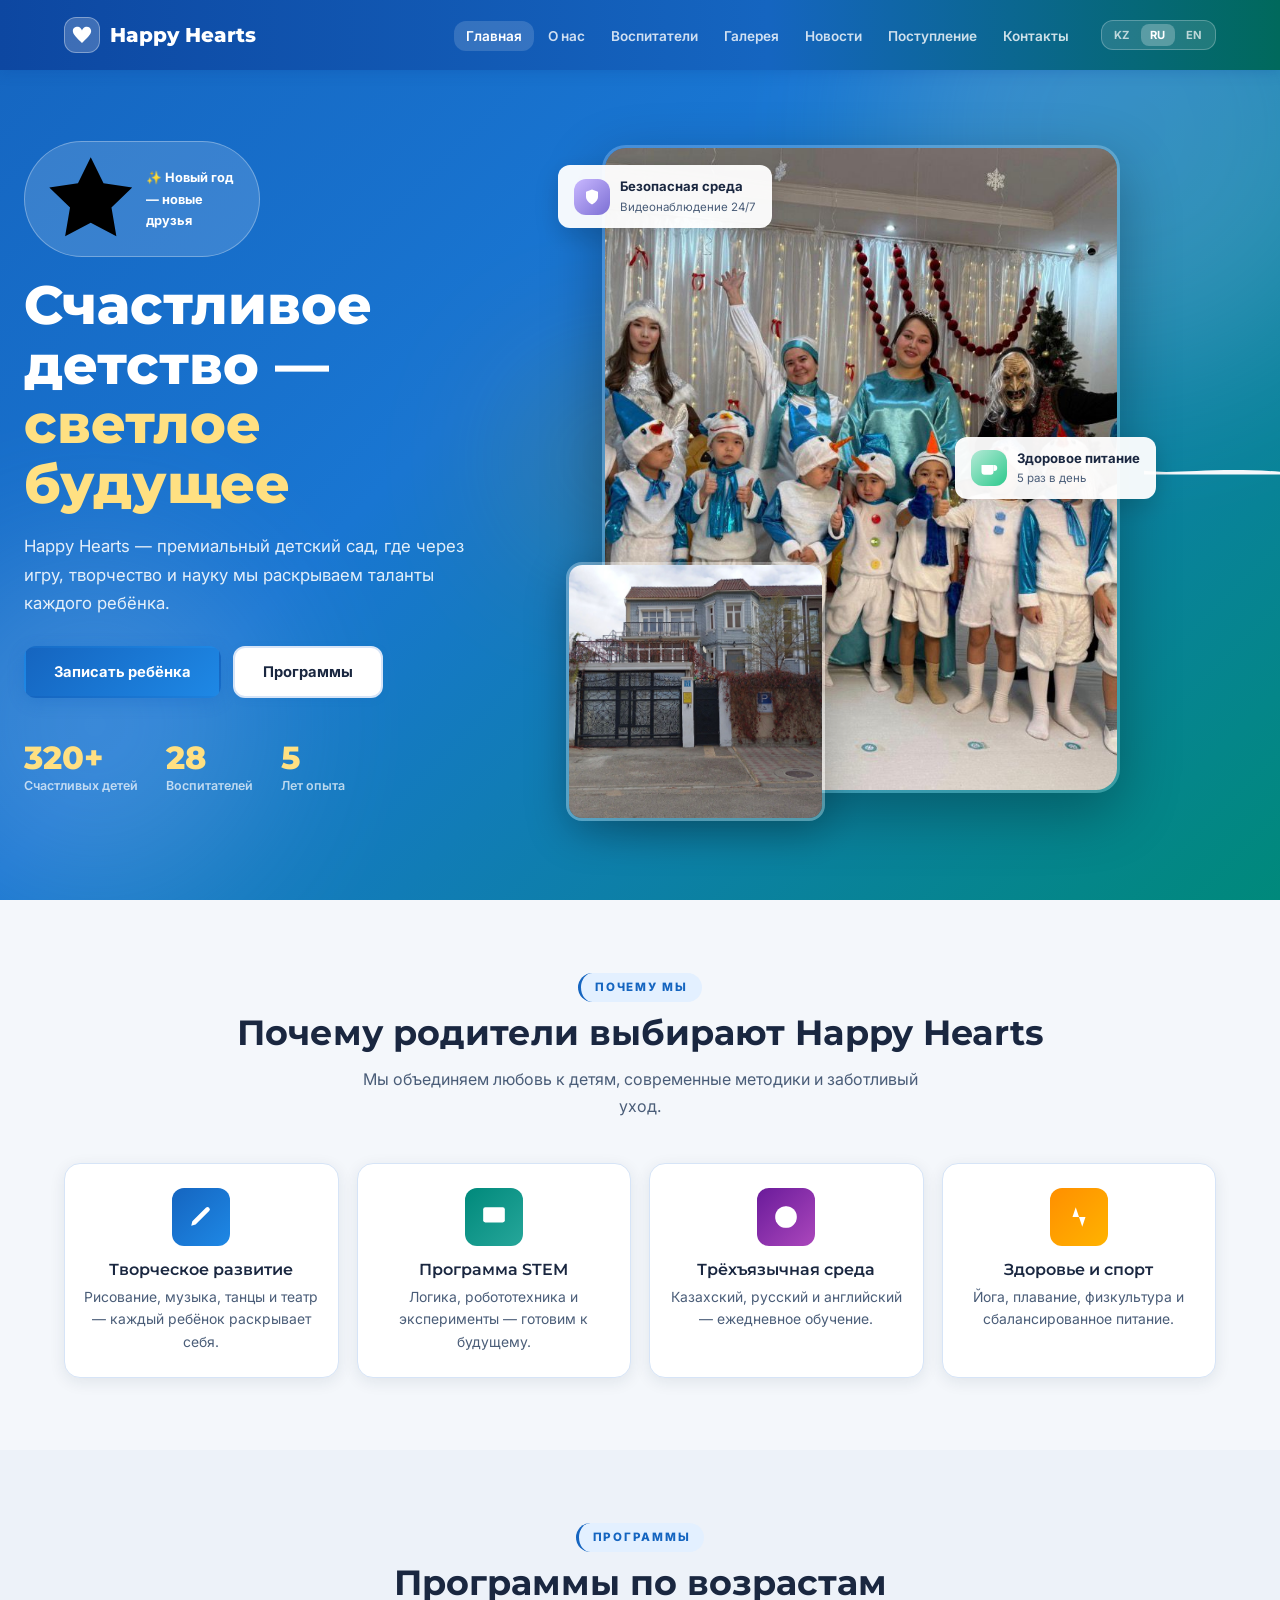
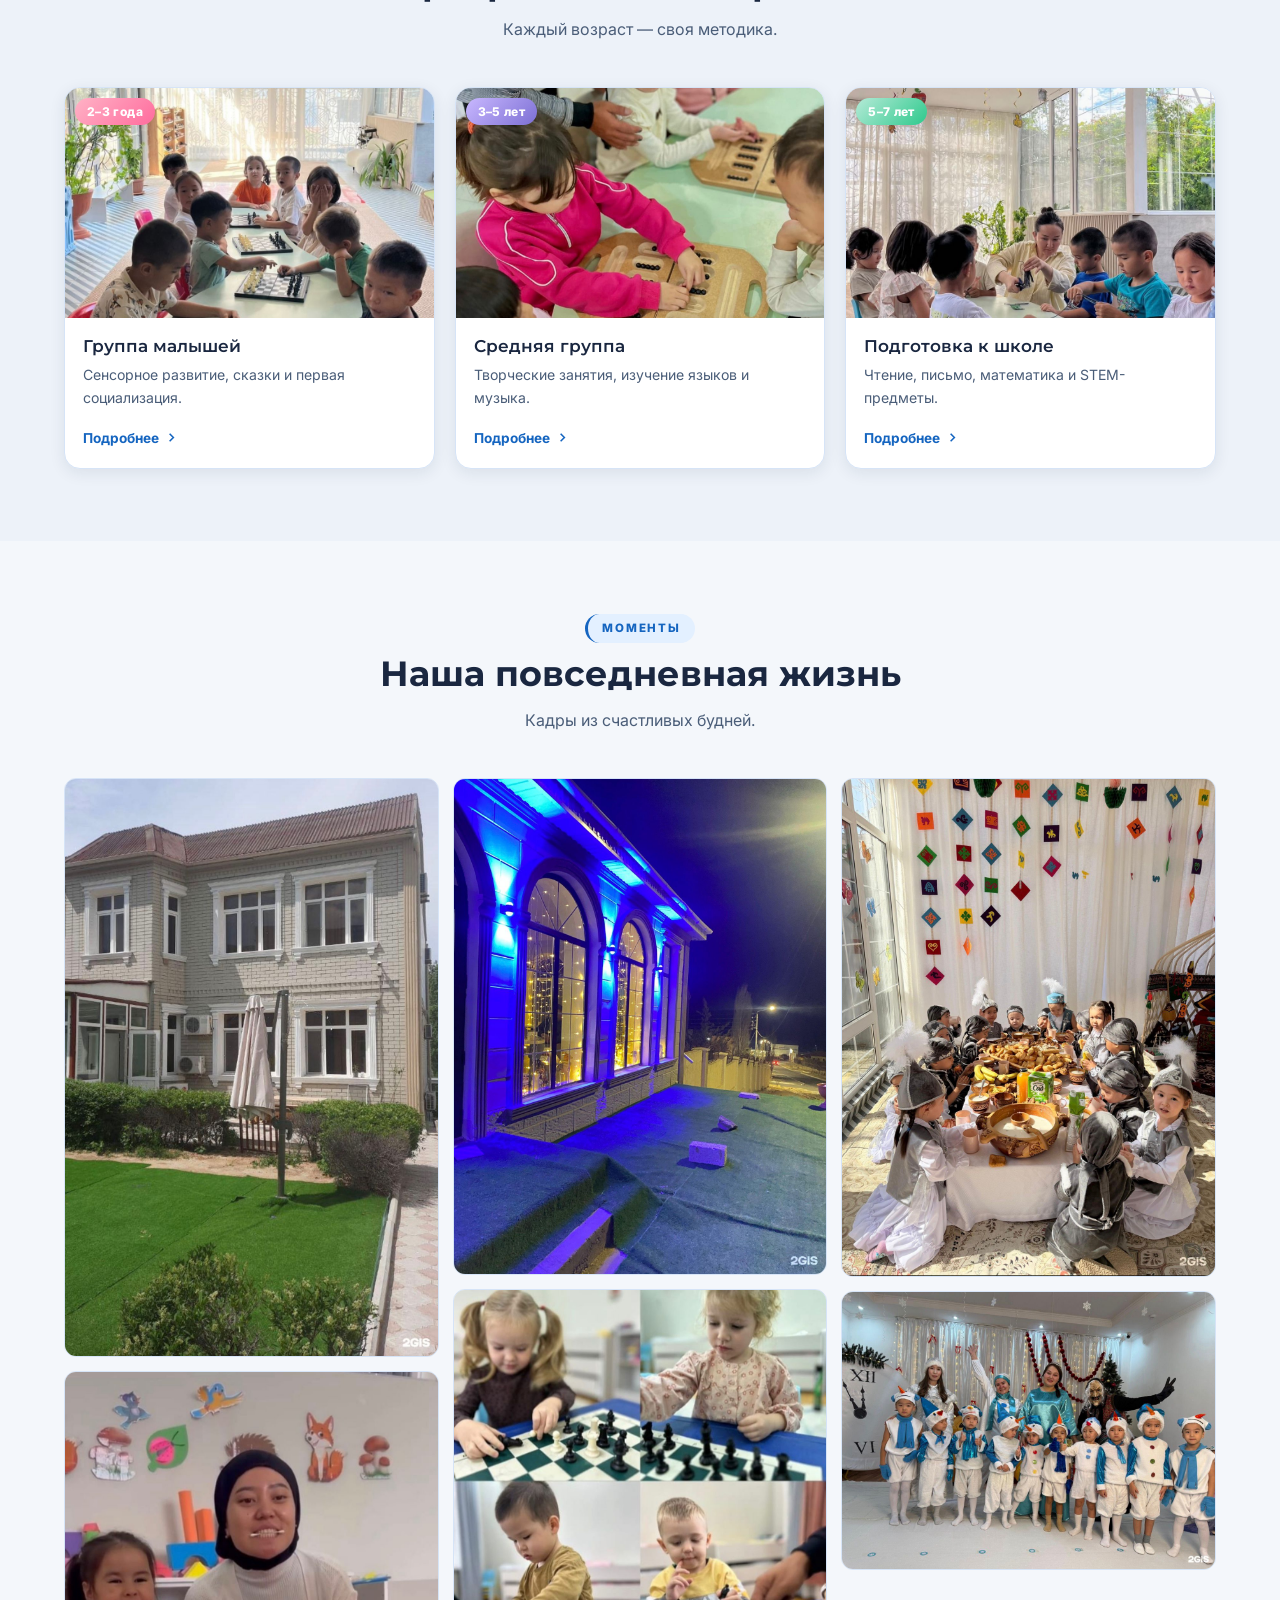
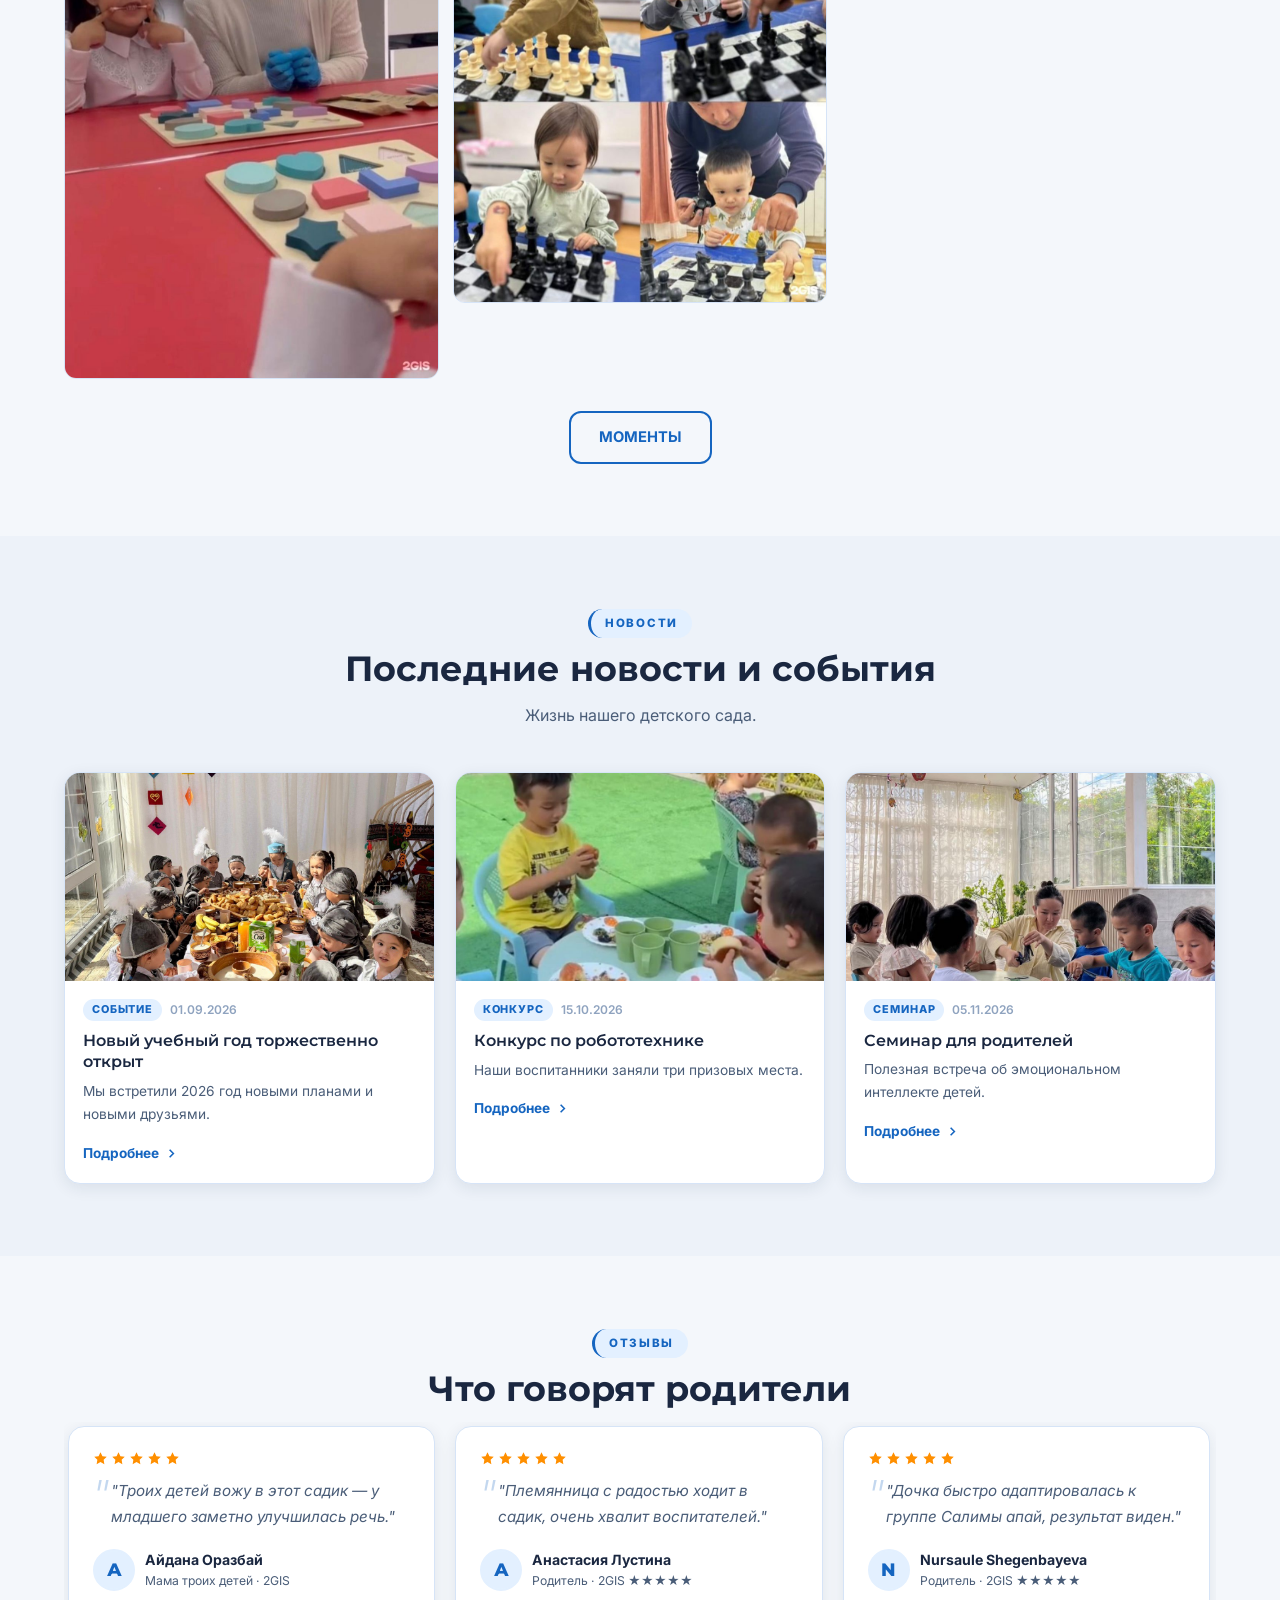
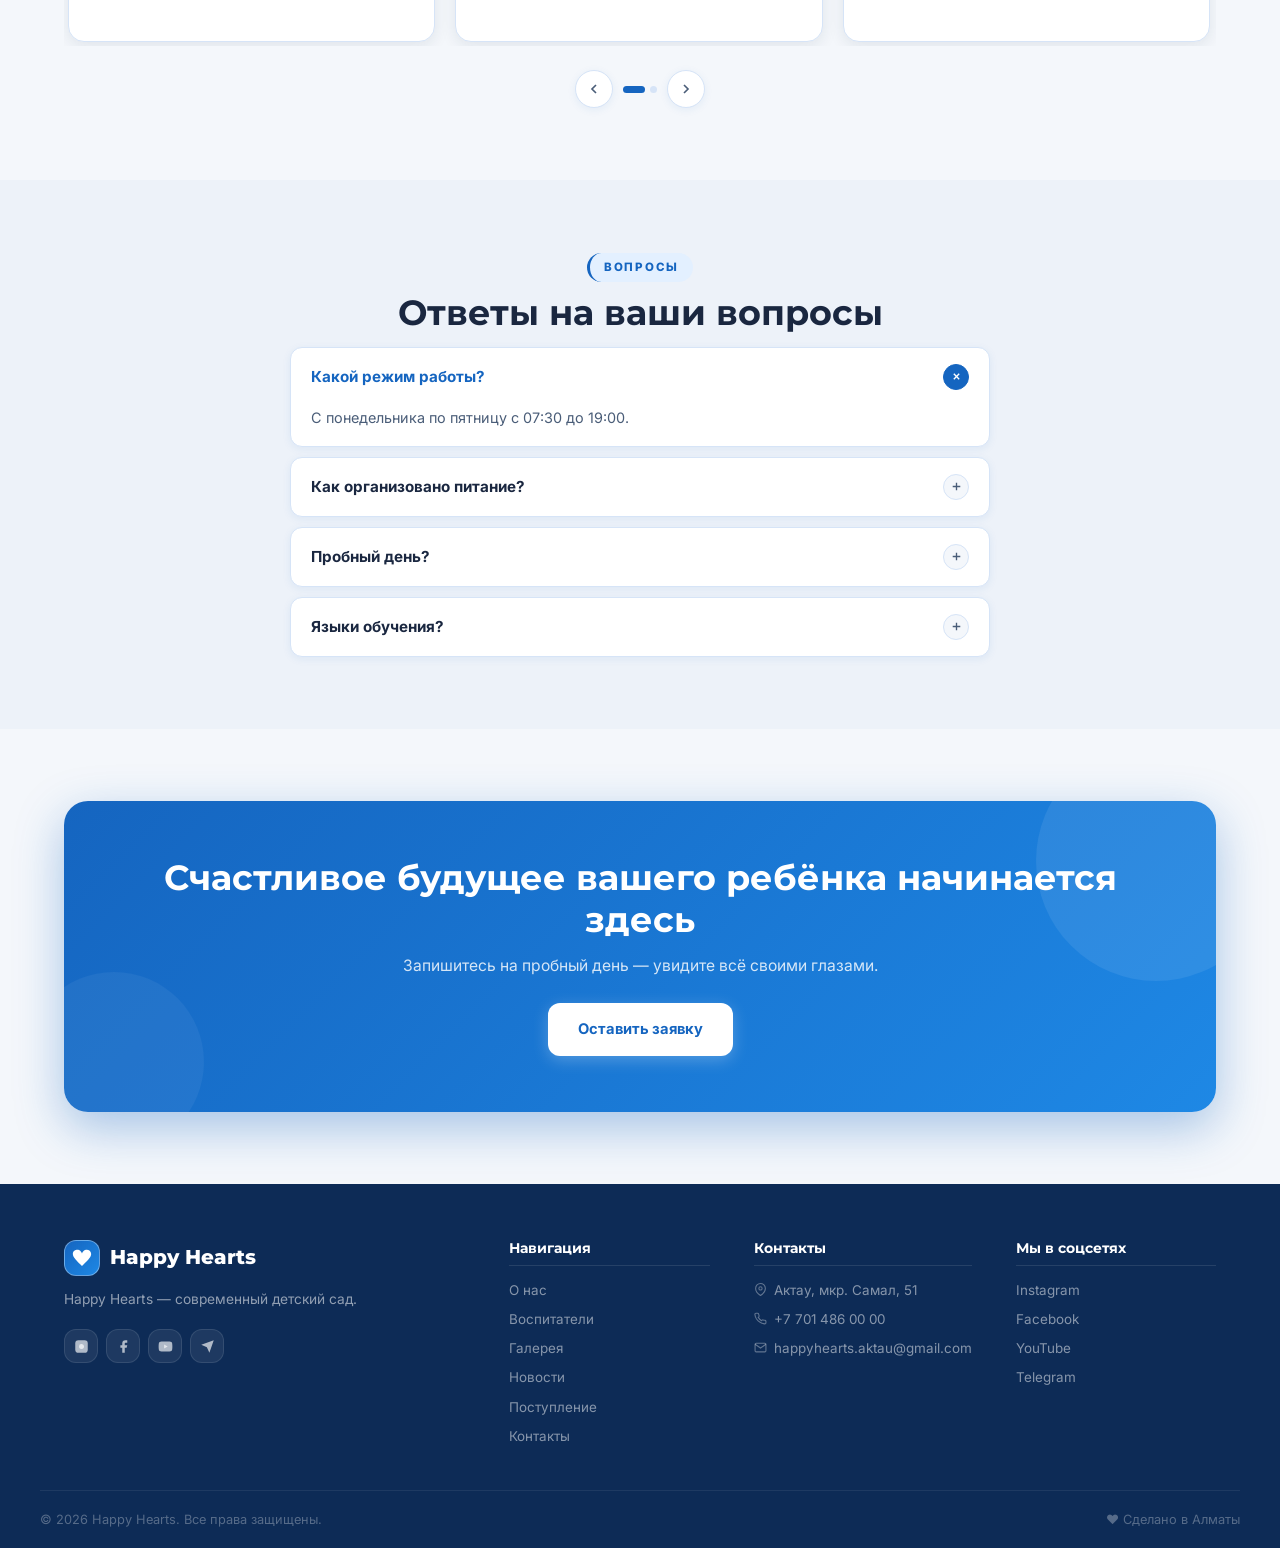
==== commit 8d572bdd: "Change years of experience from 11 to 5 Co-Authored-By: Claude Sonnet 4.6 <noreply@anthropic.com>" ====
--- a/public/index.html
+++ b/public/index.html
@@ -106,7 +106,7 @@
           <div class="stat-label" data-i18n="hero.stat2">Воспитателей</div>
         </div>
         <div class="stat-item">
-          <div class="stat-num" data-count="11"><span class="count-num">0</span></div>
+          <div class="stat-num" data-count="5"><span class="count-num">0</span></div>
           <div class="stat-label" data-i18n="hero.stat3">Лет опыта</div>
         </div>
       </div>
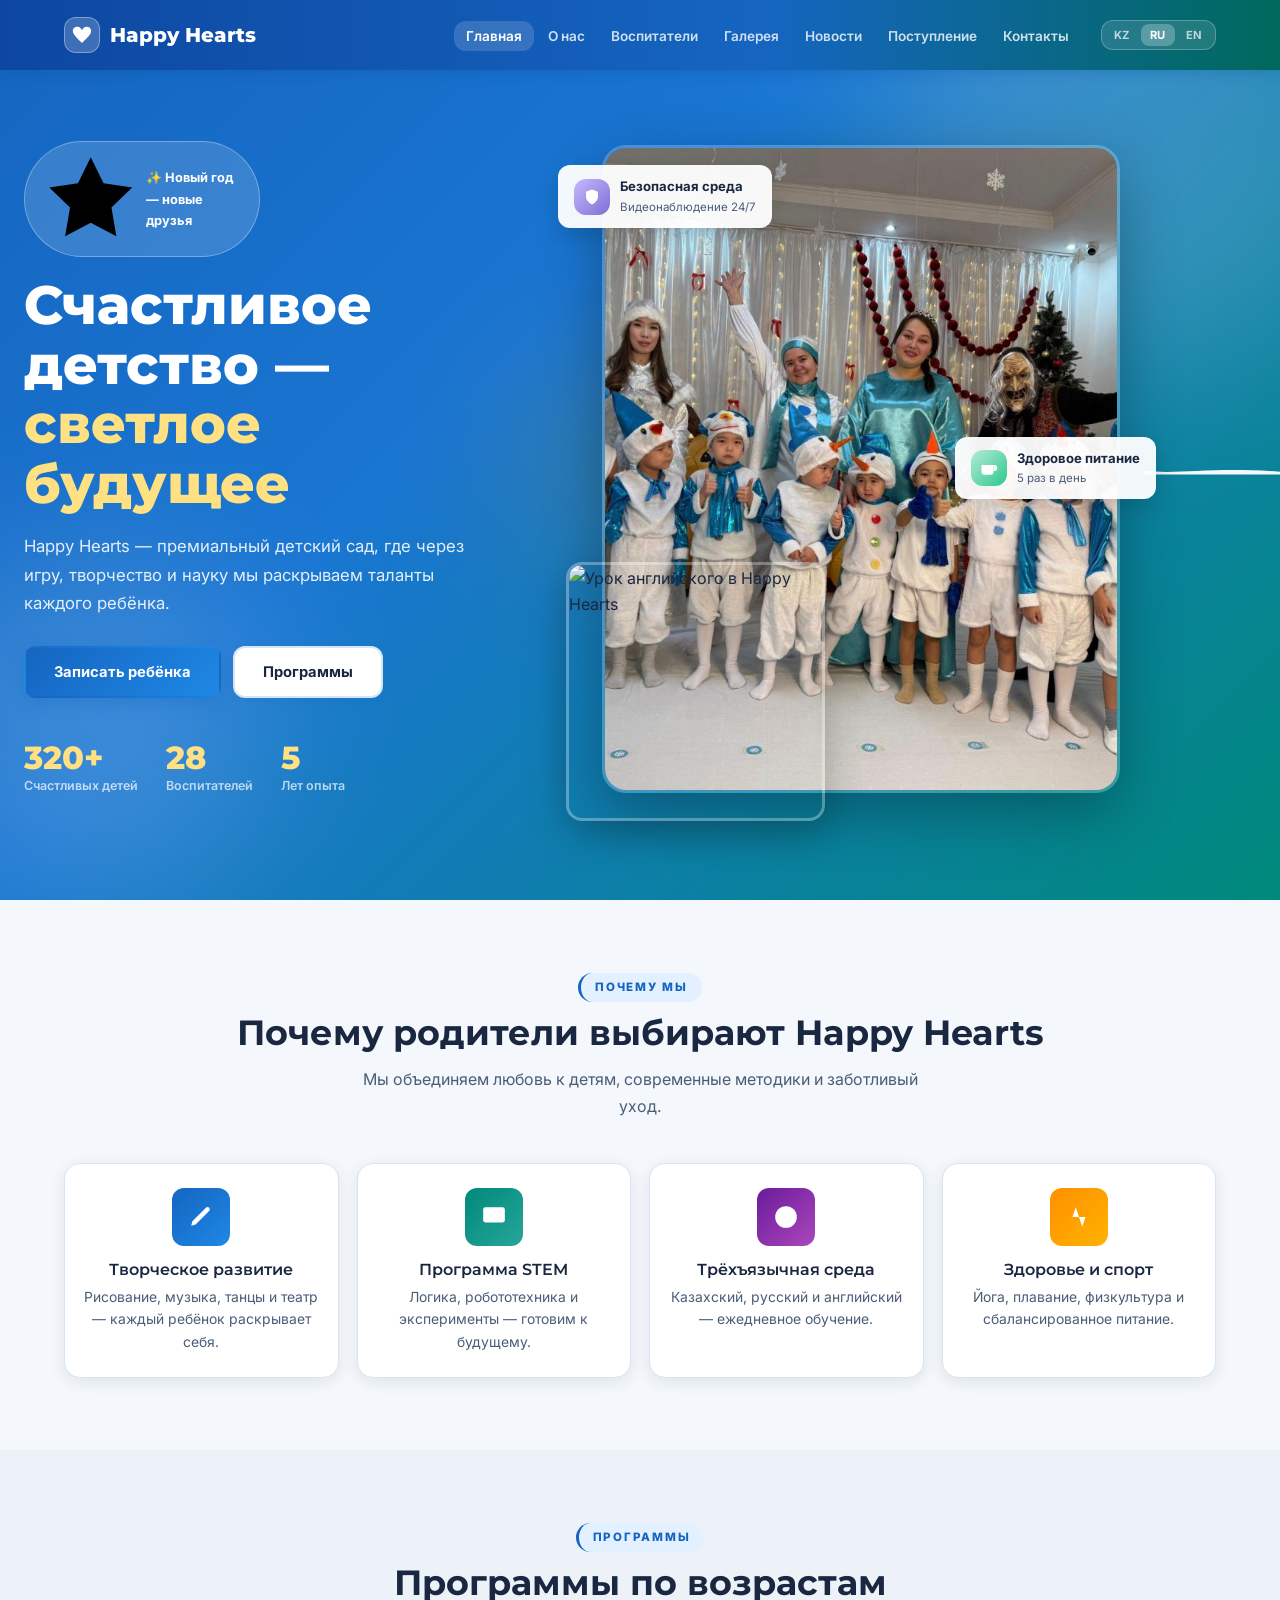
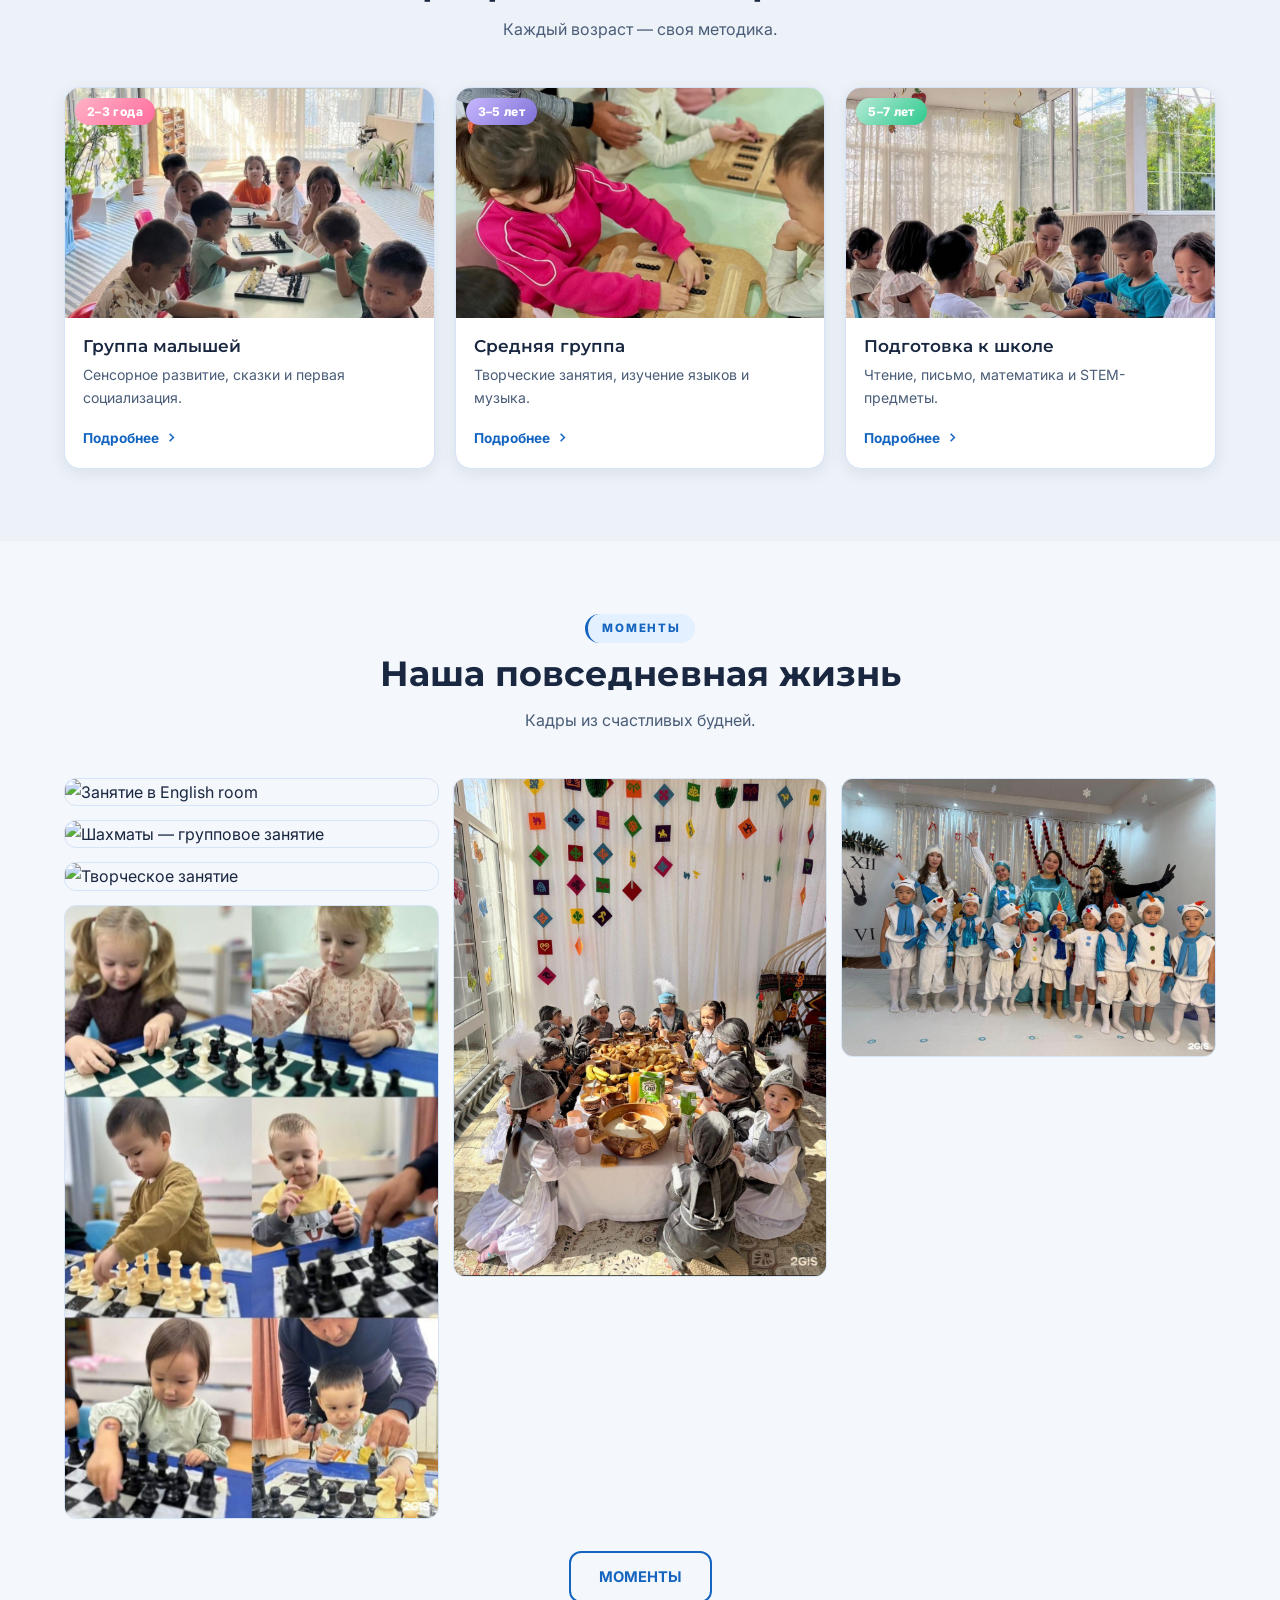
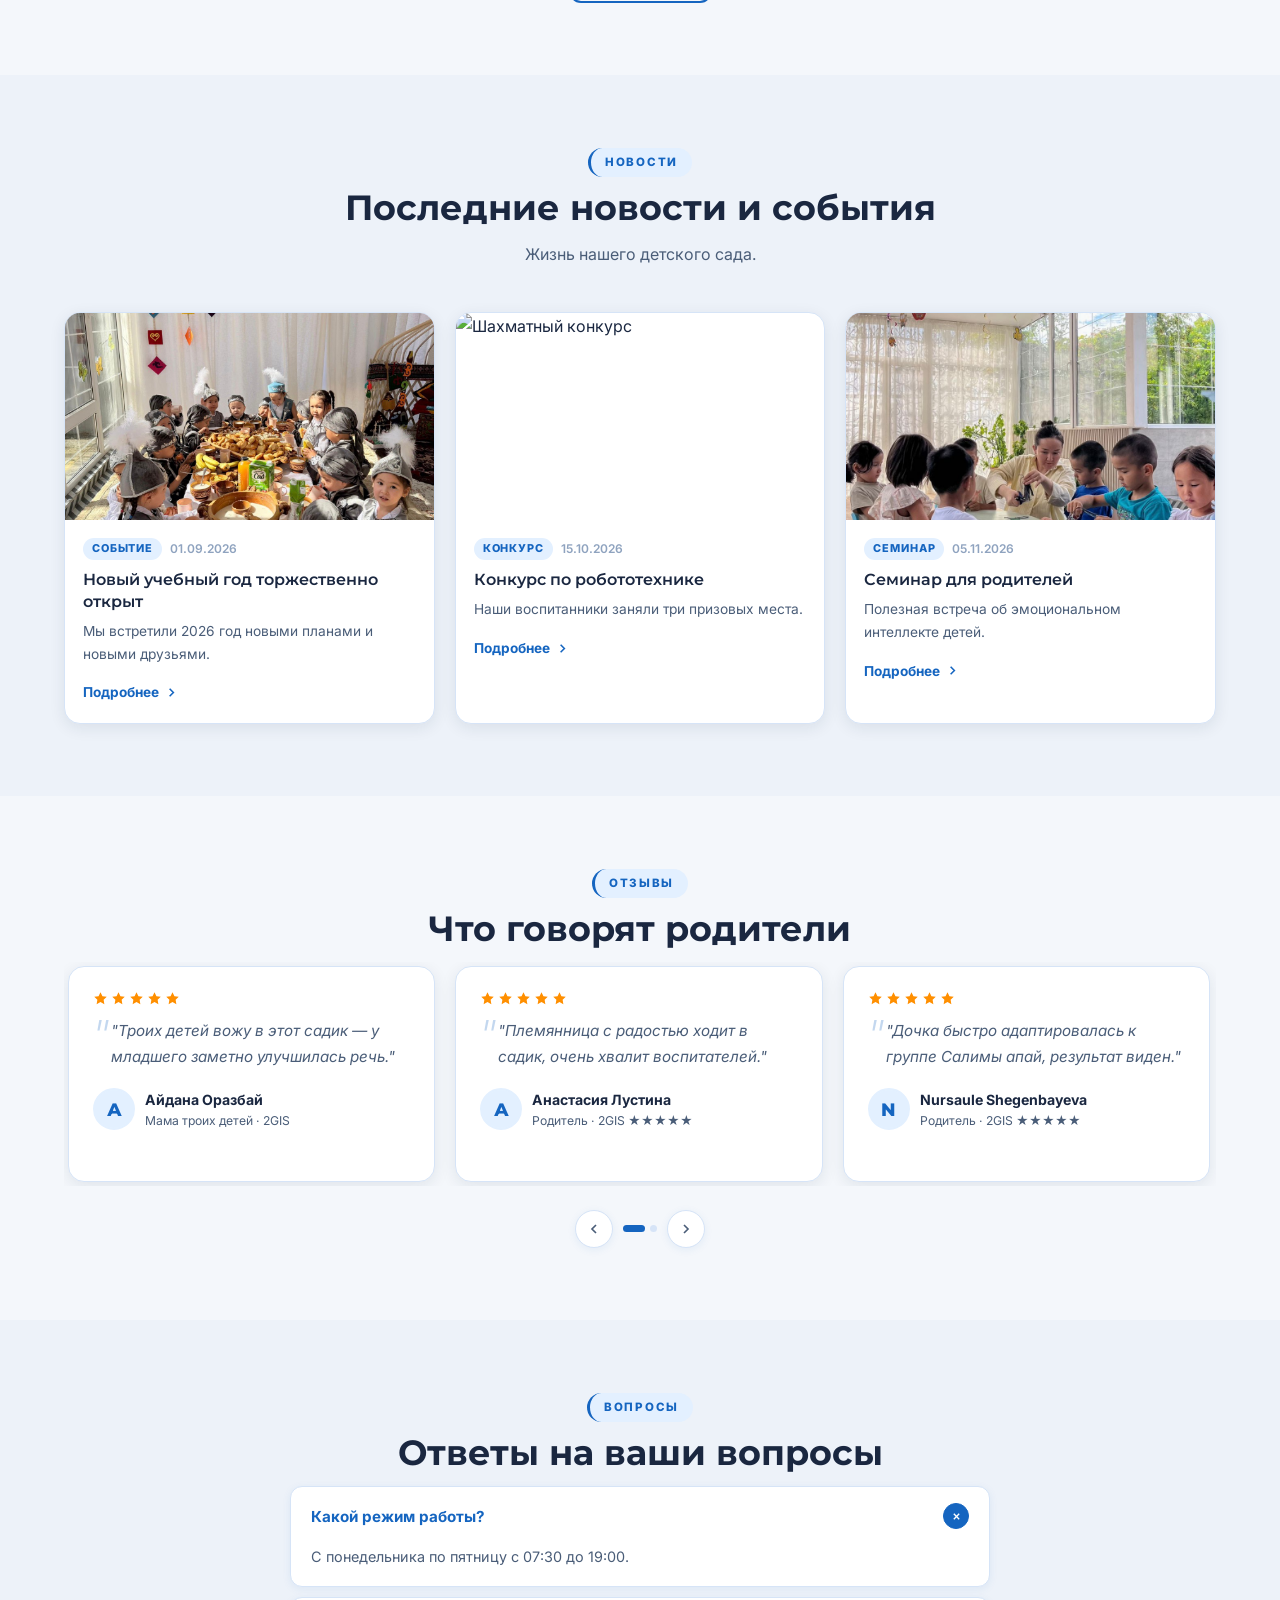
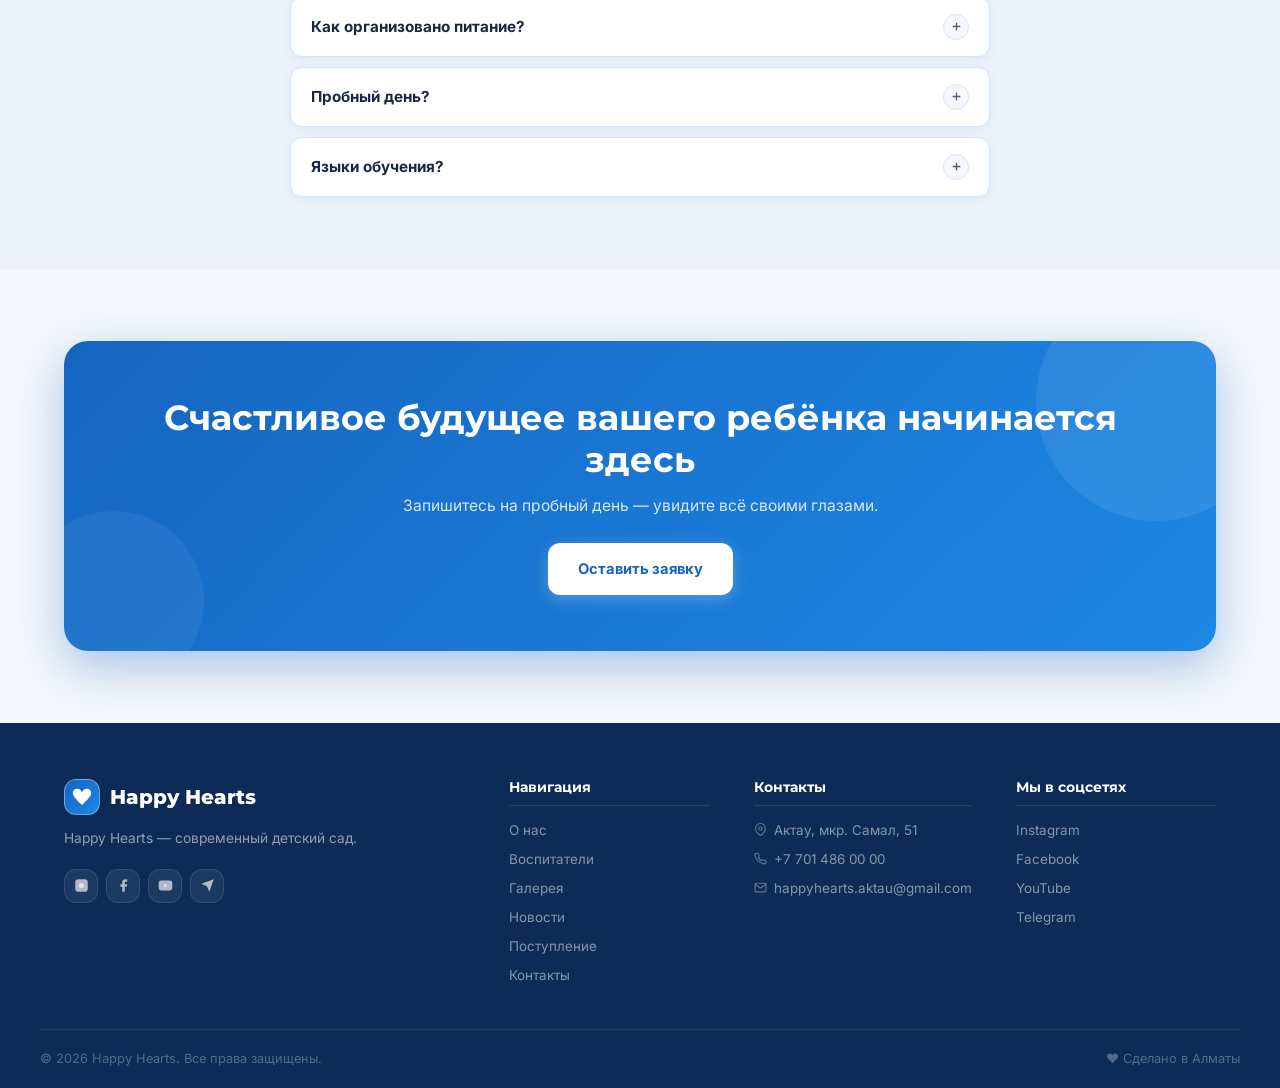
==== commit 1e6a0481: "Contacts: update public/index.html" ====
--- a/public/index.html
+++ b/public/index.html
@@ -530,11 +530,11 @@
       <ul>
         <li>
           <svg viewBox="0 0 24 24"><path d="M21 10c0 7-9 13-9 13s-9-6-9-13a9 9 0 0 1 18 0z"/><circle cx="12" cy="10" r="3"/></svg>
-          <span data-i18n="contact.addr.v">Актау, мкр. Самал, 51</span>
+          <span data-i18n="contact.addr.v">г. Актау, мкр. Самал, 51</span>
         </li>
         <li>
           <svg viewBox="0 0 24 24"><path d="M22 16.92v3a2 2 0 0 1-2.18 2 19.79 19.79 0 0 1-8.63-3.07A19.5 19.5 0 0 1 4.69 13a19.79 19.79 0 0 1-3.07-8.67A2 2 0 0 1 3.6 2.18h3a2 2 0 0 1 2 1.72c.127.96.361 1.903.7 2.81a2 2 0 0 1-.45 2.11L7.91 9.91a16 16 0 0 0 6.09 6.09l.91-.91a2 2 0 0 1 2.11-.45c.907.339 1.85.573 2.81.7A2 2 0 0 1 22 16.92z"/></svg>
-          <span data-i18n="contact.phone.v">+7 701 486 00 00</span>
+          <span data-i18n="contact.phone.v">+7 701 486 0467</span>
         </li>
         <li>
           <svg viewBox="0 0 24 24"><path d="M4 4h16c1.1 0 2 .9 2 2v12c0 1.1-.9 2-2 2H4c-1.1 0-2-.9-2-2V6c0-1.1.9-2 2-2z"/><polyline points="22,6 12,13 2,6"/></svg>
@@ -559,7 +559,7 @@
 </footer>
 
 <!-- WhatsApp -->
-<a class="wa-btn" href="https://wa.me/77014860000" target="_blank" rel="noopener" aria-label="WhatsApp">
+<a class="wa-btn" href="https://wa.me/77014860467" target="_blank" rel="noopener" aria-label="WhatsApp">
   <div class="wa-icon">
     <svg viewBox="0 0 24 24"><path d="M17.5 14.4c-.3-.1-1.7-.8-2-.9-.3-.1-.5-.1-.7.1-.2.3-.7.9-.9 1.1-.2.2-.3.2-.6.1-1.7-.9-2.9-1.6-4.1-3.6-.3-.5.3-.5.9-1.6.1-.2.1-.4 0-.5 0-.1-.7-1.6-.9-2.2-.2-.6-.5-.5-.7-.5h-.6c-.2 0-.5.1-.8.4s-1.1 1-1.1 2.5 1.1 2.9 1.3 3.1c.2.3 2.2 3.4 5.4 4.8.7.3 1.3.5 1.8.6.7.2 1.4.2 1.9.1.6-.1 1.7-.7 2-1.4.2-.7.2-1.2.2-1.4-.1-.1-.3-.2-.6-.3zM12 2C6.5 2 2 6.5 2 12c0 1.8.5 3.4 1.3 4.9L2 22l5.3-1.3c1.4.7 3 1.1 4.7 1.1 5.5 0 10-4.5 10-10S17.5 2 12 2zm0 18c-1.5 0-3-.4-4.3-1.2l-.3-.2-3.1.8.8-3-.2-.3C4.4 14.9 4 13.5 4 12c0-4.4 3.6-8 8-8s8 3.6 8 8-3.6 8-8 8z"/></svg>
   </div>
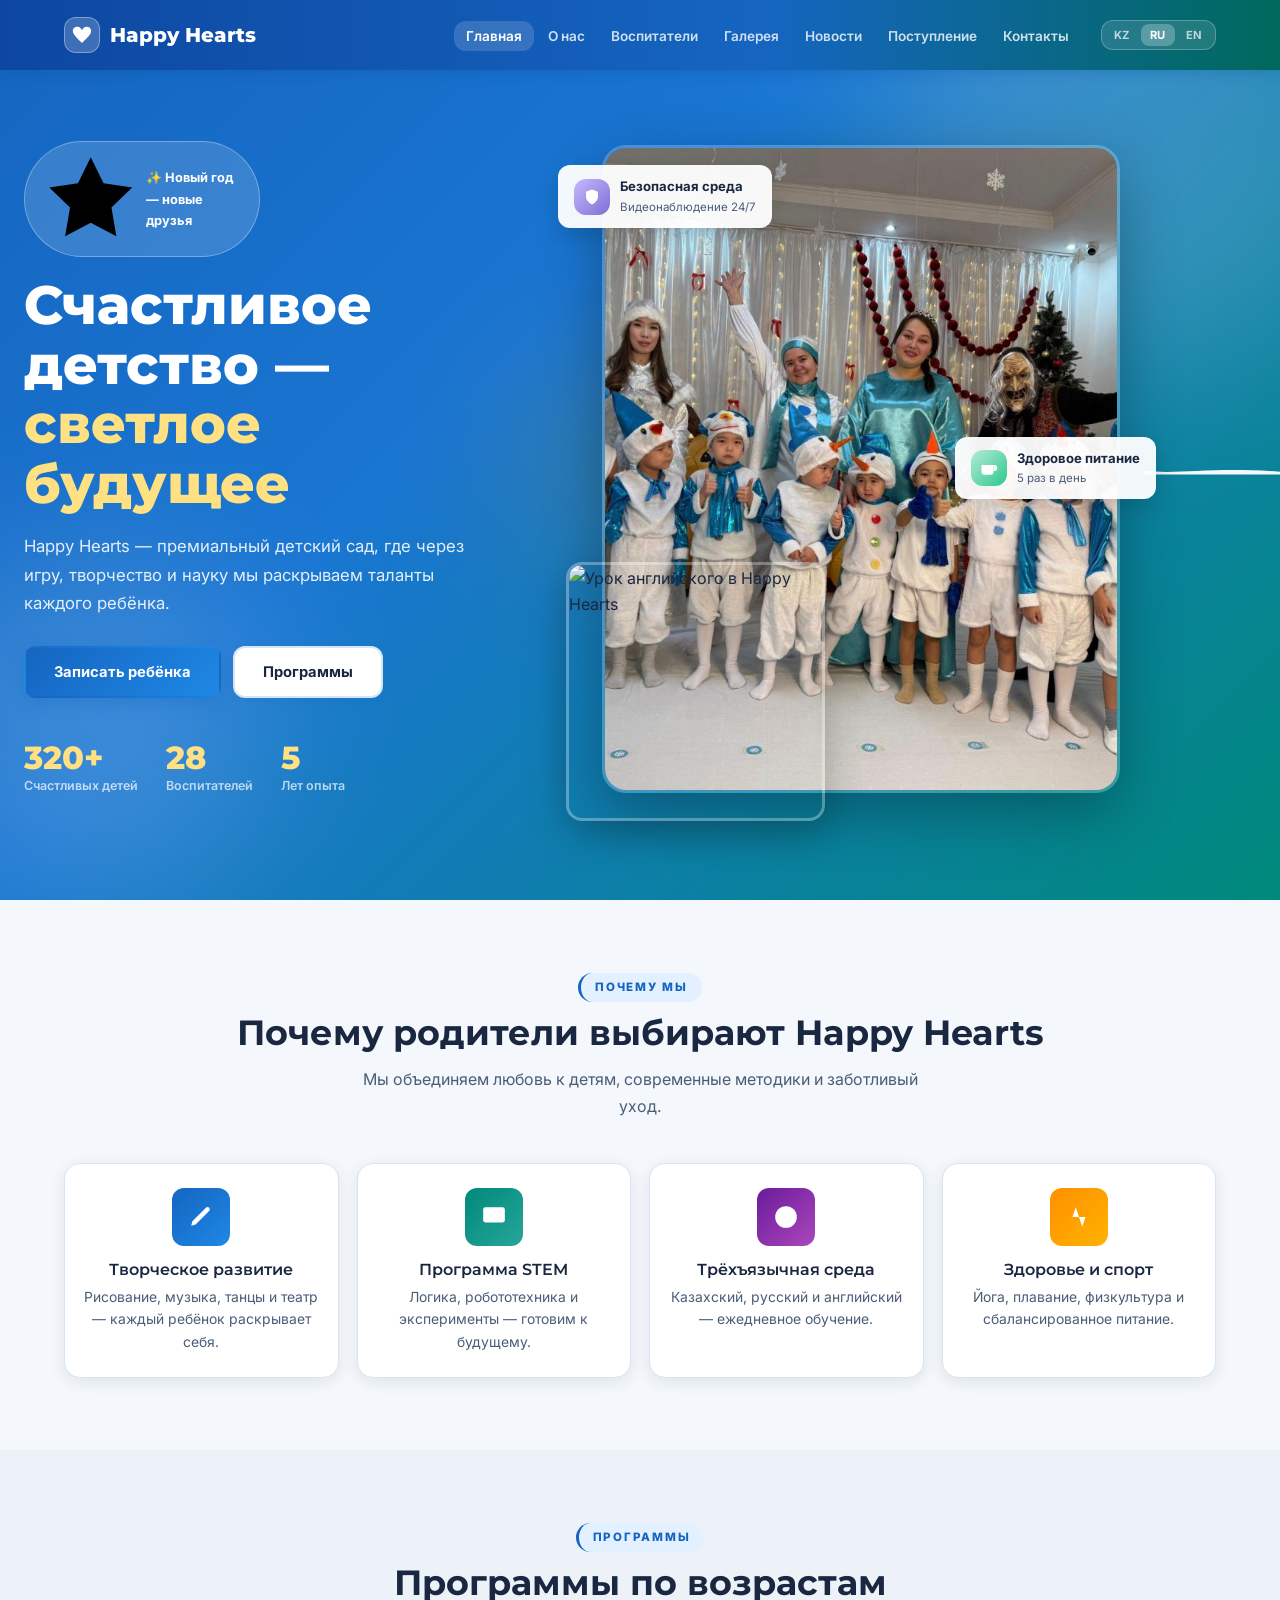
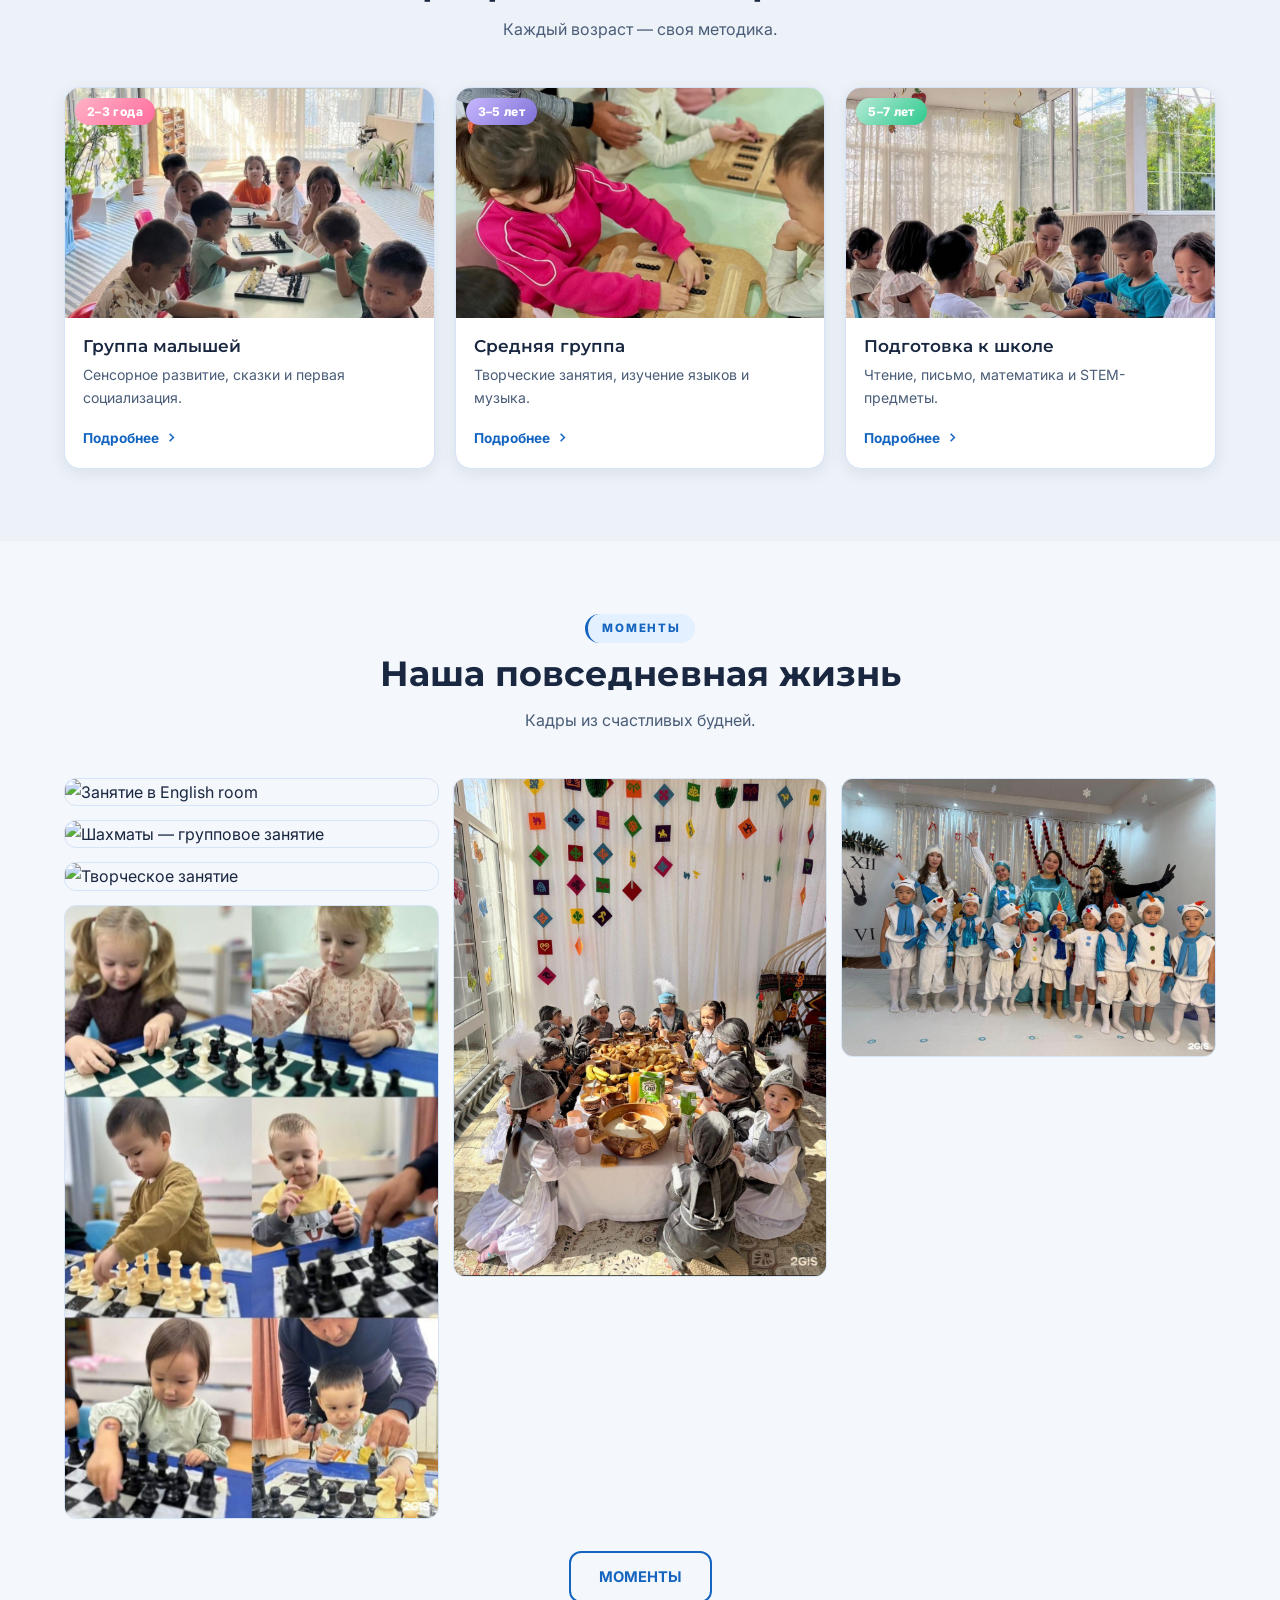
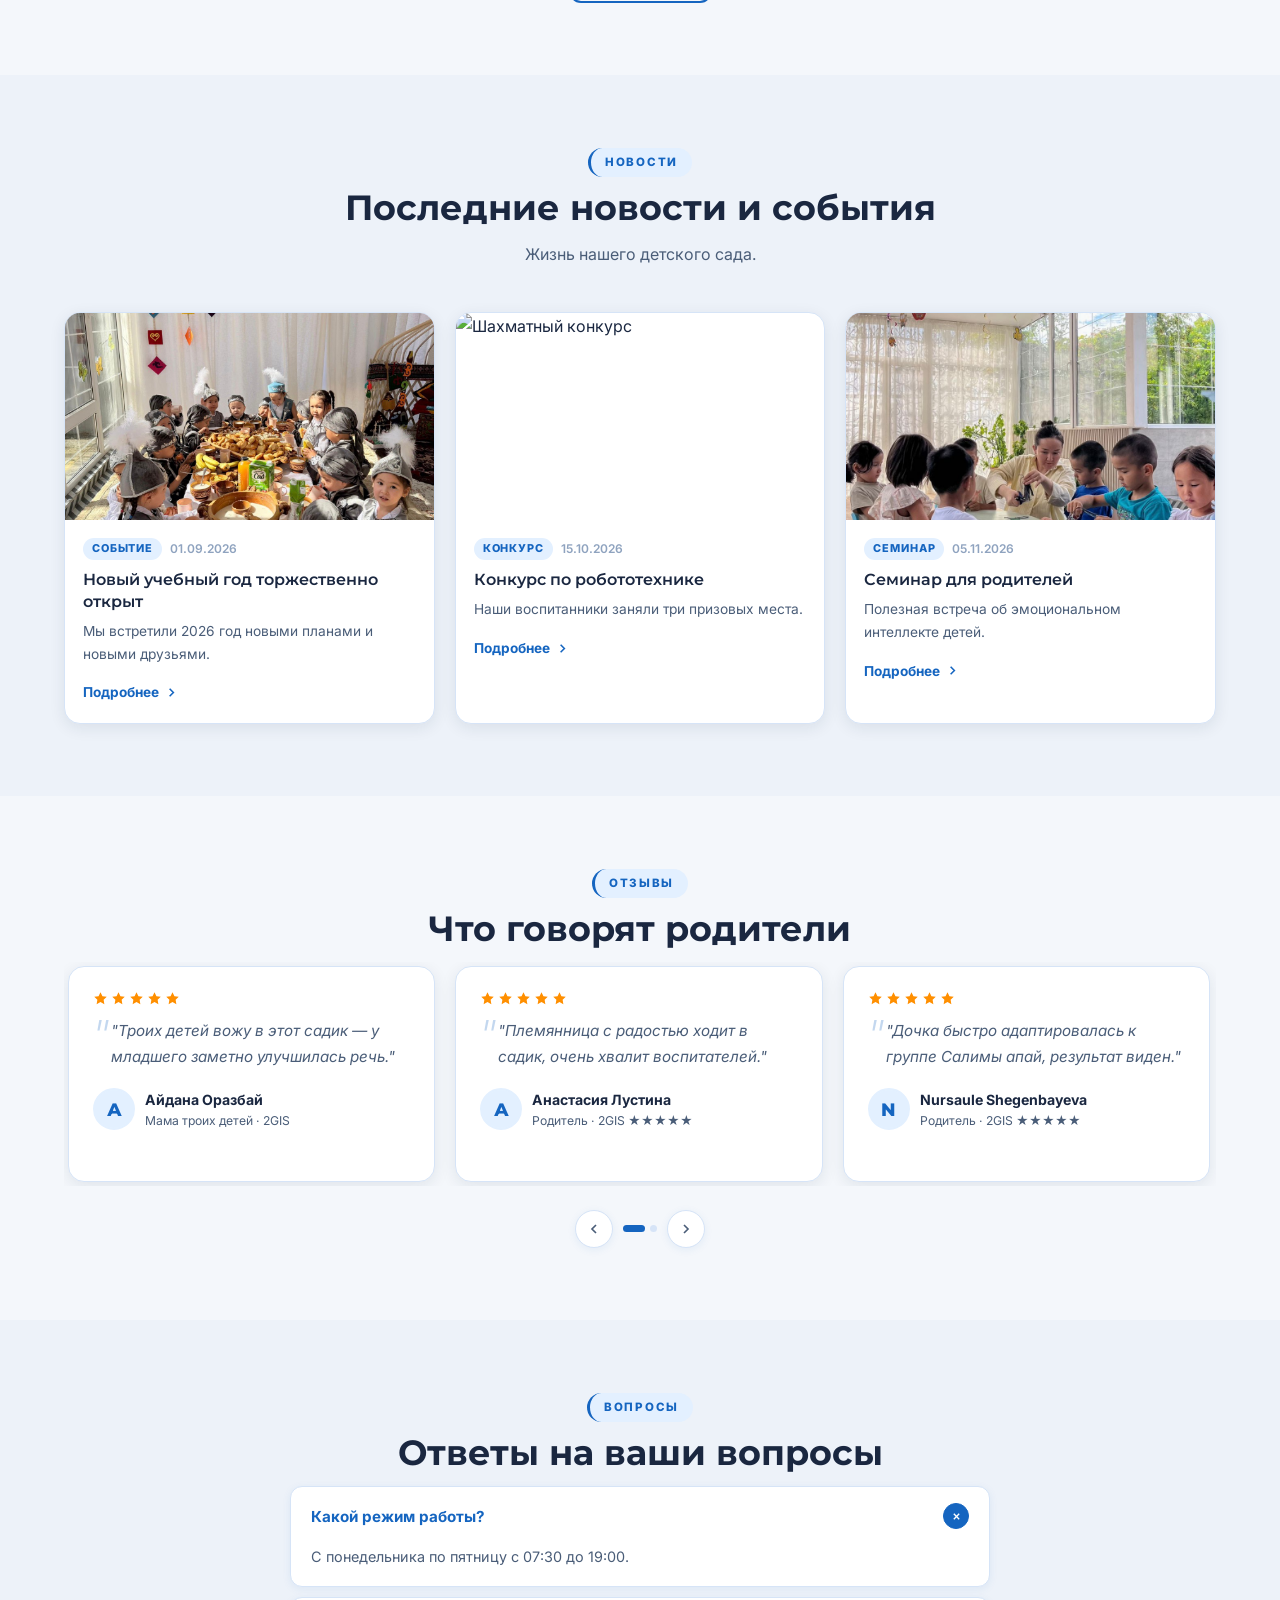
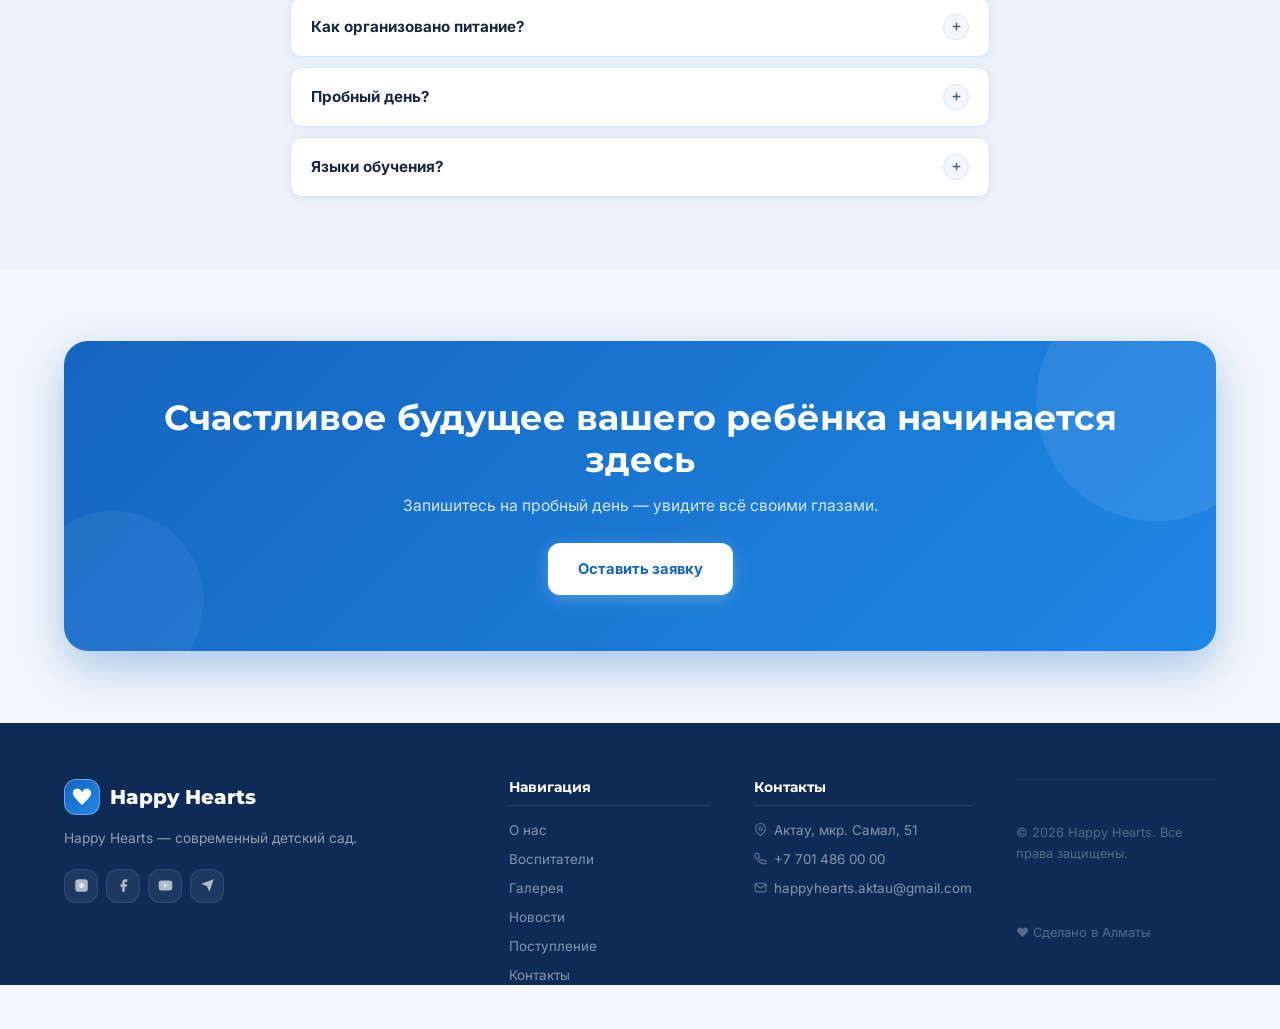
==== commit ce9c6ef2: "Footer: remove social section, update phone to +7 771 486 04 67 Co-Authored-By: Claude Sonnet 4.6 <n" ====
--- a/public/index.html
+++ b/public/index.html
@@ -534,7 +534,7 @@
         </li>
         <li>
           <svg viewBox="0 0 24 24"><path d="M22 16.92v3a2 2 0 0 1-2.18 2 19.79 19.79 0 0 1-8.63-3.07A19.5 19.5 0 0 1 4.69 13a19.79 19.79 0 0 1-3.07-8.67A2 2 0 0 1 3.6 2.18h3a2 2 0 0 1 2 1.72c.127.96.361 1.903.7 2.81a2 2 0 0 1-.45 2.11L7.91 9.91a16 16 0 0 0 6.09 6.09l.91-.91a2 2 0 0 1 2.11-.45c.907.339 1.85.573 2.81.7A2 2 0 0 1 22 16.92z"/></svg>
-          <span data-i18n="contact.phone.v">+7 701 486 0467</span>
+          <span data-i18n="contact.phone.v">+7 771 486 04 67</span>
         </li>
         <li>
           <svg viewBox="0 0 24 24"><path d="M4 4h16c1.1 0 2 .9 2 2v12c0 1.1-.9 2-2 2H4c-1.1 0-2-.9-2-2V6c0-1.1.9-2 2-2z"/><polyline points="22,6 12,13 2,6"/></svg>
@@ -542,16 +542,7 @@
         </li>
       </ul>
     </div>
-    <div class="footer-col">
-      <h4 data-i18n="footer.social">Мы в соцсетях</h4>
-      <ul>
-        <li><a href="#">Instagram</a></li>
-        <li><a href="#">Facebook</a></li>
-        <li><a href="#">YouTube</a></li>
-        <li><a href="#">Telegram</a></li>
-      </ul>
-    </div>
-  </div>
+    
   <div class="container footer-bottom">
     <span data-i18n="footer.copy">© 2026 Happy Hearts. Все права защищены.</span>
     <span data-i18n="footer.made">❤️ Сделано в Алматы</span>
@@ -559,7 +550,7 @@
 </footer>
 
 <!-- WhatsApp -->
-<a class="wa-btn" href="https://wa.me/77014860467" target="_blank" rel="noopener" aria-label="WhatsApp">
+<a class="wa-btn" href="https://wa.me/77714860467" target="_blank" rel="noopener" aria-label="WhatsApp">
   <div class="wa-icon">
     <svg viewBox="0 0 24 24"><path d="M17.5 14.4c-.3-.1-1.7-.8-2-.9-.3-.1-.5-.1-.7.1-.2.3-.7.9-.9 1.1-.2.2-.3.2-.6.1-1.7-.9-2.9-1.6-4.1-3.6-.3-.5.3-.5.9-1.6.1-.2.1-.4 0-.5 0-.1-.7-1.6-.9-2.2-.2-.6-.5-.5-.7-.5h-.6c-.2 0-.5.1-.8.4s-1.1 1-1.1 2.5 1.1 2.9 1.3 3.1c.2.3 2.2 3.4 5.4 4.8.7.3 1.3.5 1.8.6.7.2 1.4.2 1.9.1.6-.1 1.7-.7 2-1.4.2-.7.2-1.2.2-1.4-.1-.1-.3-.2-.6-.3zM12 2C6.5 2 2 6.5 2 12c0 1.8.5 3.4 1.3 4.9L2 22l5.3-1.3c1.4.7 3 1.1 4.7 1.1 5.5 0 10-4.5 10-10S17.5 2 12 2zm0 18c-1.5 0-3-.4-4.3-1.2l-.3-.2-3.1.8.8-3-.2-.3C4.4 14.9 4 13.5 4 12c0-4.4 3.6-8 8-8s8 3.6 8 8-3.6 8-8 8z"/></svg>
   </div>
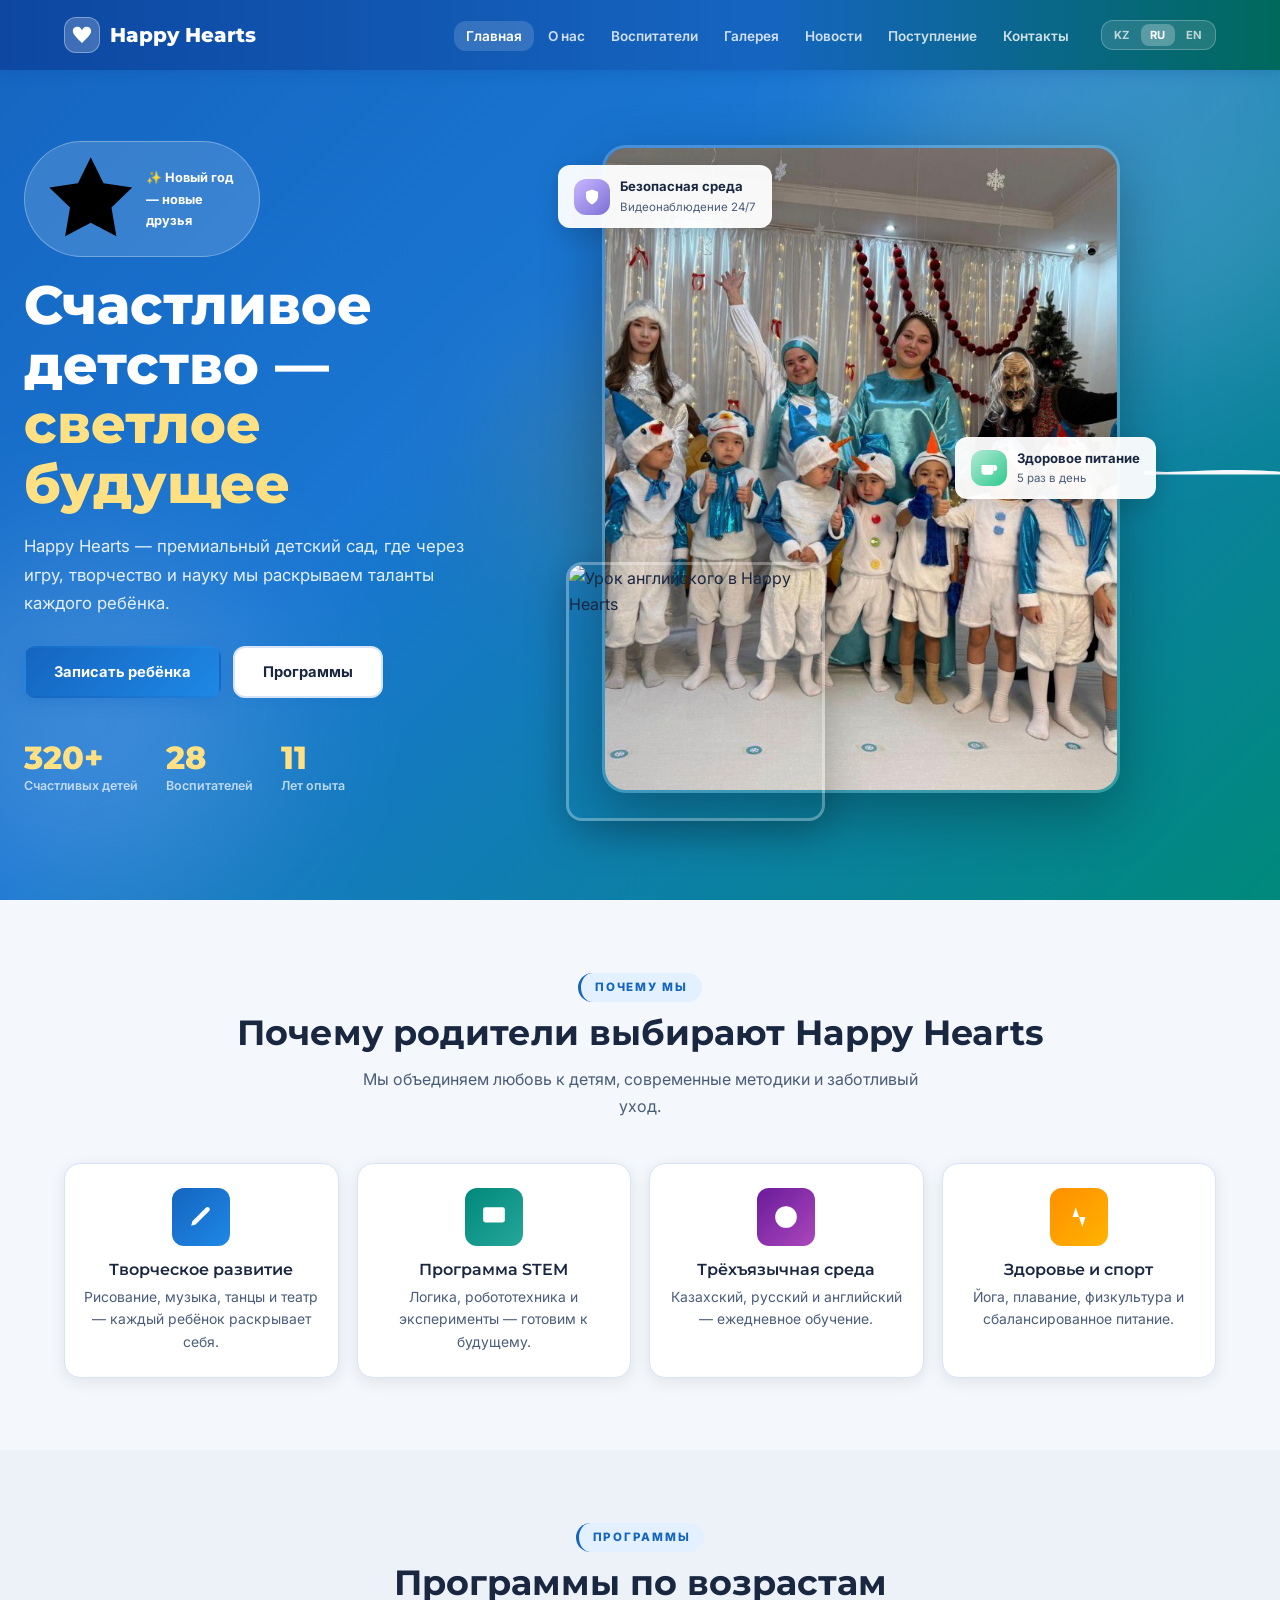
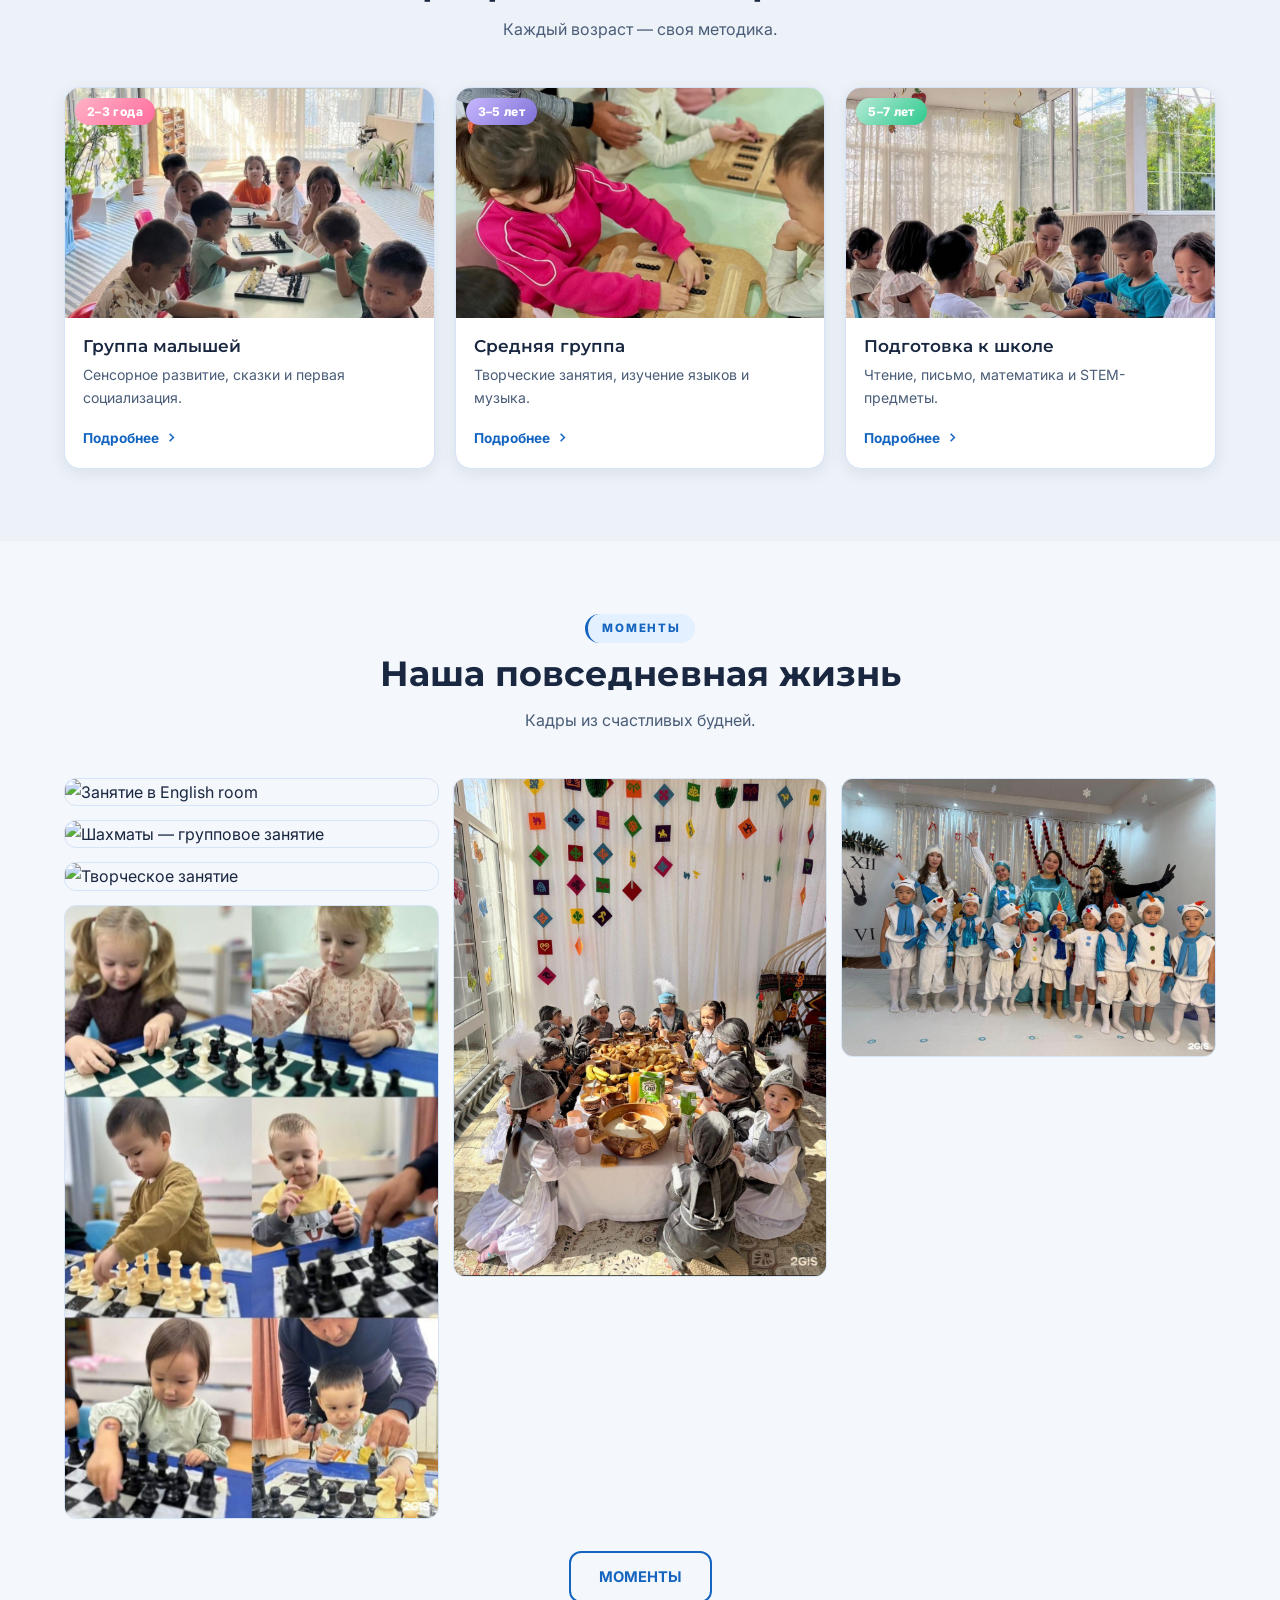
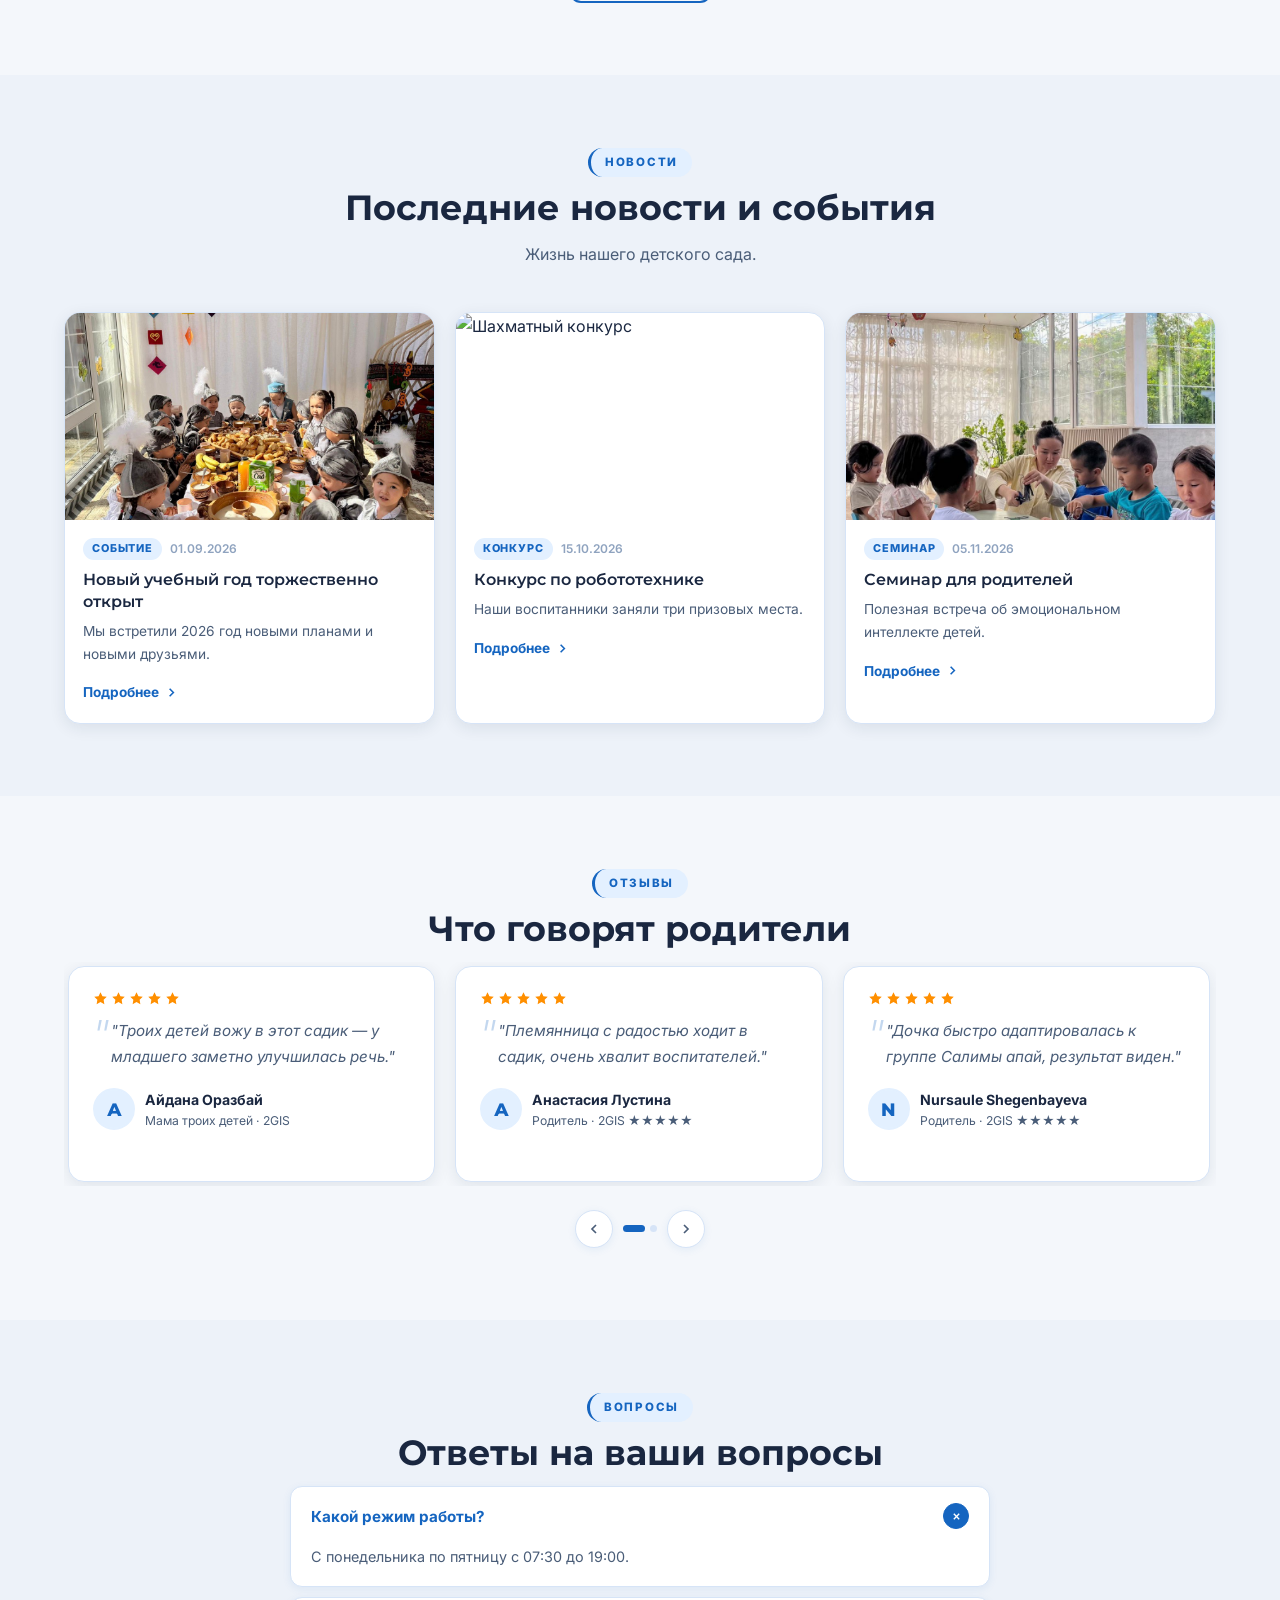
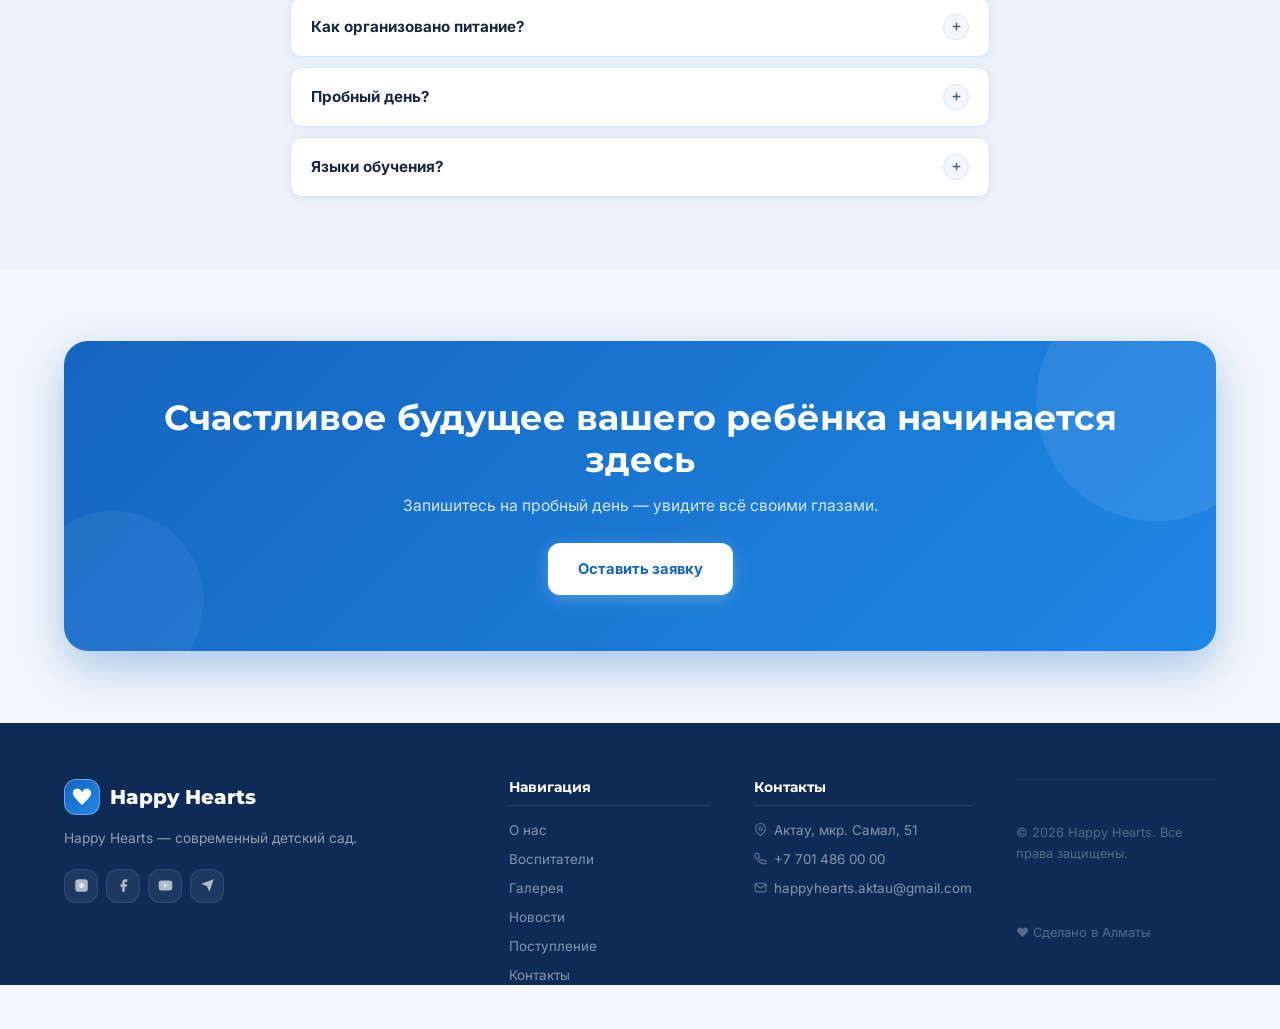
==== commit 8592a4c6: "Hero stats: sync teachers count from JSON, auto-increment years - Teachers counter reads from /data/" ====
--- a/public/index.html
+++ b/public/index.html
@@ -106,7 +106,7 @@
           <div class="stat-label" data-i18n="hero.stat2">Воспитателей</div>
         </div>
         <div class="stat-item">
-          <div class="stat-num" data-count="5"><span class="count-num">0</span></div>
+          <div class="stat-num" data-count="5" data-years><span class="count-num">0</span></div>
           <div class="stat-label" data-i18n="hero.stat3">Лет опыта</div>
         </div>
       </div>
